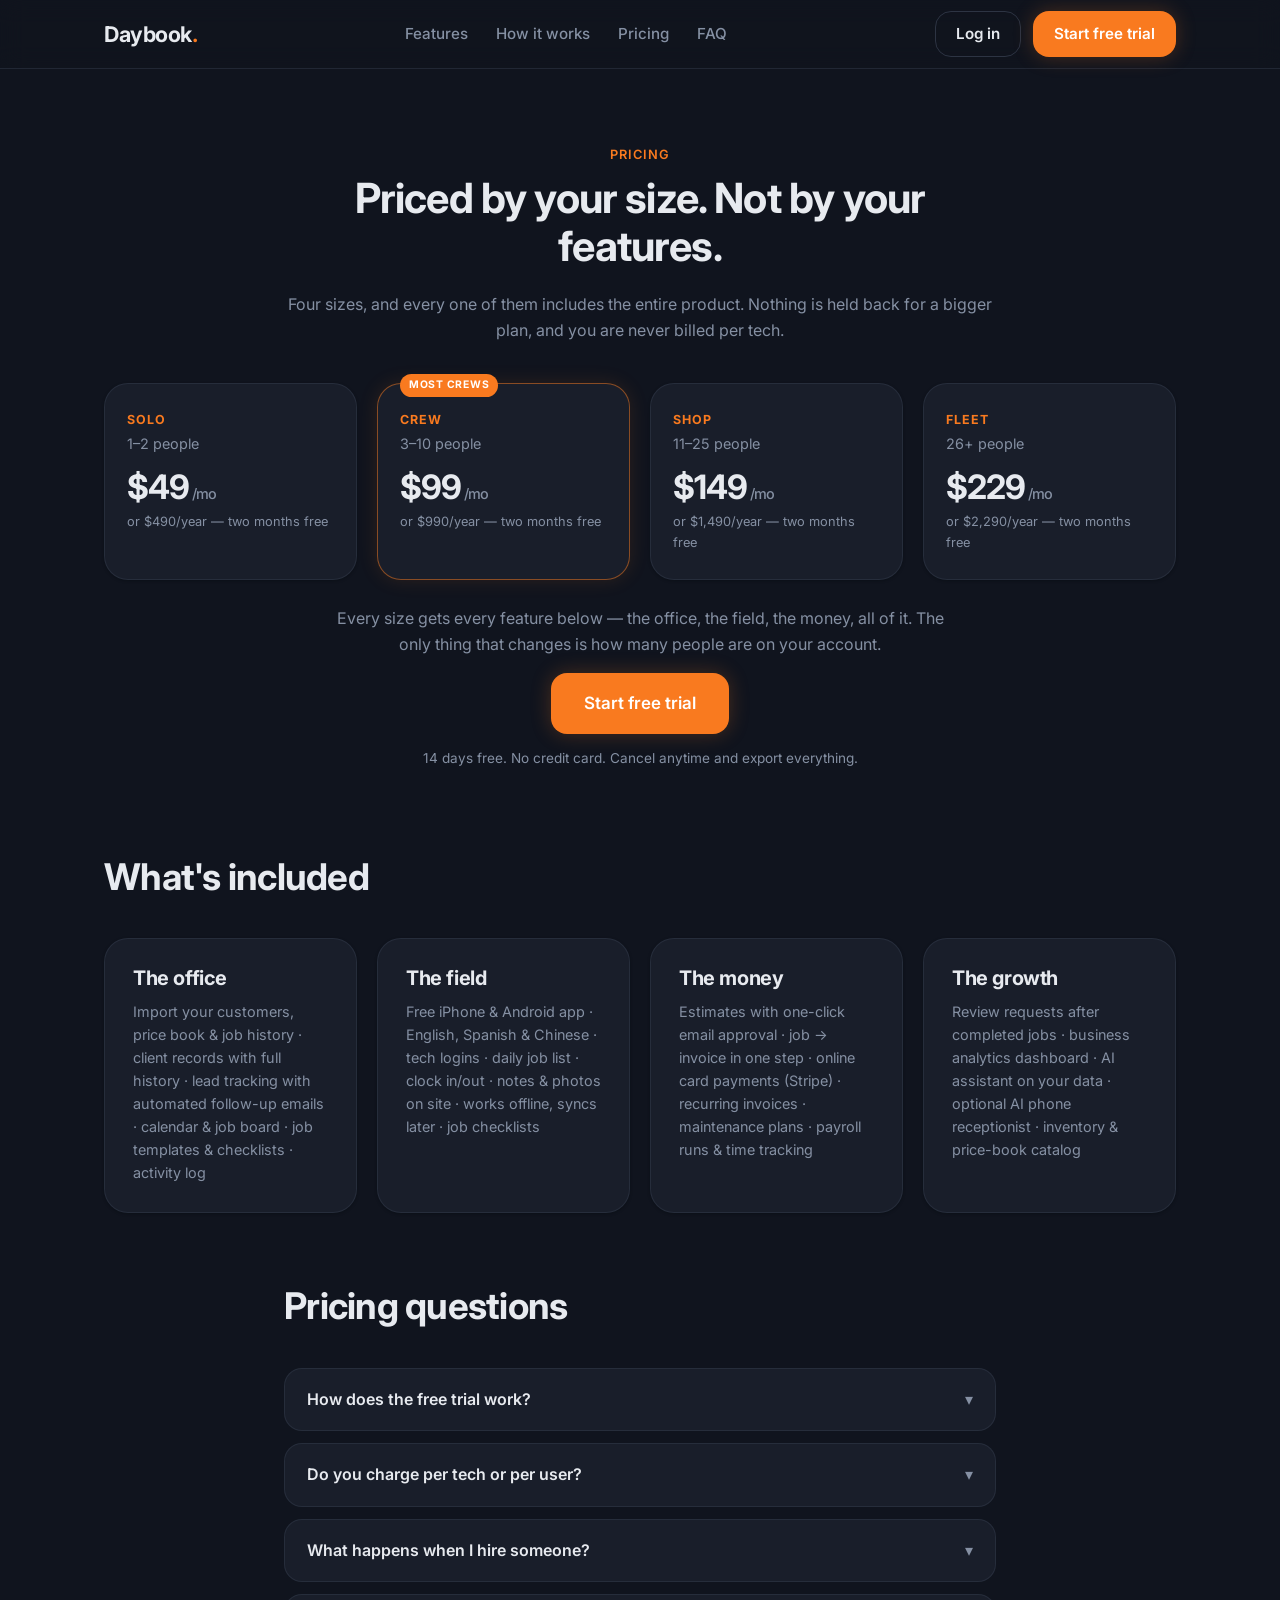
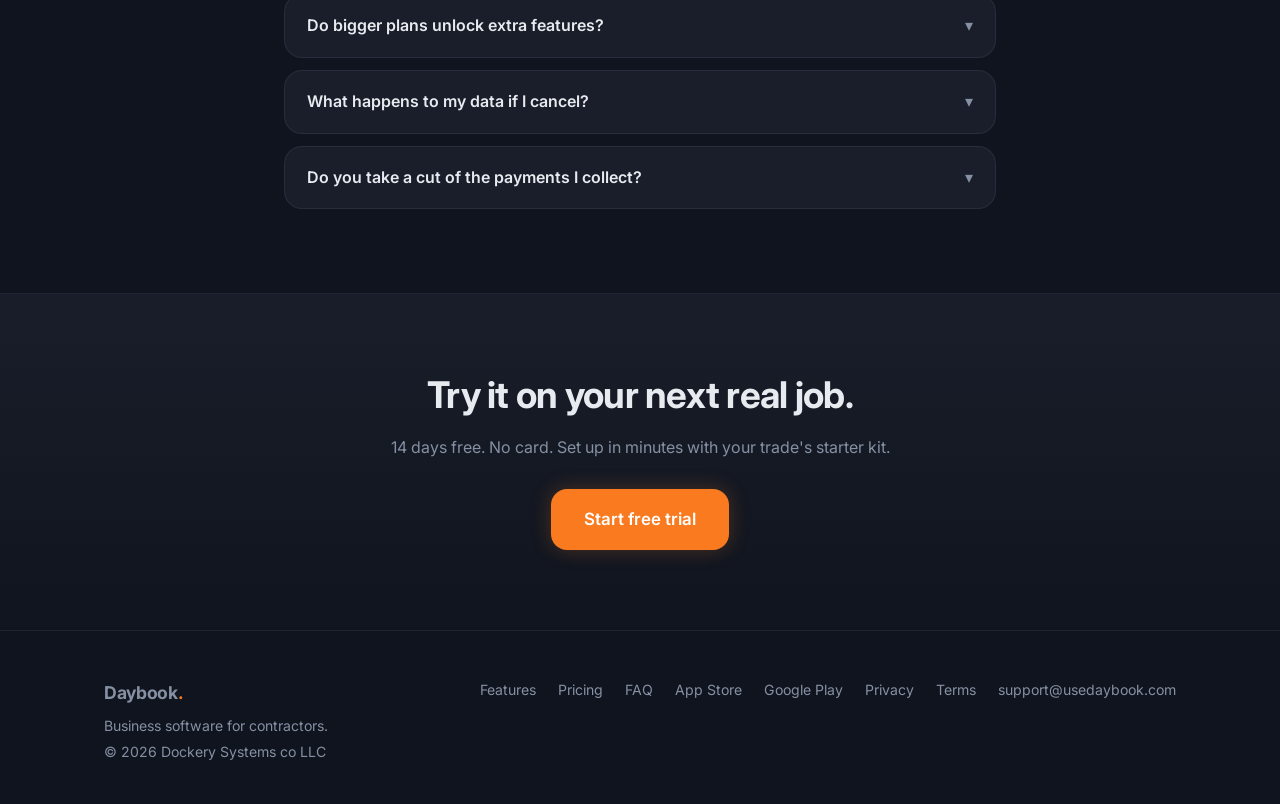
==== pricing/index.html @ 21dc3f78 "Add share image, touch icons, and link-preview meta - assets/og-image.jpg: 1200x630 share card (navy" ====
<!doctype html>
<html lang="en">
<head>
  <meta charset="utf-8">
  <meta name="viewport" content="width=device-width, initial-scale=1">
  <title>Pricing — Daybook</title>
  <meta name="description" content="Daybook pricing: $49 to $229/month by company size, with every feature included at every size. Never billed per tech. 14-day free trial, no credit card required.">
  <link rel="canonical" href="https://usedaybook.com/pricing/">
  <link rel="icon" type="image/svg+xml" href="/assets/favicon.svg">
  <link rel="icon" type="image/png" sizes="32x32" href="/assets/favicon-32.png">
  <link rel="icon" type="image/png" sizes="192x192" href="/assets/icon-192.png">
  <link rel="apple-touch-icon" href="/assets/apple-touch-icon.png">
  <meta name="theme-color" content="#10141e">
  <link rel="preconnect" href="https://fonts.googleapis.com">
  <link rel="preconnect" href="https://fonts.gstatic.com" crossorigin>
  <link href="https://fonts.googleapis.com/css2?family=Inter:wght@400;500;600;700&display=swap" rel="stylesheet">
  <link rel="stylesheet" href="/assets/styles.css">
  <script>document.documentElement.classList.add('js')</script>
  <meta property="og:title" content="Pricing — Daybook">
  <meta property="og:description" content="Priced by your size, not your features. $49–$229/month, everything included at every size. Never billed per tech.">
  <meta property="og:type" content="website">
  <meta property="og:url" content="https://usedaybook.com/pricing/">
  <meta property="og:site_name" content="Daybook">
  <meta property="og:image" content="https://usedaybook.com/assets/og-image.jpg">
  <meta property="og:image:type" content="image/jpeg">
  <meta property="og:image:width" content="1200">
  <meta property="og:image:height" content="630">
  <meta property="og:image:alt" content="Daybook: Run the whole job in one place. The Daybook dashboard on a phone, for HVAC, plumbing, electrical, and roofing crews.">
  <meta name="twitter:card" content="summary_large_image">
  <meta name="twitter:title" content="Pricing — Daybook">
  <meta name="twitter:description" content="Priced by your size, not your features. $49–$229/month, everything included at every size. Never billed per tech.">
  <meta name="twitter:image" content="https://usedaybook.com/assets/og-image.jpg">
  <meta name="twitter:image:alt" content="Daybook: Run the whole job in one place. The Daybook dashboard on a phone, for HVAC, plumbing, electrical, and roofing crews.">
</head>
<body>

<header class="nav">
  <div class="container nav-inner">
    <a class="wordmark" href="/">Daybook<span class="dot">.</span></a>
    <nav aria-label="Main">
      <ul class="nav-links">
        <li><a href="/#features">Features</a></li>
        <li><a href="/#how">How it works</a></li>
        <li><a href="/pricing/">Pricing</a></li>
        <li><a href="/#faq">FAQ</a></li>
      </ul>
    </nav>
    <div class="nav-cta">
      <a class="btn btn-ghost" href="https://app.usedaybook.com">Log in</a>
      <a class="btn btn-primary" href="https://app.usedaybook.com/register">Start free trial</a>
      <button class="nav-toggle" aria-expanded="false" aria-label="Open menu">☰</button>
    </div>
  </div>
  <div class="mobile-menu">
    <a href="/#features">Features</a>
    <a href="/#how">How it works</a>
    <a href="/pricing/">Pricing</a>
    <a href="/#faq">FAQ</a>
    <a href="https://app.usedaybook.com">Log in</a>
    <a class="btn btn-primary" href="https://app.usedaybook.com/register">Start free trial</a>
  </div>
</header>

<main>
  <section class="section">
    <div class="container">
      <div class="section-head reveal" style="text-align:center;margin-left:auto;margin-right:auto">
        <span class="kicker">Pricing</span>
        <h1 style="font-size:clamp(1.9rem,4vw,2.6rem)">Priced by your size. Not by your features.</h1>
        <p class="muted">Four sizes, and every one of them includes the entire product. Nothing is held back for a bigger plan, and you are never billed per tech.</p>
      </div>

      <div class="grid-4 reveal stagger">
        <div class="card band">
          <span class="band-name">Solo</span>
          <span class="band-seats">1–2 people</span>
          <div class="band-price">$49<span class="per"> /mo</span></div>
          <div class="band-annual">or $490/year — two months free</div>
        </div>
        <div class="card band featured">
          <span class="band-tag">Most crews</span>
          <span class="band-name">Crew</span>
          <span class="band-seats">3–10 people</span>
          <div class="band-price">$99<span class="per"> /mo</span></div>
          <div class="band-annual">or $990/year — two months free</div>
        </div>
        <div class="card band">
          <span class="band-name">Shop</span>
          <span class="band-seats">11–25 people</span>
          <div class="band-price">$149<span class="per"> /mo</span></div>
          <div class="band-annual">or $1,490/year — two months free</div>
        </div>
        <div class="card band">
          <span class="band-name">Fleet</span>
          <span class="band-seats">26+ people</span>
          <div class="band-price">$229<span class="per"> /mo</span></div>
          <div class="band-annual">or $2,290/year — two months free</div>
        </div>
      </div>

      <div class="band-note reveal">
        <p class="muted">Every size gets every feature below — the office, the field, the money, all of it. The only thing that changes is how many people are on your account.</p>
        <a class="btn btn-primary btn-lg" href="https://app.usedaybook.com/register">Start free trial</a>
        <p class="muted" style="font-size:.85rem;margin-top:14px">14 days free. No credit card. Cancel anytime and export everything.</p>
      </div>
    </div>
  </section>

  <section class="section" style="padding-top:0">
    <div class="container">
      <div class="section-head reveal">
        <h2>What's included</h2>
      </div>
      <div class="grid-4 reveal stagger">
        <div class="card">
          <h3>The office</h3>
          <p class="muted" style="font-size:.9rem;margin:0">Import your customers, price book &amp; job history · client records with full history · lead tracking with automated follow-up emails · calendar &amp; job board · job templates &amp; checklists · activity log</p>
        </div>
        <div class="card">
          <h3>The field</h3>
          <p class="muted" style="font-size:.9rem;margin:0">Free iPhone &amp; Android app · English, Spanish &amp; Chinese · tech logins · daily job list · clock in/out · notes &amp; photos on site · works offline, syncs later · job checklists</p>
        </div>
        <div class="card">
          <h3>The money</h3>
          <p class="muted" style="font-size:.9rem;margin:0">Estimates with one-click email approval · job → invoice in one step · online card payments (Stripe) · recurring invoices · maintenance plans · payroll runs &amp; time tracking</p>
        </div>
        <div class="card">
          <h3>The growth</h3>
          <p class="muted" style="font-size:.9rem;margin:0">Review requests after completed jobs · business analytics dashboard · AI assistant on your data · optional AI phone receptionist · inventory &amp; price-book catalog</p>
        </div>
      </div>
    </div>
  </section>

  <section class="section" style="padding-top:0">
    <div class="container" style="max-width:760px">
      <div class="section-head reveal"><h2>Pricing questions</h2></div>
      <div class="reveal">
        <div class="faq-item">
          <button class="faq-q" aria-expanded="false">How does the free trial work?<span class="chev">▾</span></button>
          <div class="faq-a">Sign up and use everything for 14 days. We don't ask for a card up front. If Daybook isn't for you, walk away — nothing to cancel, nothing charged.</div>
        </div>
        <div class="faq-item">
          <button class="faq-q" aria-expanded="false">Do you charge per tech or per user?<span class="chev">▾</span></button>
          <div class="faq-a">No. Never per head. Your price covers everyone on your account — office staff and field techs alike. Going from three techs to ten costs you nothing extra; the price only moves if you grow into a bigger size.</div>
        </div>
        <div class="faq-item">
          <button class="faq-q" aria-expanded="false">What happens when I hire someone?<span class="chev">▾</span></button>
          <div class="faq-a">Within your size, nothing — add them and carry on. If a hire takes you past it, we'll show you the next size, what it costs, and the prorated amount for the rest of your current month before anything is charged. You only ever pay the difference, and you'll never be stopped from adding someone to your team.</div>
        </div>
        <div class="faq-item">
          <button class="faq-q" aria-expanded="false">Do bigger plans unlock extra features?<span class="chev">▾</span></button>
          <div class="faq-a">No — and this is the part we care most about. A Solo account and a Fleet account run identical software: same AI, same automations, same reporting, same everything. We don't believe in holding a feature hostage to sell you an upgrade. A bigger company simply pays a bit more for the same product.</div>
        </div>
        <div class="faq-item">
          <button class="faq-q" aria-expanded="false">What happens to my data if I cancel?<span class="chev">▾</span></button>
          <div class="faq-a">It's yours. You can export all of it from settings before you go, and you can delete your account and everything in it yourself — no phone call, no retention games.</div>
        </div>
        <div class="faq-item">
          <button class="faq-q" aria-expanded="false">Do you take a cut of the payments I collect?<span class="chev">▾</span></button>
          <div class="faq-a">Not a cent. Card payments are processed by Stripe at Stripe's standard rates, charged to you directly — we don't mark them up and we don't skim a percentage of your invoices. What your customer pays you is between you and Stripe.</div>
        </div>
      </div>
    </div>
  </section>

  <section class="cta-band">
    <div class="container reveal">
      <h2>Try it on your next real job.</h2>
      <p class="muted" style="max-width:36rem;margin:0 auto 28px">14 days free. No card. Set up in minutes with your trade's starter kit.</p>
      <a class="btn btn-primary btn-lg" href="https://app.usedaybook.com/register">Start free trial</a>
    </div>
  </section>
</main>

<footer class="footer">
  <div class="container footer-grid">
    <div>
      <a class="wordmark" href="/" style="font-size:1.1rem">Daybook<span class="dot">.</span></a>
      <p style="margin:8px 0 0">Business software for contractors.</p>
      <p style="margin:4px 0 0">© 2026 Dockery Systems co LLC</p>
    </div>
    <div class="footer-links">
      <a href="/#features">Features</a>
      <a href="/pricing/">Pricing</a>
      <a href="/#faq">FAQ</a>
      <a href="https://apps.apple.com/us/app/daybook-for-contractors/id6791011263">App Store</a>
      <a href="https://play.google.com/store/apps/details?id=com.usedaybook.app">Google Play</a>
      <a href="/privacy/">Privacy</a>
      <a href="/terms/">Terms</a>
      <a href="mailto:support@usedaybook.com">support@usedaybook.com</a>
    </div>
  </div>
</footer>

<script src="/assets/site.js" defer></script>
</body>
</html>
---- assets/styles.css ----
/* ═══════════════════════════════════════════════════════════════════
   Daybook marketing site — design tokens mirrored from the product app.
   Dark matte navy, orange primary, Inter, soft geometry, fast motion.
   ═══════════════════════════════════════════════════════════════════ */

:root {
  /* Themed colors (HSL channels, from the app's dark theme) */
  --background: 222 30% 9%;
  --foreground: 218 20% 92%;
  --card: 222 26% 13%;
  --card-2: 222 24% 16%;
  --primary: 25 95% 55%;
  --primary-fg: 0 0% 100%;
  --muted-fg: 218 14% 58%;
  --border: 222 20% 22%;
  --status-active: 213 58% 52%;
  --status-complete: 152 45% 42%;
  --status-attention: 38 88% 55%;

  /* Constant geometry */
  --radius-card: 24px;
  --radius-button: 16px;
  --radius-input: 18px;

  /* Motion */
  --duration-fast: 150ms;
  --duration-base: 200ms;
  --duration-slow: 250ms;
  --ease-out: cubic-bezier(0.16, 1, 0.3, 1);

  --blur-glass: 12px;

  --shadow-1: 0 1px 3px hsl(222 40% 4% / 0.4);
  --shadow-2: 0 4px 12px hsl(222 40% 4% / 0.45);
  --shadow-3: 0 8px 24px hsl(222 40% 4% / 0.5);

  --max-w: 1120px;
}

*,
*::before,
*::after { box-sizing: border-box; }

html { scroll-behavior: smooth; }

/* In-page anchors land below the 68px sticky nav, not under it. */
[id] { scroll-margin-top: 84px; }

body {
  margin: 0;
  font-family: 'Inter', system-ui, -apple-system, sans-serif;
  background: hsl(var(--background));
  color: hsl(var(--foreground));
  line-height: 1.6;
  -webkit-font-smoothing: antialiased;
  text-rendering: optimizeLegibility;
}

img, svg { max-width: 100%; display: block; }

a { color: hsl(var(--primary)); text-decoration: none; }
a:hover { text-decoration: underline; }

h1, h2, h3, h4 {
  font-weight: 700;
  line-height: 1.15;
  margin: 0 0 0.5em;
  letter-spacing: -0.02em;
}

h1 { font-size: clamp(2.1rem, 5vw, 3.4rem); }
h2 { font-size: clamp(1.6rem, 3.5vw, 2.3rem); }
h3 { font-size: 1.25rem; }

p { margin: 0 0 1em; }

.muted { color: hsl(var(--muted-fg)); }

.container {
  max-width: var(--max-w);
  margin: 0 auto;
  padding: 0 24px;
}

/* Accessible focus */
:focus-visible {
  outline: 2px solid hsl(var(--primary));
  outline-offset: 3px;
  border-radius: 4px;
}

/* ── Buttons ─────────────────────────────────────────────────────── */
.btn {
  display: inline-block;
  padding: 14px 26px;
  border-radius: var(--radius-button);
  font-weight: 600;
  font-size: 1rem;
  border: 1px solid transparent;
  cursor: pointer;
  transition: transform var(--duration-fast) var(--ease-out),
              background-color var(--duration-base) var(--ease-out),
              border-color var(--duration-base) var(--ease-out),
              box-shadow var(--duration-base) var(--ease-out);
}
.btn:active { transform: scale(0.97); }
.btn:hover { text-decoration: none; }

.btn-primary {
  background: hsl(var(--primary));
  color: hsl(var(--primary-fg));
  box-shadow: 0 0 20px hsl(var(--primary) / 0.25);
}
.btn-primary:hover {
  background: hsl(25 95% 60%);
  box-shadow: 0 0 20px hsl(var(--primary) / 0.4);
}

.btn-ghost {
  background: transparent;
  color: hsl(var(--foreground));
  border-color: hsl(var(--border));
}
.btn-ghost:hover { border-color: hsl(var(--muted-fg)); }

.btn-lg { padding: 16px 32px; font-size: 1.06rem; }

/* ── App store links ─────────────────────────────────────────────── */
.store-links { display: flex; gap: 12px; flex-wrap: wrap; margin-top: 20px; }
.btn-store {
  display: inline-flex;
  flex-direction: column;
  justify-content: center;
  min-width: 170px;
  padding: 10px 22px;
  border: 1px solid hsl(var(--border));
  border-radius: var(--radius-button);
  background: hsl(var(--card));
  color: hsl(var(--foreground));
  line-height: 1.25;
  transition: transform var(--duration-fast) var(--ease-out),
              background-color var(--duration-base) var(--ease-out),
              border-color var(--duration-base) var(--ease-out);
}
.btn-store:hover {
  text-decoration: none;
  background: hsl(var(--card-2));
  border-color: hsl(var(--muted-fg));
}
.btn-store:active { transform: scale(0.97); }
.store-kicker {
  font-size: 0.72rem;
  letter-spacing: 0.04em;
  text-transform: uppercase;
  color: hsl(var(--muted-fg));
}
.store-name { font-size: 1.05rem; font-weight: 700; letter-spacing: -0.01em; }
.store-links.center { justify-content: center; }
@media (max-width: 430px) { .btn-store { flex: 1 1 100%; } }

/* ── Sticky glass nav ────────────────────────────────────────────── */
.nav {
  position: sticky;
  top: 0;
  z-index: 50;
  background: hsl(var(--background) / 0.75);
  backdrop-filter: blur(var(--blur-glass));
  -webkit-backdrop-filter: blur(var(--blur-glass));
  border-bottom: 1px solid hsl(var(--border) / 0.6);
}
.nav-inner {
  display: flex;
  align-items: center;
  justify-content: space-between;
  gap: 24px;
  height: 68px;
}
.wordmark {
  font-size: 1.35rem;
  font-weight: 700;
  color: hsl(var(--foreground));
  letter-spacing: -0.02em;
}
.wordmark:hover { text-decoration: none; }
.wordmark .dot { color: hsl(var(--primary)); }

.nav-links {
  display: flex;
  align-items: center;
  gap: 28px;
  list-style: none;
  margin: 0;
  padding: 0;
}
.nav-links a {
  color: hsl(var(--muted-fg));
  font-weight: 500;
  font-size: 0.95rem;
  transition: color var(--duration-base) var(--ease-out);
}
.nav-links a:hover { color: hsl(var(--foreground)); text-decoration: none; }

.nav-cta { display: flex; align-items: center; gap: 12px; }
.nav-cta .btn { padding: 10px 20px; font-size: 0.95rem; white-space: nowrap; }

.nav-toggle {
  display: none;
  background: none;
  border: 1px solid hsl(var(--border));
  border-radius: 12px;
  color: hsl(var(--foreground));
  padding: 8px 10px;
  cursor: pointer;
}

/* Mobile drawer */
.mobile-menu {
  display: none;
  border-top: 1px solid hsl(var(--border) / 0.6);
  background: hsl(var(--card));
  padding: 16px 24px 24px;
}
.mobile-menu.open { display: block; }
.mobile-menu a {
  display: block;
  padding: 12px 0;
  color: hsl(var(--foreground));
  font-weight: 500;
  border-bottom: 1px solid hsl(var(--border) / 0.4);
}
.mobile-menu a:hover { text-decoration: none; color: hsl(var(--primary)); }
.mobile-menu .btn {
  margin-top: 16px; text-align: center; display: block;
  /* `.mobile-menu a` would otherwise override the button's colour, weight and add a rule under it */
  color: hsl(var(--primary-fg)); font-weight: 600; border-bottom: 1px solid transparent;
}
.mobile-menu .btn:hover { color: hsl(var(--primary-fg)); }

/* ── Hero ────────────────────────────────────────────────────────── */
.hero {
  /* Vertical only: the shorthand used to reset .container's side gutter to 0,
     so below 1120px the headline sat flush against the screen edge. */
  padding-top: 88px;
  padding-bottom: 72px;
  display: grid;
  grid-template-columns: 1.05fr 0.95fr;
  gap: 56px;
  align-items: center;
}
.hero .lede {
  font-size: 1.15rem;
  color: hsl(var(--muted-fg));
  max-width: 34rem;
}
.hero-ctas { display: flex; gap: 14px; flex-wrap: wrap; margin-top: 28px; }
.hero-note { margin-top: 14px; font-size: 0.88rem; color: hsl(var(--muted-fg)); }

/* ── Cards & sections ────────────────────────────────────────────── */
.card {
  background: hsl(var(--card));
  border: 1px solid hsl(var(--border) / 0.7);
  border-radius: var(--radius-card);
  padding: 28px;
  box-shadow: var(--shadow-1);
  transition: transform var(--duration-base) var(--ease-out),
              box-shadow var(--duration-base) var(--ease-out);
}
.card-lift:hover { transform: translateY(-2px); box-shadow: var(--shadow-2); }

.section { padding: 72px 0; }
.section-tight { padding: 48px 0; }
.section-head { max-width: 44rem; margin-bottom: 40px; }
.kicker {
  display: inline-block;
  font-size: 0.8rem;
  font-weight: 600;
  letter-spacing: 0.08em;
  text-transform: uppercase;
  color: hsl(var(--primary));
  margin-bottom: 10px;
}

/* Problem strip */
.grid-3 { display: grid; grid-template-columns: repeat(3, 1fr); gap: 20px; }
.grid-4 { display: grid; grid-template-columns: repeat(4, 1fr); gap: 20px; }

/* Feature rows */
.feature-row {
  display: grid;
  grid-template-columns: 1fr 1fr;
  gap: 56px;
  align-items: center;
  padding: 44px 0;
}
.feature-row.flip .feature-copy { order: 2; }
.feature-copy h3 { font-size: 1.5rem; }
.feature-copy ul { padding-left: 1.2em; color: hsl(var(--muted-fg)); margin: 0; }
.feature-copy li { margin-bottom: 6px; }

/* ── Product photography ─────────────────────────────────────────── */
.shot { margin: 0; max-width: 540px; margin-inline: auto; }
.shot img {
  display: block;
  width: 100%;
  height: auto;
  border-radius: var(--radius-card);
  box-shadow: var(--shadow-3);
}
/* Stacked layout: keep the portrait shots from eating the whole screen. */
@media (max-width: 900px) {
  .shot { max-width: 400px; }
}

/* ── Stylized product mockups (pure CSS, generic data) ───────────── */
.mock {
  background: hsl(var(--card));
  border: 1px solid hsl(var(--border));
  border-radius: var(--radius-card);
  padding: 20px;
  box-shadow: var(--shadow-3);
  font-size: 0.82rem;
}
.mock-titlebar {
  display: flex; align-items: center; gap: 8px;
  margin-bottom: 16px;
}
.mock-titlebar .t { font-weight: 600; font-size: 0.95rem; }
.mock-chip {
  margin-left: auto;
  background: hsl(var(--primary) / 0.15);
  color: hsl(var(--primary));
  font-weight: 600;
  padding: 3px 10px;
  border-radius: 999px;
  font-size: 0.72rem;
}
.mock-row {
  display: flex; align-items: center; gap: 10px;
  background: hsl(var(--card-2));
  border: 1px solid hsl(var(--border) / 0.6);
  border-radius: var(--radius-input);
  padding: 12px 14px;
  margin-bottom: 10px;
}
.mock-row:last-child { margin-bottom: 0; }
.mock-row .grow { flex: 1; min-width: 0; }
.mock-row .name { font-weight: 600; color: hsl(var(--foreground)); }
.mock-row .sub { color: hsl(var(--muted-fg)); font-size: 0.75rem; }
.mock-row .amt { font-weight: 700; color: hsl(var(--foreground)); }
.pill {
  padding: 3px 10px;
  border-radius: 999px;
  font-size: 0.7rem;
  font-weight: 600;
  white-space: nowrap;
}
.pill-active    { background: hsl(var(--status-active) / 0.18);    color: hsl(var(--status-active)); }
.pill-complete  { background: hsl(var(--status-complete) / 0.18);  color: hsl(var(--status-complete)); }
.pill-attention { background: hsl(var(--status-attention) / 0.16); color: hsl(var(--status-attention)); }
.pill-primary   { background: hsl(var(--primary) / 0.16);          color: hsl(var(--primary)); }
.dot { width: 8px; height: 8px; border-radius: 50%; flex: none; }
.dot-active { background: hsl(var(--status-active)); }
.dot-complete { background: hsl(var(--status-complete)); }
.dot-attention { background: hsl(var(--status-attention)); }

.mock-kpis { display: grid; grid-template-columns: repeat(3, 1fr); gap: 10px; margin-bottom: 12px; }
.mock-kpi {
  background: hsl(var(--card-2));
  border: 1px solid hsl(var(--border) / 0.6);
  border-radius: var(--radius-input);
  padding: 12px;
}
.mock-kpi .label { font-size: 0.65rem; letter-spacing: 0.06em; text-transform: uppercase; color: hsl(var(--muted-fg)); }
.mock-kpi .value { font-size: 1.25rem; font-weight: 700; margin-top: 2px; }
.mock-kpi .value.orange { color: hsl(var(--primary)); }

.mock-offline {
  display: flex; align-items: center; gap: 8px;
  background: hsl(var(--status-attention) / 0.12);
  border: 1px solid hsl(var(--status-attention) / 0.3);
  color: hsl(var(--status-attention));
  border-radius: var(--radius-input);
  padding: 10px 14px;
  font-weight: 600;
  font-size: 0.78rem;
  margin-bottom: 12px;
}

/* Trades */
.trade-tile { text-align: center; padding: 32px 20px; }
.trade-tile .icon { font-size: 1.8rem; margin-bottom: 10px; }
.trade-tile h3 { margin-bottom: 4px; font-size: 1.05rem; }
.trade-tile p { font-size: 0.85rem; margin: 0; }

/* Steps */
.step-num {
  width: 40px; height: 40px;
  display: flex; align-items: center; justify-content: center;
  background: hsl(var(--primary) / 0.15);
  color: hsl(var(--primary));
  font-weight: 700;
  border-radius: 12px;
  margin-bottom: 14px;
}

/* Trust strip */
.trust {
  display: grid; grid-template-columns: repeat(3, 1fr); gap: 20px;
  background: hsl(var(--card));
  border: 1px solid hsl(var(--border) / 0.7);
  border-radius: var(--radius-card);
  padding: 32px;
}
.trust h3 { font-size: 1rem; margin-bottom: 6px; }
.trust p { font-size: 0.88rem; margin: 0; }

/* ── Pricing ─────────────────────────────────────────────────────── */
.price-card {
  max-width: 460px;
  margin: 0 auto;
  text-align: center;
  padding: 40px 36px;
  border: 1px solid hsl(var(--primary) / 0.4);
  box-shadow: 0 0 20px hsl(var(--primary) / 0.12);
}
.price-amount { font-size: 3rem; font-weight: 700; letter-spacing: -0.03em; }
.price-amount .per { font-size: 1rem; font-weight: 500; color: hsl(var(--muted-fg)); }
.price-card ul {
  list-style: none; padding: 0; margin: 24px 0;
  text-align: left;
}
.price-card li {
  padding: 9px 0 9px 30px;
  position: relative;
  color: hsl(var(--muted-fg));
  border-bottom: 1px solid hsl(var(--border) / 0.4);
}
.price-card li::before {
  content: "✓";
  position: absolute; left: 4px;
  color: hsl(var(--primary));
  font-weight: 700;
}

/* ── Size bands ──────────────────────────────────────────────────── */
.band {
  display: flex;
  flex-direction: column;
  padding: 26px 22px;
  position: relative;
}
.band-name {
  font-size: 0.78rem;
  font-weight: 700;
  letter-spacing: 0.09em;
  text-transform: uppercase;
  color: hsl(var(--primary));
}
.band-seats {
  font-size: 0.9rem;
  color: hsl(var(--muted-fg));
  margin-top: 2px;
}
.band-price {
  font-size: 2.1rem;
  font-weight: 700;
  letter-spacing: -0.03em;
  margin-top: 14px;
  line-height: 1.1;
}
.band-price .per {
  font-size: 0.9rem;
  font-weight: 500;
  color: hsl(var(--muted-fg));
}
.band-annual {
  font-size: 0.8rem;
  color: hsl(var(--muted-fg));
  margin-top: 6px;
}
.band.featured {
  border-color: hsl(var(--primary) / 0.5);
  box-shadow: 0 0 20px hsl(var(--primary) / 0.12);
}
.band-tag {
  position: absolute;
  top: -10px; left: 22px;
  background: hsl(var(--primary));
  color: hsl(var(--primary-fg));
  font-size: 0.65rem;
  font-weight: 700;
  letter-spacing: 0.07em;
  text-transform: uppercase;
  padding: 3px 9px;
  border-radius: 99px;
}
.band-note {
  text-align: center;
  margin: 26px auto 0;
  max-width: 40rem;
}

/* ── FAQ accordion ───────────────────────────────────────────────── */
.faq-item {
  border: 1px solid hsl(var(--border) / 0.7);
  border-radius: var(--radius-input);
  background: hsl(var(--card));
  margin-bottom: 12px;
  overflow: hidden;
}
.faq-q {
  width: 100%;
  display: flex; justify-content: space-between; align-items: center; gap: 16px;
  background: none; border: none;
  color: hsl(var(--foreground));
  font: inherit; font-weight: 600;
  text-align: left;
  padding: 18px 22px;
  cursor: pointer;
}
.faq-q .chev { transition: transform var(--duration-base) var(--ease-out); color: hsl(var(--muted-fg)); flex: none; }
.faq-item.open .chev { transform: rotate(180deg); }
.faq-a {
  display: none;
  padding: 0 22px 18px;
  color: hsl(var(--muted-fg));
}
.faq-item.open .faq-a { display: block; }

/* ── CTA band & footer ───────────────────────────────────────────── */
.cta-band {
  text-align: center;
  padding: 80px 24px;
  background: linear-gradient(180deg, hsl(var(--card)) 0%, hsl(var(--background)) 100%);
  border-top: 1px solid hsl(var(--border) / 0.5);
}

.footer {
  border-top: 1px solid hsl(var(--border) / 0.5);
  padding: 48px 0 40px;
  font-size: 0.88rem;
  color: hsl(var(--muted-fg));
}
.footer-grid {
  display: flex; justify-content: space-between; gap: 32px; flex-wrap: wrap;
}
.footer a { color: hsl(var(--muted-fg)); }
.footer a:hover { color: hsl(var(--foreground)); text-decoration: none; }
.footer-links { display: flex; gap: 22px; flex-wrap: wrap; }

/* ── Scroll entrance (JS adds .in via IntersectionObserver) ──────── */
/* Gated on html.js (set by an inline script in <head>): if site.js fails to load,
   content must stay visible rather than sit at opacity 0 forever. */
.js .reveal {
  opacity: 0;
  transform: translateY(14px);
  transition: opacity var(--duration-slow) var(--ease-out),
              transform var(--duration-slow) var(--ease-out);
}
.js .reveal.in { opacity: 1; transform: none; }
/* Stagger: cap at 8 children, +30ms each */
.stagger > *:nth-child(1) { transition-delay: 0ms; }
.stagger > *:nth-child(2) { transition-delay: 30ms; }
.stagger > *:nth-child(3) { transition-delay: 60ms; }
.stagger > *:nth-child(4) { transition-delay: 90ms; }
.stagger > *:nth-child(5) { transition-delay: 120ms; }
.stagger > *:nth-child(6) { transition-delay: 150ms; }
.stagger > *:nth-child(7) { transition-delay: 180ms; }
.stagger > *:nth-child(n+8) { transition-delay: 210ms; }

/* No-JS / reduced motion: never hide content */
@media (prefers-reduced-motion: reduce) {
  html { scroll-behavior: auto; }
  *, *::before, *::after {
    animation-duration: 0.01ms !important;
    transition-duration: 0.01ms !important;
  }
  .js .reveal { opacity: 1; transform: none; }
}

/* Legal pages */
.legal { max-width: 46rem; padding: 64px 0; }
.legal h1 { font-size: 2rem; }
.legal h2 { font-size: 1.25rem; margin-top: 2em; }
.legal p, .legal li { color: hsl(var(--muted-fg)); font-size: 0.95rem; }
.legal h3 { font-size: 1rem; margin-top: 1.6em; }
.legal a { text-decoration: underline; text-underline-offset: 2px; }
.legal-meta { font-size: 0.85rem; margin-bottom: 32px; }
.draft-banner {
  background: hsl(var(--status-attention) / 0.12);
  border: 1px solid hsl(var(--status-attention) / 0.35);
  color: hsl(var(--status-attention));
  border-radius: var(--radius-input);
  padding: 12px 18px;
  font-weight: 600;
  font-size: 0.88rem;
  margin-bottom: 32px;
}

/* Legal — short-version summary card */
.legal-summary {
  background: hsl(var(--card));
  border: 1px solid hsl(var(--border));
  border-radius: var(--radius-card);
  padding: 24px 28px;
  margin: 0 0 40px;
}
.legal-summary h2 { margin-top: 0; font-size: 1.05rem; }
.legal-summary ul { margin: 0; padding-left: 1.2em; }
.legal-summary li { margin-bottom: 6px; }
.legal-summary li:last-child { margin-bottom: 0; }

/* Legal — on-this-page index */
.legal-toc {
  border-top: 1px solid hsl(var(--border));
  border-bottom: 1px solid hsl(var(--border));
  padding: 20px 0;
  margin: 0 0 40px;
}
.legal-toc p { font-size: 0.72rem; letter-spacing: 0.08em; text-transform: uppercase; margin: 0 0 10px; }
.legal-toc ol {
  list-style: none;
  margin: 0; padding: 0;
  columns: 2; column-gap: 32px;
}
.legal-toc li { margin-bottom: 6px; break-inside: avoid; font-size: 0.9rem; }
.legal-toc a { color: hsl(var(--foreground)); text-decoration: none; }
.legal-toc a:hover { color: hsl(var(--primary)); }

/* Legal — provider table */
.legal-table-wrap { overflow-x: auto; margin: 0 0 1em; }
.legal-table {
  width: 100%; min-width: 30rem;
  border-collapse: collapse;
  font-size: 0.9rem;
}
.legal-table th, .legal-table td {
  text-align: left;
  padding: 10px 14px 10px 0;
  border-bottom: 1px solid hsl(var(--border) / 0.7);
  vertical-align: top;
  color: hsl(var(--muted-fg));
}
.legal-table th { color: hsl(var(--foreground)); font-weight: 600; white-space: nowrap; }
.legal-table tbody th { font-weight: 500; }

@media (max-width: 560px) {
  .legal { padding: 40px 0; }
  .legal-summary { padding: 20px; }
  .legal-toc ol { columns: 1; }
}

/* 404 */
.notfound {
  min-height: 60vh;
  display: flex; flex-direction: column;
  align-items: center; justify-content: center;
  text-align: center;
  padding: 48px 24px;
}
.notfound .code {
  font-size: 5rem; font-weight: 700;
  color: hsl(var(--primary));
  letter-spacing: -0.04em;
  line-height: 1;
}

/* ── Responsive: tablet 768 / phone 375 ──────────────────────────── */
@media (max-width: 900px) {
  .hero { grid-template-columns: 1fr; gap: 40px; padding-top: 56px; padding-bottom: 48px; }
  .feature-row { grid-template-columns: 1fr; gap: 28px; padding: 32px 0; }
  .feature-row.flip .feature-copy { order: 0; }
  .grid-3, .trust { grid-template-columns: 1fr 1fr; }
  .grid-4 { grid-template-columns: 1fr 1fr; }
  .nav-links, .nav-cta .btn-ghost { display: none; }
  .nav-toggle { display: block; }
}

@media (max-width: 560px) {
  .grid-3, .grid-4, .trust { grid-template-columns: 1fr; }
  .section { padding: 52px 0; }
  .hero-ctas .btn { width: 100%; text-align: center; }
  .nav-cta .btn-primary { padding: 9px 14px; font-size: 0.85rem; }
  .mock-kpis { grid-template-columns: repeat(3, 1fr); gap: 6px; }
  .mock-kpi { padding: 8px; }
  .mock-kpi .value { font-size: 1rem; }
}
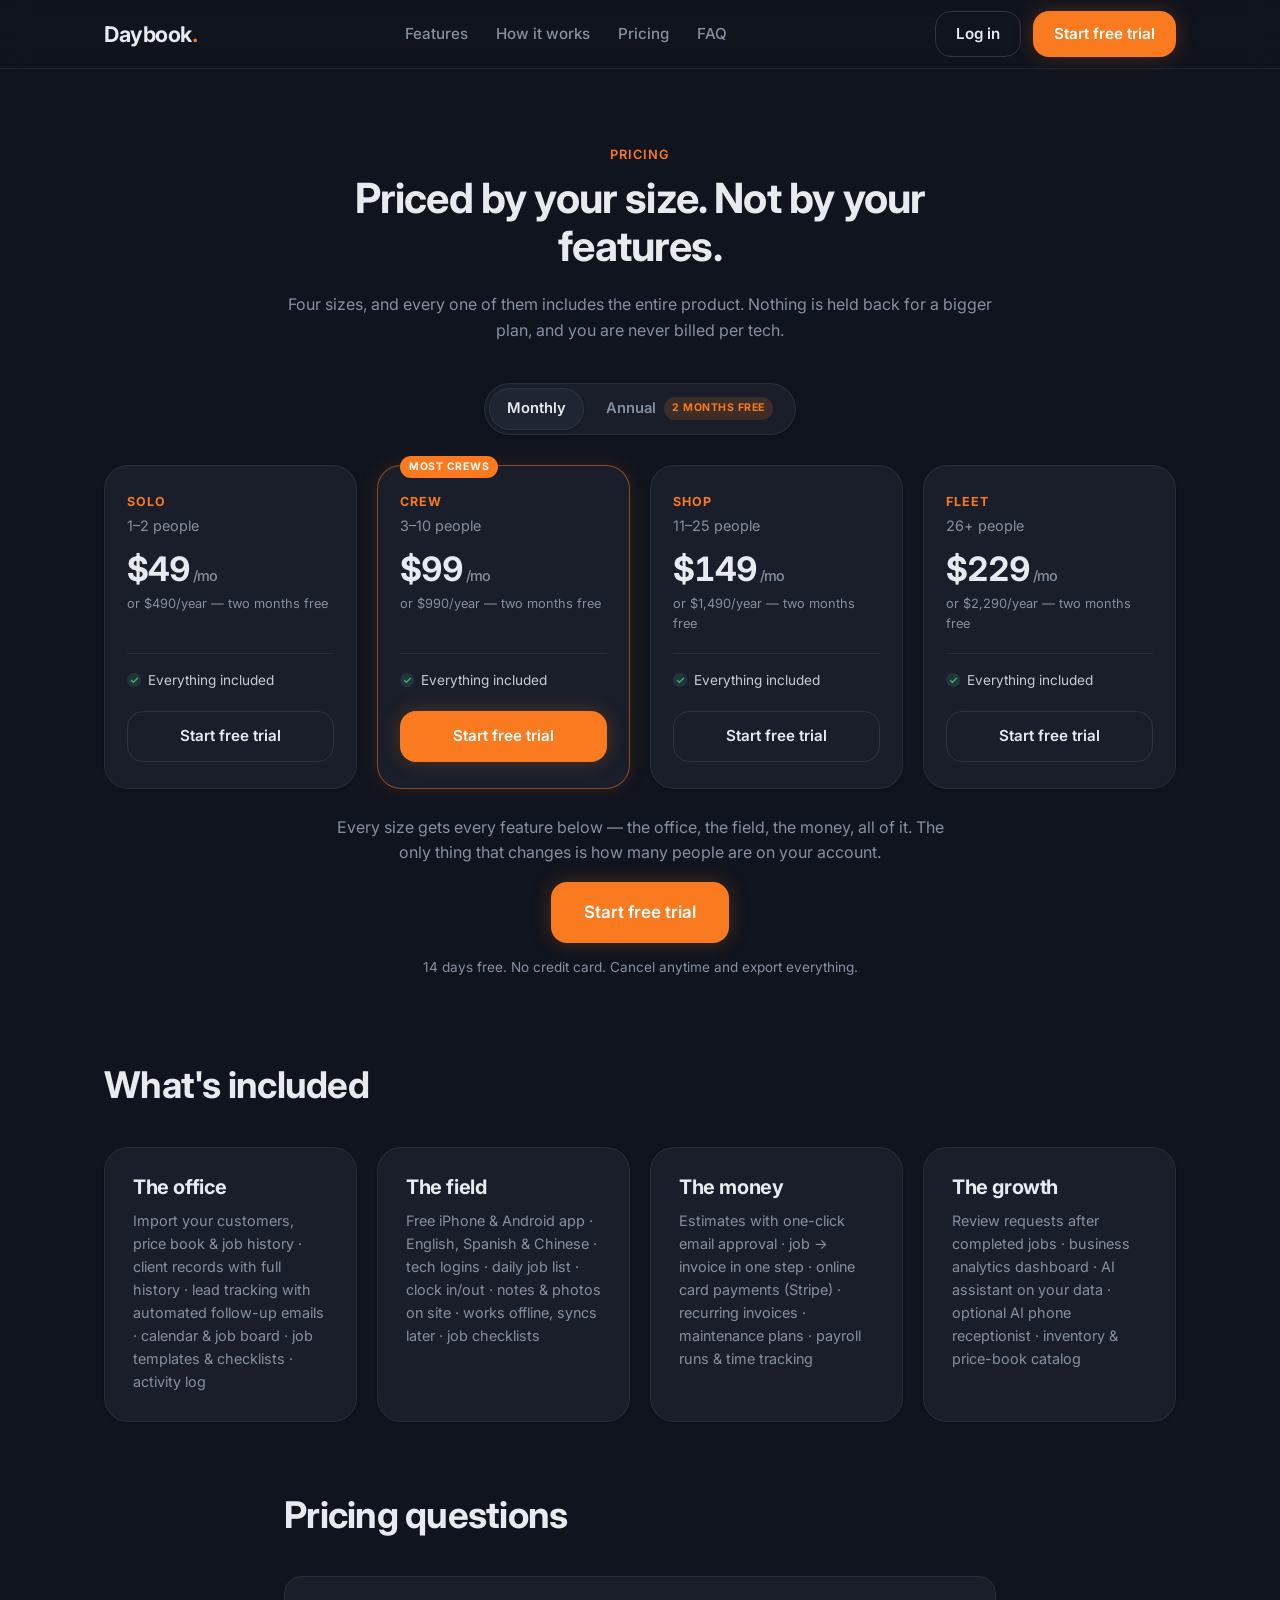
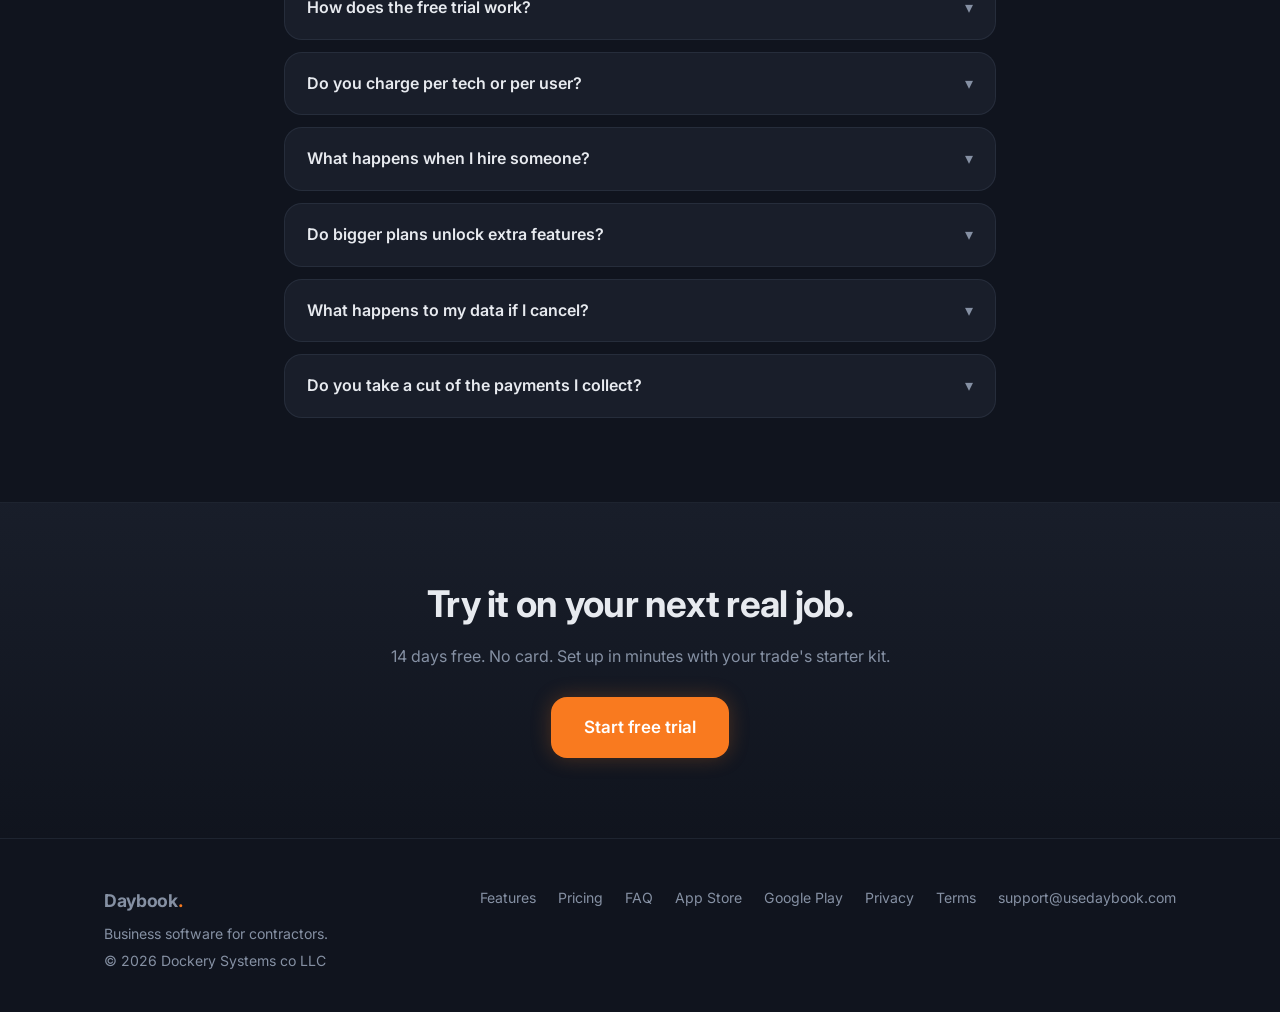
==== commit 6c29d0c8: "Pricing: monthly/annual toggle, per-band trial CTAs, 404 footer - Pricing bands on / and /pricing/ g" ====
--- a/pricing/index.html
+++ b/pricing/index.html
@@ -5,12 +5,7 @@
   <meta name="viewport" content="width=device-width, initial-scale=1">
   <title>Pricing — Daybook</title>
   <meta name="description" content="Daybook pricing: $49 to $229/month by company size, with every feature included at every size. Never billed per tech. 14-day free trial, no credit card required.">
-  <link rel="canonical" href="https://usedaybook.com/pricing/">
   <link rel="icon" type="image/svg+xml" href="/assets/favicon.svg">
-  <link rel="icon" type="image/png" sizes="32x32" href="/assets/favicon-32.png">
-  <link rel="icon" type="image/png" sizes="192x192" href="/assets/icon-192.png">
-  <link rel="apple-touch-icon" href="/assets/apple-touch-icon.png">
-  <meta name="theme-color" content="#10141e">
   <link rel="preconnect" href="https://fonts.googleapis.com">
   <link rel="preconnect" href="https://fonts.gstatic.com" crossorigin>
   <link href="https://fonts.googleapis.com/css2?family=Inter:wght@400;500;600;700&display=swap" rel="stylesheet">
@@ -20,17 +15,6 @@
   <meta property="og:description" content="Priced by your size, not your features. $49–$229/month, everything included at every size. Never billed per tech.">
   <meta property="og:type" content="website">
   <meta property="og:url" content="https://usedaybook.com/pricing/">
-  <meta property="og:site_name" content="Daybook">
-  <meta property="og:image" content="https://usedaybook.com/assets/og-image.jpg">
-  <meta property="og:image:type" content="image/jpeg">
-  <meta property="og:image:width" content="1200">
-  <meta property="og:image:height" content="630">
-  <meta property="og:image:alt" content="Daybook: Run the whole job in one place. The Daybook dashboard on a phone, for HVAC, plumbing, electrical, and roofing crews.">
-  <meta name="twitter:card" content="summary_large_image">
-  <meta name="twitter:title" content="Pricing — Daybook">
-  <meta name="twitter:description" content="Priced by your size, not your features. $49–$229/month, everything included at every size. Never billed per tech.">
-  <meta name="twitter:image" content="https://usedaybook.com/assets/og-image.jpg">
-  <meta name="twitter:image:alt" content="Daybook: Run the whole job in one place. The Daybook dashboard on a phone, for HVAC, plumbing, electrical, and roofing crews.">
 </head>
 <body>
 
@@ -70,31 +54,45 @@
         <p class="muted">Four sizes, and every one of them includes the entire product. Nothing is held back for a bigger plan, and you are never billed per tech.</p>
       </div>
 
-      <div class="grid-4 reveal stagger">
-        <div class="card band">
+      <div class="billing-toggle-wrap">
+        <div class="billing-toggle" role="group" aria-label="Billing period">
+          <button type="button" class="billing-opt" data-billing="monthly" aria-pressed="true">Monthly</button>
+          <button type="button" class="billing-opt" data-billing="annual" aria-pressed="false">Annual <span class="billing-badge">2 months free</span></button>
+        </div>
+      </div>
+      <div class="grid-4 bands reveal stagger">
+        <div class="card band" data-price-monthly="49" data-price-annual="490">
           <span class="band-name">Solo</span>
           <span class="band-seats">1–2 people</span>
-          <div class="band-price">$49<span class="per"> /mo</span></div>
+          <div class="band-price"><span class="band-amt">$49</span><span class="per"> /mo</span></div>
           <div class="band-annual">or $490/year — two months free</div>
+          <p class="band-incl">Everything included</p>
+          <a class="btn btn-ghost band-cta" href="https://app.usedaybook.com/register">Start free trial</a>
         </div>
-        <div class="card band featured">
+        <div class="card band featured" data-price-monthly="99" data-price-annual="990">
           <span class="band-tag">Most crews</span>
           <span class="band-name">Crew</span>
           <span class="band-seats">3–10 people</span>
-          <div class="band-price">$99<span class="per"> /mo</span></div>
+          <div class="band-price"><span class="band-amt">$99</span><span class="per"> /mo</span></div>
           <div class="band-annual">or $990/year — two months free</div>
+          <p class="band-incl">Everything included</p>
+          <a class="btn btn-primary band-cta" href="https://app.usedaybook.com/register">Start free trial</a>
         </div>
-        <div class="card band">
+        <div class="card band" data-price-monthly="149" data-price-annual="1490">
           <span class="band-name">Shop</span>
           <span class="band-seats">11–25 people</span>
-          <div class="band-price">$149<span class="per"> /mo</span></div>
+          <div class="band-price"><span class="band-amt">$149</span><span class="per"> /mo</span></div>
           <div class="band-annual">or $1,490/year — two months free</div>
+          <p class="band-incl">Everything included</p>
+          <a class="btn btn-ghost band-cta" href="https://app.usedaybook.com/register">Start free trial</a>
         </div>
-        <div class="card band">
+        <div class="card band" data-price-monthly="229" data-price-annual="2290">
           <span class="band-name">Fleet</span>
           <span class="band-seats">26+ people</span>
-          <div class="band-price">$229<span class="per"> /mo</span></div>
+          <div class="band-price"><span class="band-amt">$229</span><span class="per"> /mo</span></div>
           <div class="band-annual">or $2,290/year — two months free</div>
+          <p class="band-incl">Everything included</p>
+          <a class="btn btn-ghost band-cta" href="https://app.usedaybook.com/register">Start free trial</a>
         </div>
       </div>
 
--- a/assets/styles.css
+++ b/assets/styles.css
@@ -685,3 +685,89 @@
   .mock-kpi { padding: 8px; }
   .mock-kpi .value { font-size: 1rem; }
 }
+
+/* ── pricing ──────────────── */
+/* Monthly / Annual toggle — hidden unless JS is running (site.js drives it). */
+.billing-toggle-wrap { display: none; justify-content: center; margin: 0 0 30px; }
+html.js .billing-toggle-wrap { display: flex; }
+.billing-toggle {
+  display: inline-flex;
+  gap: 4px;
+  padding: 4px;
+  background: hsl(var(--card));
+  border: 1px solid hsl(var(--border) / 0.8);
+  border-radius: 99px;
+  box-shadow: var(--shadow-1);
+}
+.billing-opt {
+  display: inline-flex;
+  align-items: center;
+  gap: 8px;
+  padding: 9px 18px;
+  border: 0;
+  border-radius: 99px;
+  background: transparent;
+  color: hsl(var(--muted-fg));
+  font: inherit;
+  font-size: 0.92rem;
+  font-weight: 600;
+  cursor: pointer;
+  transition: background-color var(--duration-base) var(--ease-out),
+              color var(--duration-base) var(--ease-out);
+}
+.billing-opt:hover { color: hsl(var(--foreground)); }
+.billing-opt[aria-pressed="true"] {
+  background: hsl(var(--card-2));
+  color: hsl(var(--foreground));
+  box-shadow: inset 0 0 0 1px hsl(var(--border)), var(--shadow-1);
+}
+.billing-opt:focus-visible { outline: 2px solid hsl(var(--primary)); outline-offset: 2px; }
+.billing-badge {
+  font-size: 0.66rem;
+  font-weight: 700;
+  letter-spacing: 0.05em;
+  text-transform: uppercase;
+  padding: 3px 8px;
+  border-radius: 99px;
+  background: hsl(var(--primary) / 0.16);
+  color: hsl(var(--primary));
+  white-space: nowrap;
+}
+
+/* Bands: equal height; the "included" line + CTA sit together at the bottom. */
+.bands { align-items: stretch; }
+.bands .band { height: 100%; }
+.band-price .band-amt { font-variant-numeric: tabular-nums; }
+.bands .band-annual { min-height: 1.3em; margin-bottom: 18px; }
+.band-incl {
+  display: flex;
+  align-items: center;
+  gap: 7px;
+  margin: auto 0 20px;
+  padding-top: 16px;
+  border-top: 1px solid hsl(var(--border) / 0.7);
+  font-size: 0.85rem;
+  color: hsl(var(--foreground) / 0.85);
+}
+.band-incl::before {
+  content: "";
+  flex: none;
+  width: 14px; height: 14px;
+  border-radius: 50%;
+  background: hsl(var(--status-complete) / 0.2)
+    url("data:image/svg+xml,%3Csvg xmlns='http://www.w3.org/2000/svg' viewBox='0 0 24 24' fill='none' stroke='%2346b37d' stroke-width='3.5' stroke-linecap='round' stroke-linejoin='round'%3E%3Cpath d='M20 6 9 17l-5-5'/%3E%3C/svg%3E") center / 9px no-repeat;
+}
+.band-cta {
+  width: 100%;
+  text-align: center;
+  padding: 12px 16px;
+  font-size: 0.95rem;
+}
+
+@media (max-width: 430px) {
+  .billing-opt { padding: 9px 14px; }
+}
+
+/* 404 — footer sits at the bottom of a short page. */
+body.page-404 { min-height: 100vh; display: flex; flex-direction: column; }
+body.page-404 main { flex: 1 0 auto; }
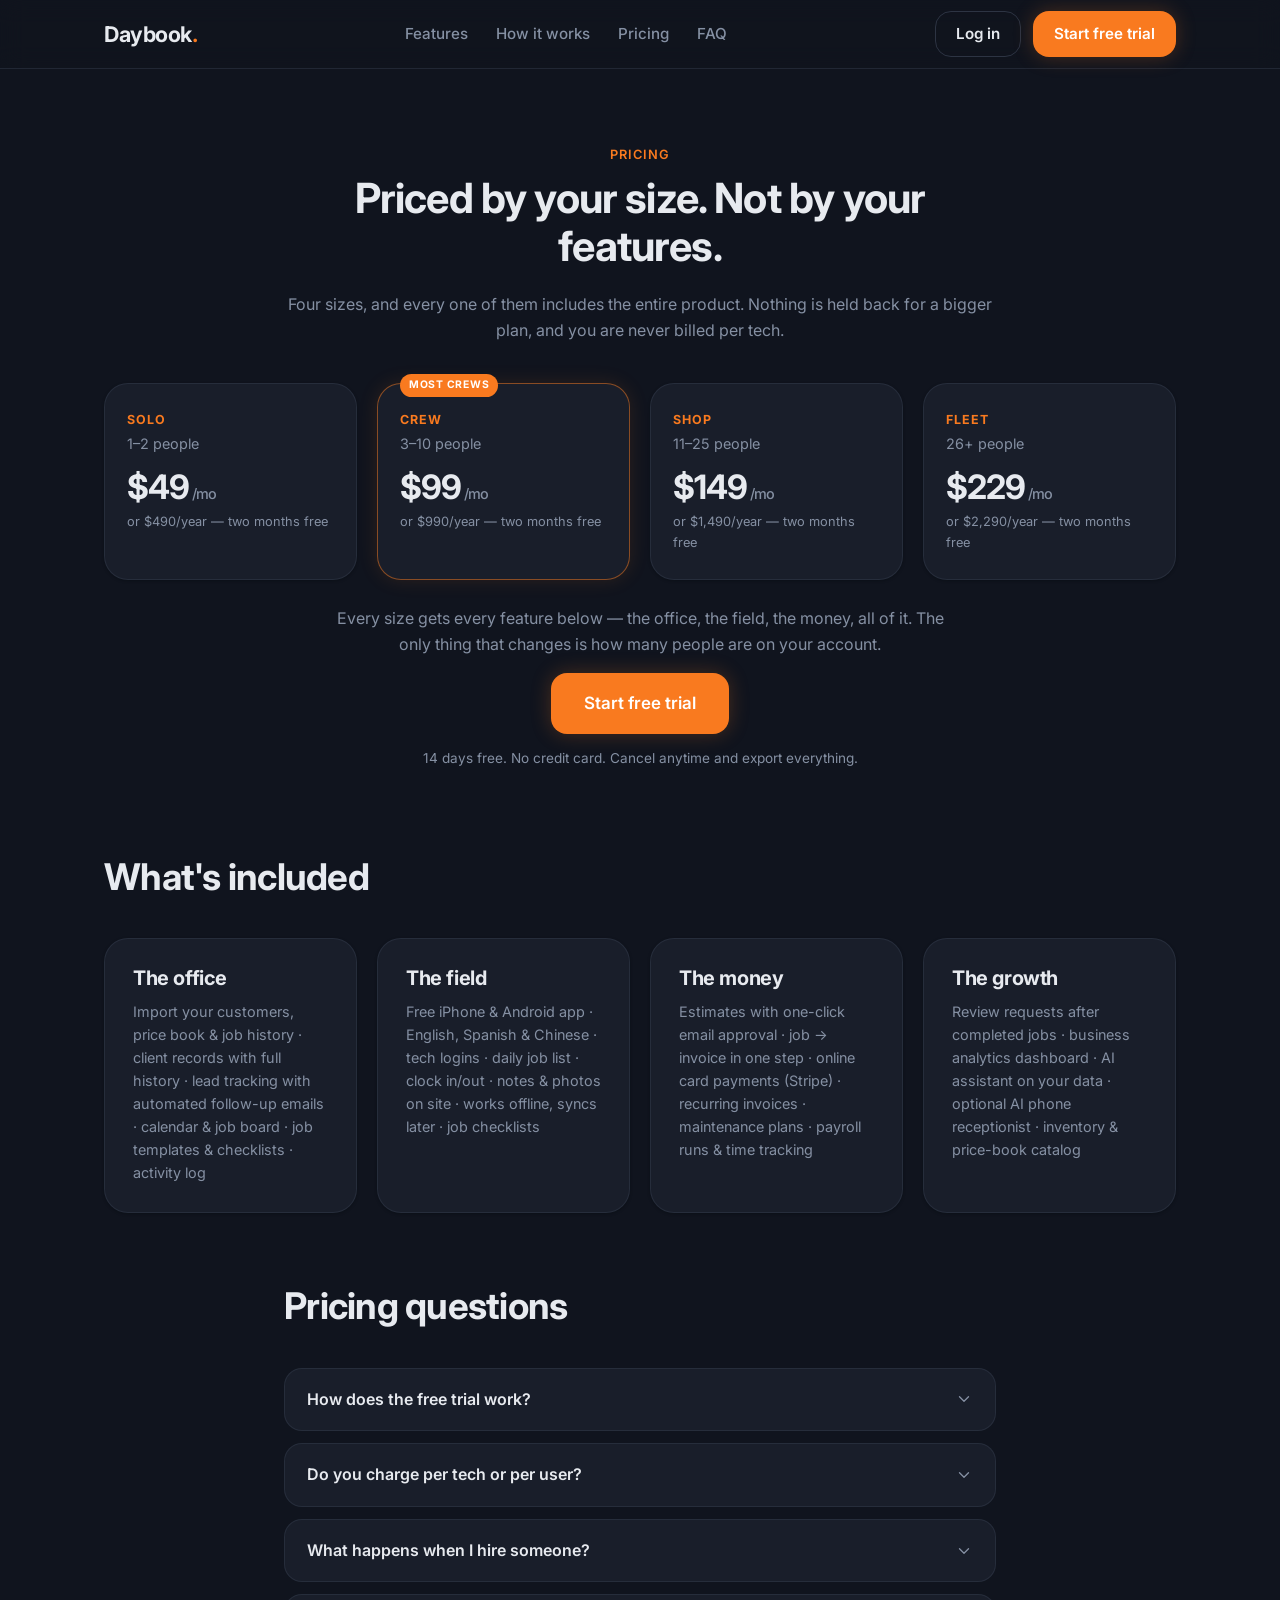
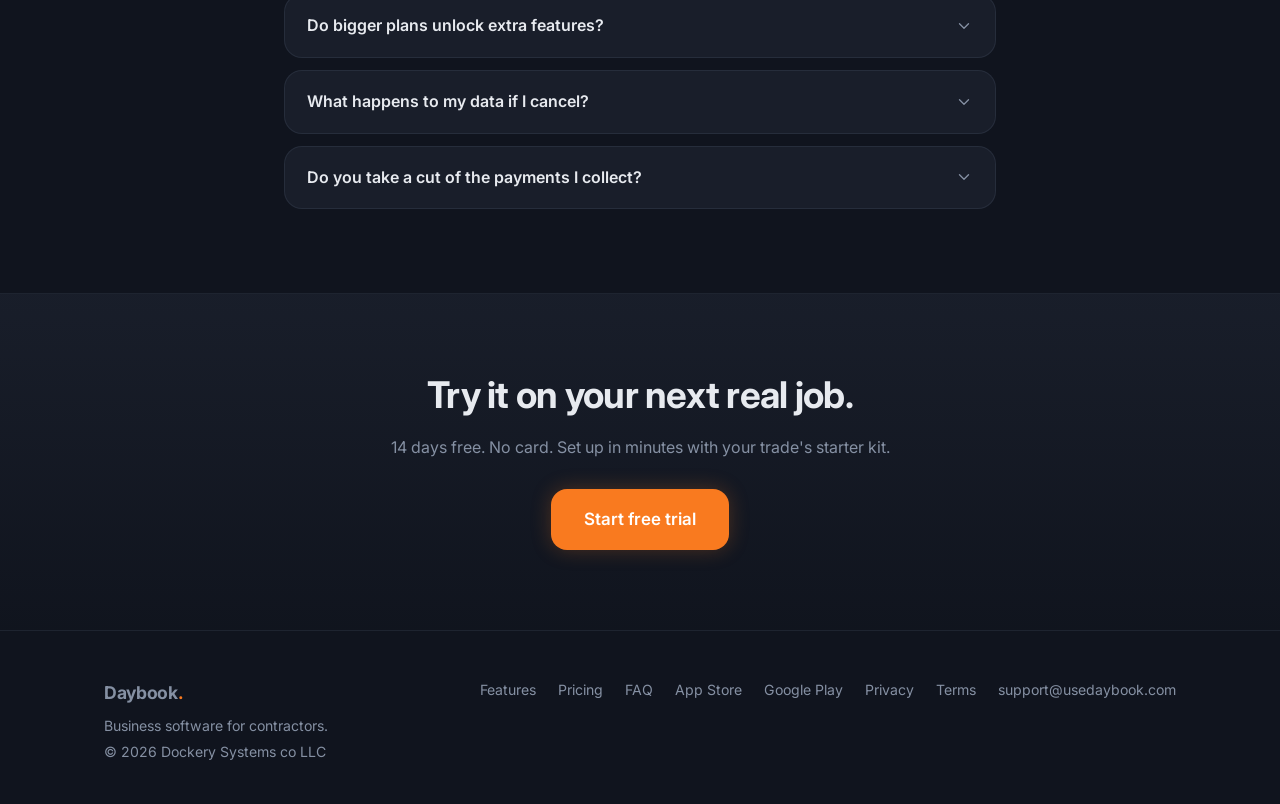
==== commit dc091216: "Replace emoji and text glyphs with inline Lucide line icons Trades tiles (snowflake, wrench, zap, ho" ====
--- a/pricing/index.html
+++ b/pricing/index.html
@@ -32,7 +32,7 @@
     <div class="nav-cta">
       <a class="btn btn-ghost" href="https://app.usedaybook.com">Log in</a>
       <a class="btn btn-primary" href="https://app.usedaybook.com/register">Start free trial</a>
-      <button class="nav-toggle" aria-expanded="false" aria-label="Open menu">☰</button>
+      <button class="nav-toggle" aria-expanded="false" aria-label="Open menu"><svg class="icon-menu" xmlns="http://www.w3.org/2000/svg" width="22" height="22" viewBox="0 0 24 24" fill="none" stroke="currentColor" stroke-width="1.75" stroke-linecap="round" stroke-linejoin="round" aria-hidden="true" focusable="false"><path d="M4 5h16"/><path d="M4 12h16"/><path d="M4 19h16"/></svg><svg class="icon-close" xmlns="http://www.w3.org/2000/svg" width="22" height="22" viewBox="0 0 24 24" fill="none" stroke="currentColor" stroke-width="1.75" stroke-linecap="round" stroke-linejoin="round" aria-hidden="true" focusable="false"><path d="M18 6 6 18"/><path d="m6 6 12 12"/></svg></button>
     </div>
   </div>
   <div class="mobile-menu">
@@ -54,45 +54,31 @@
         <p class="muted">Four sizes, and every one of them includes the entire product. Nothing is held back for a bigger plan, and you are never billed per tech.</p>
       </div>
 
-      <div class="billing-toggle-wrap">
-        <div class="billing-toggle" role="group" aria-label="Billing period">
-          <button type="button" class="billing-opt" data-billing="monthly" aria-pressed="true">Monthly</button>
-          <button type="button" class="billing-opt" data-billing="annual" aria-pressed="false">Annual <span class="billing-badge">2 months free</span></button>
-        </div>
-      </div>
-      <div class="grid-4 bands reveal stagger">
-        <div class="card band" data-price-monthly="49" data-price-annual="490">
+      <div class="grid-4 reveal stagger">
+        <div class="card band">
           <span class="band-name">Solo</span>
           <span class="band-seats">1–2 people</span>
-          <div class="band-price"><span class="band-amt">$49</span><span class="per"> /mo</span></div>
+          <div class="band-price">$49<span class="per"> /mo</span></div>
           <div class="band-annual">or $490/year — two months free</div>
-          <p class="band-incl">Everything included</p>
-          <a class="btn btn-ghost band-cta" href="https://app.usedaybook.com/register">Start free trial</a>
         </div>
-        <div class="card band featured" data-price-monthly="99" data-price-annual="990">
+        <div class="card band featured">
           <span class="band-tag">Most crews</span>
           <span class="band-name">Crew</span>
           <span class="band-seats">3–10 people</span>
-          <div class="band-price"><span class="band-amt">$99</span><span class="per"> /mo</span></div>
+          <div class="band-price">$99<span class="per"> /mo</span></div>
           <div class="band-annual">or $990/year — two months free</div>
-          <p class="band-incl">Everything included</p>
-          <a class="btn btn-primary band-cta" href="https://app.usedaybook.com/register">Start free trial</a>
         </div>
-        <div class="card band" data-price-monthly="149" data-price-annual="1490">
+        <div class="card band">
           <span class="band-name">Shop</span>
           <span class="band-seats">11–25 people</span>
-          <div class="band-price"><span class="band-amt">$149</span><span class="per"> /mo</span></div>
+          <div class="band-price">$149<span class="per"> /mo</span></div>
           <div class="band-annual">or $1,490/year — two months free</div>
-          <p class="band-incl">Everything included</p>
-          <a class="btn btn-ghost band-cta" href="https://app.usedaybook.com/register">Start free trial</a>
         </div>
-        <div class="card band" data-price-monthly="229" data-price-annual="2290">
+        <div class="card band">
           <span class="band-name">Fleet</span>
           <span class="band-seats">26+ people</span>
-          <div class="band-price"><span class="band-amt">$229</span><span class="per"> /mo</span></div>
+          <div class="band-price">$229<span class="per"> /mo</span></div>
           <div class="band-annual">or $2,290/year — two months free</div>
-          <p class="band-incl">Everything included</p>
-          <a class="btn btn-ghost band-cta" href="https://app.usedaybook.com/register">Start free trial</a>
         </div>
       </div>
 
@@ -135,27 +121,27 @@
       <div class="section-head reveal"><h2>Pricing questions</h2></div>
       <div class="reveal">
         <div class="faq-item">
-          <button class="faq-q" aria-expanded="false">How does the free trial work?<span class="chev">▾</span></button>
+          <button class="faq-q" aria-expanded="false">How does the free trial work?<span class="chev"><svg xmlns="http://www.w3.org/2000/svg" width="18" height="18" viewBox="0 0 24 24" fill="none" stroke="currentColor" stroke-width="1.75" stroke-linecap="round" stroke-linejoin="round" aria-hidden="true" focusable="false"><path d="m6 9 6 6 6-6"/></svg></span></button>
           <div class="faq-a">Sign up and use everything for 14 days. We don't ask for a card up front. If Daybook isn't for you, walk away — nothing to cancel, nothing charged.</div>
         </div>
         <div class="faq-item">
-          <button class="faq-q" aria-expanded="false">Do you charge per tech or per user?<span class="chev">▾</span></button>
+          <button class="faq-q" aria-expanded="false">Do you charge per tech or per user?<span class="chev"><svg xmlns="http://www.w3.org/2000/svg" width="18" height="18" viewBox="0 0 24 24" fill="none" stroke="currentColor" stroke-width="1.75" stroke-linecap="round" stroke-linejoin="round" aria-hidden="true" focusable="false"><path d="m6 9 6 6 6-6"/></svg></span></button>
           <div class="faq-a">No. Never per head. Your price covers everyone on your account — office staff and field techs alike. Going from three techs to ten costs you nothing extra; the price only moves if you grow into a bigger size.</div>
         </div>
         <div class="faq-item">
-          <button class="faq-q" aria-expanded="false">What happens when I hire someone?<span class="chev">▾</span></button>
+          <button class="faq-q" aria-expanded="false">What happens when I hire someone?<span class="chev"><svg xmlns="http://www.w3.org/2000/svg" width="18" height="18" viewBox="0 0 24 24" fill="none" stroke="currentColor" stroke-width="1.75" stroke-linecap="round" stroke-linejoin="round" aria-hidden="true" focusable="false"><path d="m6 9 6 6 6-6"/></svg></span></button>
           <div class="faq-a">Within your size, nothing — add them and carry on. If a hire takes you past it, we'll show you the next size, what it costs, and the prorated amount for the rest of your current month before anything is charged. You only ever pay the difference, and you'll never be stopped from adding someone to your team.</div>
         </div>
         <div class="faq-item">
-          <button class="faq-q" aria-expanded="false">Do bigger plans unlock extra features?<span class="chev">▾</span></button>
+          <button class="faq-q" aria-expanded="false">Do bigger plans unlock extra features?<span class="chev"><svg xmlns="http://www.w3.org/2000/svg" width="18" height="18" viewBox="0 0 24 24" fill="none" stroke="currentColor" stroke-width="1.75" stroke-linecap="round" stroke-linejoin="round" aria-hidden="true" focusable="false"><path d="m6 9 6 6 6-6"/></svg></span></button>
           <div class="faq-a">No — and this is the part we care most about. A Solo account and a Fleet account run identical software: same AI, same automations, same reporting, same everything. We don't believe in holding a feature hostage to sell you an upgrade. A bigger company simply pays a bit more for the same product.</div>
         </div>
         <div class="faq-item">
-          <button class="faq-q" aria-expanded="false">What happens to my data if I cancel?<span class="chev">▾</span></button>
+          <button class="faq-q" aria-expanded="false">What happens to my data if I cancel?<span class="chev"><svg xmlns="http://www.w3.org/2000/svg" width="18" height="18" viewBox="0 0 24 24" fill="none" stroke="currentColor" stroke-width="1.75" stroke-linecap="round" stroke-linejoin="round" aria-hidden="true" focusable="false"><path d="m6 9 6 6 6-6"/></svg></span></button>
           <div class="faq-a">It's yours. You can export all of it from settings before you go, and you can delete your account and everything in it yourself — no phone call, no retention games.</div>
         </div>
         <div class="faq-item">
-          <button class="faq-q" aria-expanded="false">Do you take a cut of the payments I collect?<span class="chev">▾</span></button>
+          <button class="faq-q" aria-expanded="false">Do you take a cut of the payments I collect?<span class="chev"><svg xmlns="http://www.w3.org/2000/svg" width="18" height="18" viewBox="0 0 24 24" fill="none" stroke="currentColor" stroke-width="1.75" stroke-linecap="round" stroke-linejoin="round" aria-hidden="true" focusable="false"><path d="m6 9 6 6 6-6"/></svg></span></button>
           <div class="faq-a">Not a cent. Card payments are processed by Stripe at Stripe's standard rates, charged to you directly — we don't mark them up and we don't skim a percentage of your invoices. What your customer pays you is between you and Stripe.</div>
         </div>
       </div>
--- a/assets/styles.css
+++ b/assets/styles.css
@@ -686,88 +686,54 @@
   .mock-kpi .value { font-size: 1rem; }
 }
 
-/* ── pricing ──────────────── */
-/* Monthly / Annual toggle — hidden unless JS is running (site.js drives it). */
-.billing-toggle-wrap { display: none; justify-content: center; margin: 0 0 30px; }
-html.js .billing-toggle-wrap { display: flex; }
-.billing-toggle {
-  display: inline-flex;
-  gap: 4px;
-  padding: 4px;
-  background: hsl(var(--card));
-  border: 1px solid hsl(var(--border) / 0.8);
-  border-radius: 99px;
-  box-shadow: var(--shadow-1);
-}
-.billing-opt {
-  display: inline-flex;
-  align-items: center;
-  gap: 8px;
-  padding: 9px 18px;
-  border: 0;
-  border-radius: 99px;
-  background: transparent;
-  color: hsl(var(--muted-fg));
-  font: inherit;
-  font-size: 0.92rem;
-  font-weight: 600;
-  cursor: pointer;
-  transition: background-color var(--duration-base) var(--ease-out),
-              color var(--duration-base) var(--ease-out);
-}
-.billing-opt:hover { color: hsl(var(--foreground)); }
-.billing-opt[aria-pressed="true"] {
-  background: hsl(var(--card-2));
-  color: hsl(var(--foreground));
-  box-shadow: inset 0 0 0 1px hsl(var(--border)), var(--shadow-1);
-}
-.billing-opt:focus-visible { outline: 2px solid hsl(var(--primary)); outline-offset: 2px; }
-.billing-badge {
-  font-size: 0.66rem;
-  font-weight: 700;
-  letter-spacing: 0.05em;
-  text-transform: uppercase;
-  padding: 3px 8px;
-  border-radius: 99px;
-  background: hsl(var(--primary) / 0.16);
+/* ── icons ──────────────── */
+/* Inline Lucide line icons (stroke 1.75, currentColor) replacing emoji and text glyphs. */
+.trade-tile .icon {
+  width: 48px; height: 48px;
+  margin: 0 auto 14px;
+  display: flex; align-items: center; justify-content: center;
+  font-size: 0;
+  background: hsl(var(--primary) / 0.12);
   color: hsl(var(--primary));
-  white-space: nowrap;
-}
-
-/* Bands: equal height; the "included" line + CTA sit together at the bottom. */
-.bands { align-items: stretch; }
-.bands .band { height: 100%; }
-.band-price .band-amt { font-variant-numeric: tabular-nums; }
-.bands .band-annual { min-height: 1.3em; margin-bottom: 18px; }
-.band-incl {
-  display: flex;
-  align-items: center;
-  gap: 7px;
-  margin: auto 0 20px;
-  padding-top: 16px;
-  border-top: 1px solid hsl(var(--border) / 0.7);
-  font-size: 0.85rem;
-  color: hsl(var(--foreground) / 0.85);
-}
-.band-incl::before {
-  content: "";
-  flex: none;
-  width: 14px; height: 14px;
-  border-radius: 50%;
-  background: hsl(var(--status-complete) / 0.2)
-    url("data:image/svg+xml,%3Csvg xmlns='http://www.w3.org/2000/svg' viewBox='0 0 24 24' fill='none' stroke='%2346b37d' stroke-width='3.5' stroke-linecap='round' stroke-linejoin='round'%3E%3Cpath d='M20 6 9 17l-5-5'/%3E%3C/svg%3E") center / 9px no-repeat;
-}
-.band-cta {
-  width: 100%;
-  text-align: center;
-  padding: 12px 16px;
-  font-size: 0.95rem;
-}
-
-@media (max-width: 430px) {
-  .billing-opt { padding: 9px 14px; }
-}
-
-/* 404 — footer sits at the bottom of a short page. */
-body.page-404 { min-height: 100vh; display: flex; flex-direction: column; }
-body.page-404 main { flex: 1 0 auto; }
+  border: 1px solid hsl(var(--primary) / 0.18);
+  border-radius: 14px;
+}
+.trade-tile .icon svg { width: 24px; height: 24px; display: block; }
+
+.trust-icon {
+  width: 40px; height: 40px;
+  display: flex; align-items: center; justify-content: center;
+  margin-bottom: 14px;
+  background: hsl(var(--primary) / 0.12);
+  color: hsl(var(--primary));
+  border: 1px solid hsl(var(--primary) / 0.18);
+  border-radius: 12px;
+}
+.trust-icon svg { width: 22px; height: 22px; display: block; }
+
+.nav-toggle {
+  min-width: 44px; min-height: 44px;
+  padding: 0;
+  align-items: center; justify-content: center;
+  line-height: 0;
+}
+.nav-toggle svg { width: 22px; height: 22px; display: block; }
+.nav-toggle .icon-close { display: none; }
+.nav-toggle[aria-expanded="true"] .icon-menu { display: none; }
+.nav-toggle[aria-expanded="true"] .icon-close { display: block; }
+.nav-toggle:focus-visible { outline: 2px solid hsl(var(--primary)); outline-offset: 2px; }
+@media (max-width: 900px) {
+  .nav-toggle { display: inline-flex; }
+}
+/* The 44px tap target is wider than the old glyph button; tighten the phone nav's gaps so
+   wordmark + trial button + toggle still fit at 375 without horizontal scroll. */
+@media (max-width: 560px) {
+  .nav-inner { gap: 16px; }
+  .nav-cta { gap: 8px; }
+}
+
+.faq-q .chev { display: inline-flex; align-items: center; justify-content: center; line-height: 0; }
+.faq-q .chev svg { width: 18px; height: 18px; display: block; }
+@media (prefers-reduced-motion: reduce) {
+  .faq-q .chev { transition: none; }
+}
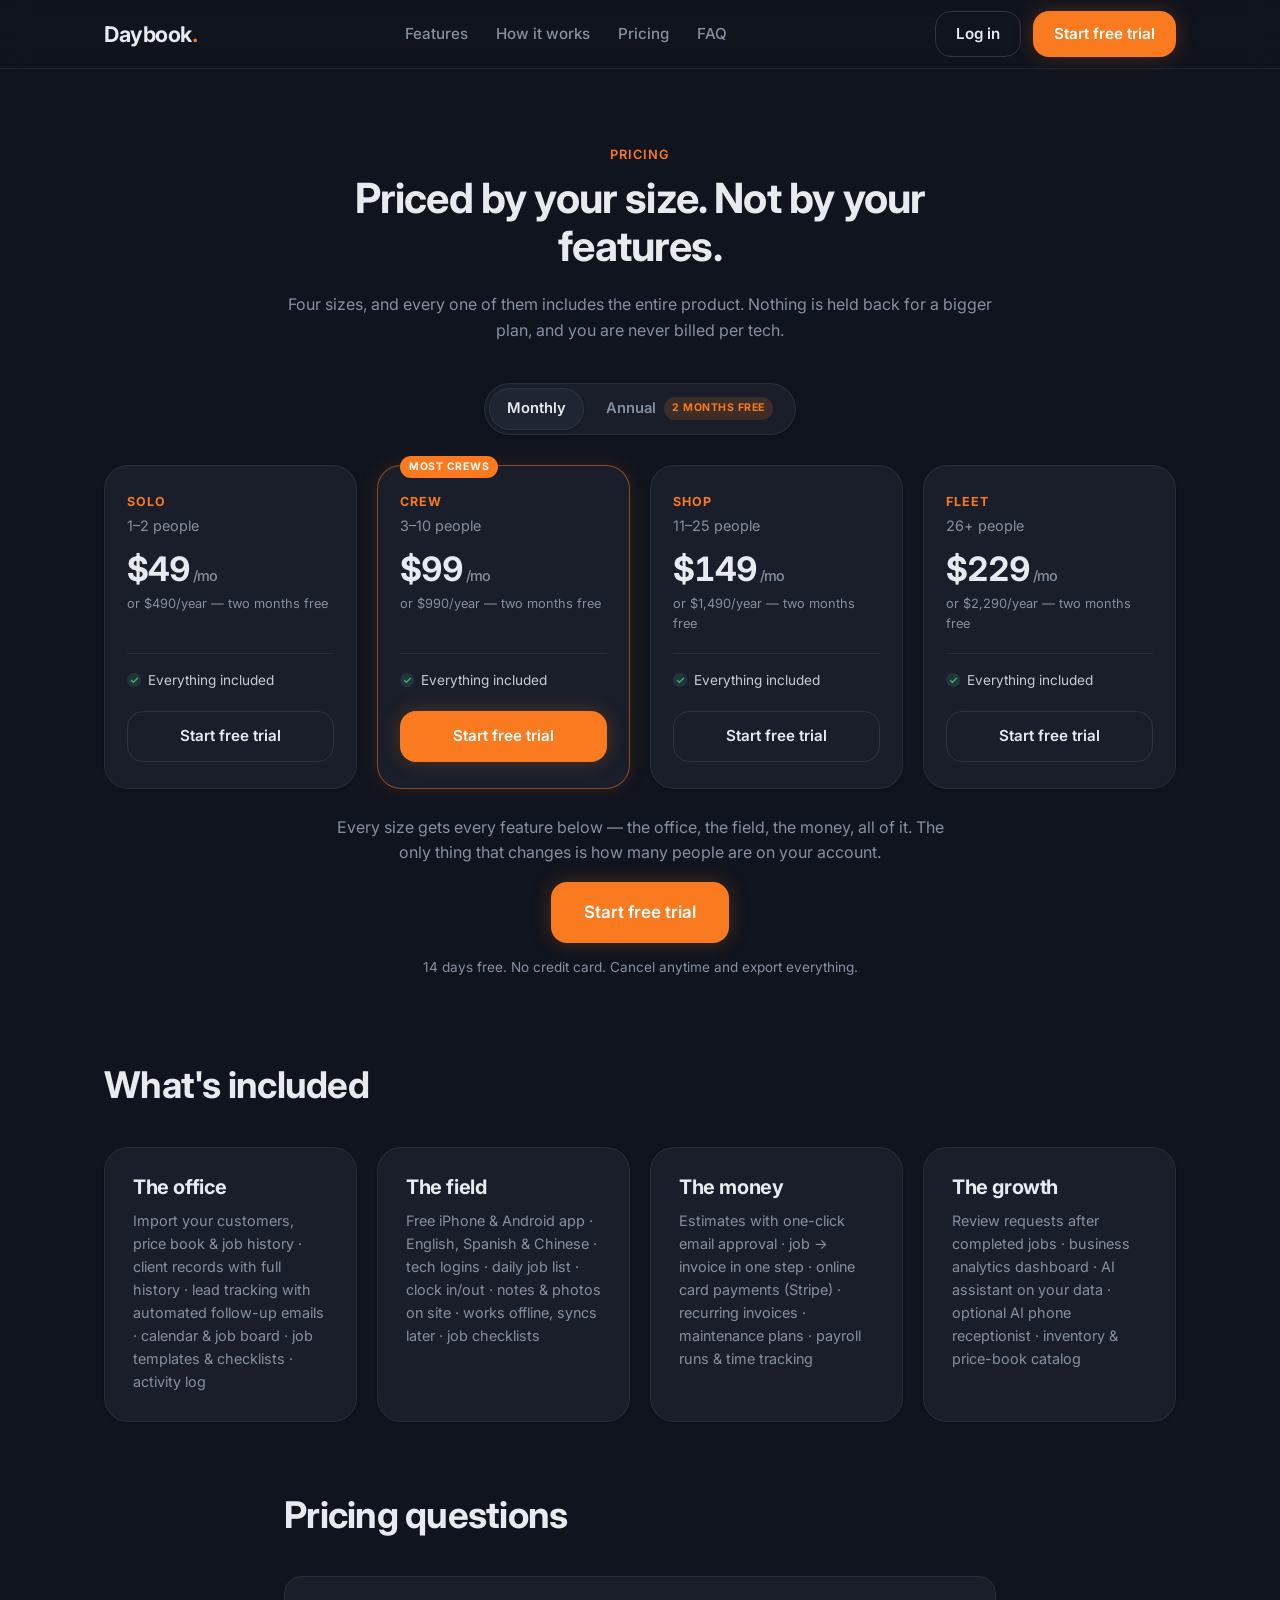
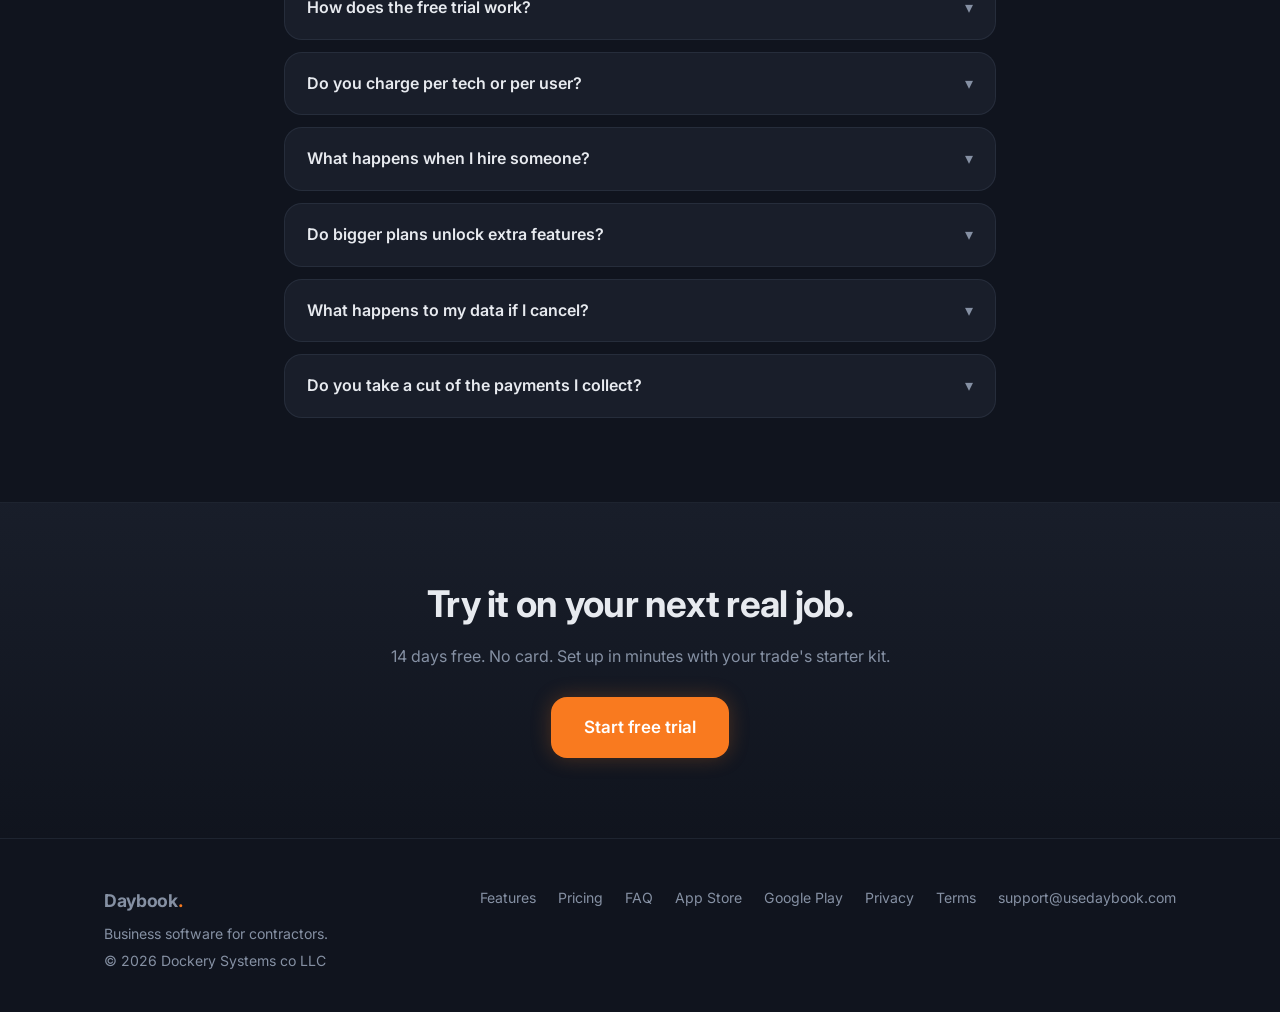
==== commit 23d687cc: "Merge branch 'wt/pricing' into claude/compassionate-wright-7ay60a" ====
--- a/pricing/index.html
+++ b/pricing/index.html
@@ -5,7 +5,12 @@
   <meta name="viewport" content="width=device-width, initial-scale=1">
   <title>Pricing — Daybook</title>
   <meta name="description" content="Daybook pricing: $49 to $229/month by company size, with every feature included at every size. Never billed per tech. 14-day free trial, no credit card required.">
+  <link rel="canonical" href="https://usedaybook.com/pricing/">
   <link rel="icon" type="image/svg+xml" href="/assets/favicon.svg">
+  <link rel="icon" type="image/png" sizes="32x32" href="/assets/favicon-32.png">
+  <link rel="icon" type="image/png" sizes="192x192" href="/assets/icon-192.png">
+  <link rel="apple-touch-icon" href="/assets/apple-touch-icon.png">
+  <meta name="theme-color" content="#10141e">
   <link rel="preconnect" href="https://fonts.googleapis.com">
   <link rel="preconnect" href="https://fonts.gstatic.com" crossorigin>
   <link href="https://fonts.googleapis.com/css2?family=Inter:wght@400;500;600;700&display=swap" rel="stylesheet">
@@ -15,6 +20,17 @@
   <meta property="og:description" content="Priced by your size, not your features. $49–$229/month, everything included at every size. Never billed per tech.">
   <meta property="og:type" content="website">
   <meta property="og:url" content="https://usedaybook.com/pricing/">
+  <meta property="og:site_name" content="Daybook">
+  <meta property="og:image" content="https://usedaybook.com/assets/og-image.jpg">
+  <meta property="og:image:type" content="image/jpeg">
+  <meta property="og:image:width" content="1200">
+  <meta property="og:image:height" content="630">
+  <meta property="og:image:alt" content="Daybook: Run the whole job in one place. The Daybook dashboard on a phone, for HVAC, plumbing, electrical, and roofing crews.">
+  <meta name="twitter:card" content="summary_large_image">
+  <meta name="twitter:title" content="Pricing — Daybook">
+  <meta name="twitter:description" content="Priced by your size, not your features. $49–$229/month, everything included at every size. Never billed per tech.">
+  <meta name="twitter:image" content="https://usedaybook.com/assets/og-image.jpg">
+  <meta name="twitter:image:alt" content="Daybook: Run the whole job in one place. The Daybook dashboard on a phone, for HVAC, plumbing, electrical, and roofing crews.">
 </head>
 <body>
 
@@ -32,7 +48,7 @@
     <div class="nav-cta">
       <a class="btn btn-ghost" href="https://app.usedaybook.com">Log in</a>
       <a class="btn btn-primary" href="https://app.usedaybook.com/register">Start free trial</a>
-      <button class="nav-toggle" aria-expanded="false" aria-label="Open menu"><svg class="icon-menu" xmlns="http://www.w3.org/2000/svg" width="22" height="22" viewBox="0 0 24 24" fill="none" stroke="currentColor" stroke-width="1.75" stroke-linecap="round" stroke-linejoin="round" aria-hidden="true" focusable="false"><path d="M4 5h16"/><path d="M4 12h16"/><path d="M4 19h16"/></svg><svg class="icon-close" xmlns="http://www.w3.org/2000/svg" width="22" height="22" viewBox="0 0 24 24" fill="none" stroke="currentColor" stroke-width="1.75" stroke-linecap="round" stroke-linejoin="round" aria-hidden="true" focusable="false"><path d="M18 6 6 18"/><path d="m6 6 12 12"/></svg></button>
+      <button class="nav-toggle" aria-expanded="false" aria-label="Open menu">☰</button>
     </div>
   </div>
   <div class="mobile-menu">
@@ -54,31 +70,45 @@
         <p class="muted">Four sizes, and every one of them includes the entire product. Nothing is held back for a bigger plan, and you are never billed per tech.</p>
       </div>
 
-      <div class="grid-4 reveal stagger">
-        <div class="card band">
+      <div class="billing-toggle-wrap">
+        <div class="billing-toggle" role="group" aria-label="Billing period">
+          <button type="button" class="billing-opt" data-billing="monthly" aria-pressed="true">Monthly</button>
+          <button type="button" class="billing-opt" data-billing="annual" aria-pressed="false">Annual <span class="billing-badge">2 months free</span></button>
+        </div>
+      </div>
+      <div class="grid-4 bands reveal stagger">
+        <div class="card band" data-price-monthly="49" data-price-annual="490">
           <span class="band-name">Solo</span>
           <span class="band-seats">1–2 people</span>
-          <div class="band-price">$49<span class="per"> /mo</span></div>
+          <div class="band-price"><span class="band-amt">$49</span><span class="per"> /mo</span></div>
           <div class="band-annual">or $490/year — two months free</div>
-        </div>
-        <div class="card band featured">
+          <p class="band-incl">Everything included</p>
+          <a class="btn btn-ghost band-cta" href="https://app.usedaybook.com/register">Start free trial</a>
+        </div>
+        <div class="card band featured" data-price-monthly="99" data-price-annual="990">
           <span class="band-tag">Most crews</span>
           <span class="band-name">Crew</span>
           <span class="band-seats">3–10 people</span>
-          <div class="band-price">$99<span class="per"> /mo</span></div>
+          <div class="band-price"><span class="band-amt">$99</span><span class="per"> /mo</span></div>
           <div class="band-annual">or $990/year — two months free</div>
-        </div>
-        <div class="card band">
+          <p class="band-incl">Everything included</p>
+          <a class="btn btn-primary band-cta" href="https://app.usedaybook.com/register">Start free trial</a>
+        </div>
+        <div class="card band" data-price-monthly="149" data-price-annual="1490">
           <span class="band-name">Shop</span>
           <span class="band-seats">11–25 people</span>
-          <div class="band-price">$149<span class="per"> /mo</span></div>
+          <div class="band-price"><span class="band-amt">$149</span><span class="per"> /mo</span></div>
           <div class="band-annual">or $1,490/year — two months free</div>
-        </div>
-        <div class="card band">
+          <p class="band-incl">Everything included</p>
+          <a class="btn btn-ghost band-cta" href="https://app.usedaybook.com/register">Start free trial</a>
+        </div>
+        <div class="card band" data-price-monthly="229" data-price-annual="2290">
           <span class="band-name">Fleet</span>
           <span class="band-seats">26+ people</span>
-          <div class="band-price">$229<span class="per"> /mo</span></div>
+          <div class="band-price"><span class="band-amt">$229</span><span class="per"> /mo</span></div>
           <div class="band-annual">or $2,290/year — two months free</div>
+          <p class="band-incl">Everything included</p>
+          <a class="btn btn-ghost band-cta" href="https://app.usedaybook.com/register">Start free trial</a>
         </div>
       </div>
 
@@ -121,27 +151,27 @@
       <div class="section-head reveal"><h2>Pricing questions</h2></div>
       <div class="reveal">
         <div class="faq-item">
-          <button class="faq-q" aria-expanded="false">How does the free trial work?<span class="chev"><svg xmlns="http://www.w3.org/2000/svg" width="18" height="18" viewBox="0 0 24 24" fill="none" stroke="currentColor" stroke-width="1.75" stroke-linecap="round" stroke-linejoin="round" aria-hidden="true" focusable="false"><path d="m6 9 6 6 6-6"/></svg></span></button>
+          <button class="faq-q" aria-expanded="false">How does the free trial work?<span class="chev">▾</span></button>
           <div class="faq-a">Sign up and use everything for 14 days. We don't ask for a card up front. If Daybook isn't for you, walk away — nothing to cancel, nothing charged.</div>
         </div>
         <div class="faq-item">
-          <button class="faq-q" aria-expanded="false">Do you charge per tech or per user?<span class="chev"><svg xmlns="http://www.w3.org/2000/svg" width="18" height="18" viewBox="0 0 24 24" fill="none" stroke="currentColor" stroke-width="1.75" stroke-linecap="round" stroke-linejoin="round" aria-hidden="true" focusable="false"><path d="m6 9 6 6 6-6"/></svg></span></button>
+          <button class="faq-q" aria-expanded="false">Do you charge per tech or per user?<span class="chev">▾</span></button>
           <div class="faq-a">No. Never per head. Your price covers everyone on your account — office staff and field techs alike. Going from three techs to ten costs you nothing extra; the price only moves if you grow into a bigger size.</div>
         </div>
         <div class="faq-item">
-          <button class="faq-q" aria-expanded="false">What happens when I hire someone?<span class="chev"><svg xmlns="http://www.w3.org/2000/svg" width="18" height="18" viewBox="0 0 24 24" fill="none" stroke="currentColor" stroke-width="1.75" stroke-linecap="round" stroke-linejoin="round" aria-hidden="true" focusable="false"><path d="m6 9 6 6 6-6"/></svg></span></button>
+          <button class="faq-q" aria-expanded="false">What happens when I hire someone?<span class="chev">▾</span></button>
           <div class="faq-a">Within your size, nothing — add them and carry on. If a hire takes you past it, we'll show you the next size, what it costs, and the prorated amount for the rest of your current month before anything is charged. You only ever pay the difference, and you'll never be stopped from adding someone to your team.</div>
         </div>
         <div class="faq-item">
-          <button class="faq-q" aria-expanded="false">Do bigger plans unlock extra features?<span class="chev"><svg xmlns="http://www.w3.org/2000/svg" width="18" height="18" viewBox="0 0 24 24" fill="none" stroke="currentColor" stroke-width="1.75" stroke-linecap="round" stroke-linejoin="round" aria-hidden="true" focusable="false"><path d="m6 9 6 6 6-6"/></svg></span></button>
+          <button class="faq-q" aria-expanded="false">Do bigger plans unlock extra features?<span class="chev">▾</span></button>
           <div class="faq-a">No — and this is the part we care most about. A Solo account and a Fleet account run identical software: same AI, same automations, same reporting, same everything. We don't believe in holding a feature hostage to sell you an upgrade. A bigger company simply pays a bit more for the same product.</div>
         </div>
         <div class="faq-item">
-          <button class="faq-q" aria-expanded="false">What happens to my data if I cancel?<span class="chev"><svg xmlns="http://www.w3.org/2000/svg" width="18" height="18" viewBox="0 0 24 24" fill="none" stroke="currentColor" stroke-width="1.75" stroke-linecap="round" stroke-linejoin="round" aria-hidden="true" focusable="false"><path d="m6 9 6 6 6-6"/></svg></span></button>
+          <button class="faq-q" aria-expanded="false">What happens to my data if I cancel?<span class="chev">▾</span></button>
           <div class="faq-a">It's yours. You can export all of it from settings before you go, and you can delete your account and everything in it yourself — no phone call, no retention games.</div>
         </div>
         <div class="faq-item">
-          <button class="faq-q" aria-expanded="false">Do you take a cut of the payments I collect?<span class="chev"><svg xmlns="http://www.w3.org/2000/svg" width="18" height="18" viewBox="0 0 24 24" fill="none" stroke="currentColor" stroke-width="1.75" stroke-linecap="round" stroke-linejoin="round" aria-hidden="true" focusable="false"><path d="m6 9 6 6 6-6"/></svg></span></button>
+          <button class="faq-q" aria-expanded="false">Do you take a cut of the payments I collect?<span class="chev">▾</span></button>
           <div class="faq-a">Not a cent. Card payments are processed by Stripe at Stripe's standard rates, charged to you directly — we don't mark them up and we don't skim a percentage of your invoices. What your customer pays you is between you and Stripe.</div>
         </div>
       </div>
--- a/assets/styles.css
+++ b/assets/styles.css
@@ -686,54 +686,88 @@
   .mock-kpi .value { font-size: 1rem; }
 }
 
-/* ── icons ──────────────── */
-/* Inline Lucide line icons (stroke 1.75, currentColor) replacing emoji and text glyphs. */
-.trade-tile .icon {
-  width: 48px; height: 48px;
-  margin: 0 auto 14px;
-  display: flex; align-items: center; justify-content: center;
-  font-size: 0;
-  background: hsl(var(--primary) / 0.12);
+/* ── pricing ──────────────── */
+/* Monthly / Annual toggle — hidden unless JS is running (site.js drives it). */
+.billing-toggle-wrap { display: none; justify-content: center; margin: 0 0 30px; }
+html.js .billing-toggle-wrap { display: flex; }
+.billing-toggle {
+  display: inline-flex;
+  gap: 4px;
+  padding: 4px;
+  background: hsl(var(--card));
+  border: 1px solid hsl(var(--border) / 0.8);
+  border-radius: 99px;
+  box-shadow: var(--shadow-1);
+}
+.billing-opt {
+  display: inline-flex;
+  align-items: center;
+  gap: 8px;
+  padding: 9px 18px;
+  border: 0;
+  border-radius: 99px;
+  background: transparent;
+  color: hsl(var(--muted-fg));
+  font: inherit;
+  font-size: 0.92rem;
+  font-weight: 600;
+  cursor: pointer;
+  transition: background-color var(--duration-base) var(--ease-out),
+              color var(--duration-base) var(--ease-out);
+}
+.billing-opt:hover { color: hsl(var(--foreground)); }
+.billing-opt[aria-pressed="true"] {
+  background: hsl(var(--card-2));
+  color: hsl(var(--foreground));
+  box-shadow: inset 0 0 0 1px hsl(var(--border)), var(--shadow-1);
+}
+.billing-opt:focus-visible { outline: 2px solid hsl(var(--primary)); outline-offset: 2px; }
+.billing-badge {
+  font-size: 0.66rem;
+  font-weight: 700;
+  letter-spacing: 0.05em;
+  text-transform: uppercase;
+  padding: 3px 8px;
+  border-radius: 99px;
+  background: hsl(var(--primary) / 0.16);
   color: hsl(var(--primary));
-  border: 1px solid hsl(var(--primary) / 0.18);
-  border-radius: 14px;
-}
-.trade-tile .icon svg { width: 24px; height: 24px; display: block; }
-
-.trust-icon {
-  width: 40px; height: 40px;
-  display: flex; align-items: center; justify-content: center;
-  margin-bottom: 14px;
-  background: hsl(var(--primary) / 0.12);
-  color: hsl(var(--primary));
-  border: 1px solid hsl(var(--primary) / 0.18);
-  border-radius: 12px;
-}
-.trust-icon svg { width: 22px; height: 22px; display: block; }
-
-.nav-toggle {
-  min-width: 44px; min-height: 44px;
-  padding: 0;
-  align-items: center; justify-content: center;
-  line-height: 0;
-}
-.nav-toggle svg { width: 22px; height: 22px; display: block; }
-.nav-toggle .icon-close { display: none; }
-.nav-toggle[aria-expanded="true"] .icon-menu { display: none; }
-.nav-toggle[aria-expanded="true"] .icon-close { display: block; }
-.nav-toggle:focus-visible { outline: 2px solid hsl(var(--primary)); outline-offset: 2px; }
-@media (max-width: 900px) {
-  .nav-toggle { display: inline-flex; }
-}
-/* The 44px tap target is wider than the old glyph button; tighten the phone nav's gaps so
-   wordmark + trial button + toggle still fit at 375 without horizontal scroll. */
-@media (max-width: 560px) {
-  .nav-inner { gap: 16px; }
-  .nav-cta { gap: 8px; }
-}
-
-.faq-q .chev { display: inline-flex; align-items: center; justify-content: center; line-height: 0; }
-.faq-q .chev svg { width: 18px; height: 18px; display: block; }
-@media (prefers-reduced-motion: reduce) {
-  .faq-q .chev { transition: none; }
-}
+  white-space: nowrap;
+}
+
+/* Bands: equal height; the "included" line + CTA sit together at the bottom. */
+.bands { align-items: stretch; }
+.bands .band { height: 100%; }
+.band-price .band-amt { font-variant-numeric: tabular-nums; }
+.bands .band-annual { min-height: 1.3em; margin-bottom: 18px; }
+.band-incl {
+  display: flex;
+  align-items: center;
+  gap: 7px;
+  margin: auto 0 20px;
+  padding-top: 16px;
+  border-top: 1px solid hsl(var(--border) / 0.7);
+  font-size: 0.85rem;
+  color: hsl(var(--foreground) / 0.85);
+}
+.band-incl::before {
+  content: "";
+  flex: none;
+  width: 14px; height: 14px;
+  border-radius: 50%;
+  background: hsl(var(--status-complete) / 0.2)
+    url("data:image/svg+xml,%3Csvg xmlns='http://www.w3.org/2000/svg' viewBox='0 0 24 24' fill='none' stroke='%2346b37d' stroke-width='3.5' stroke-linecap='round' stroke-linejoin='round'%3E%3Cpath d='M20 6 9 17l-5-5'/%3E%3C/svg%3E") center / 9px no-repeat;
+}
+.band-cta {
+  width: 100%;
+  text-align: center;
+  padding: 12px 16px;
+  font-size: 0.95rem;
+}
+
+@media (max-width: 430px) {
+  .billing-opt { padding: 9px 14px; }
+}
+
+/* 404 — footer sits at the bottom of a short page. */
+body.page-404 { min-height: 100vh; display: flex; flex-direction: column; }
+body.page-404 main { flex: 1 0 auto; }
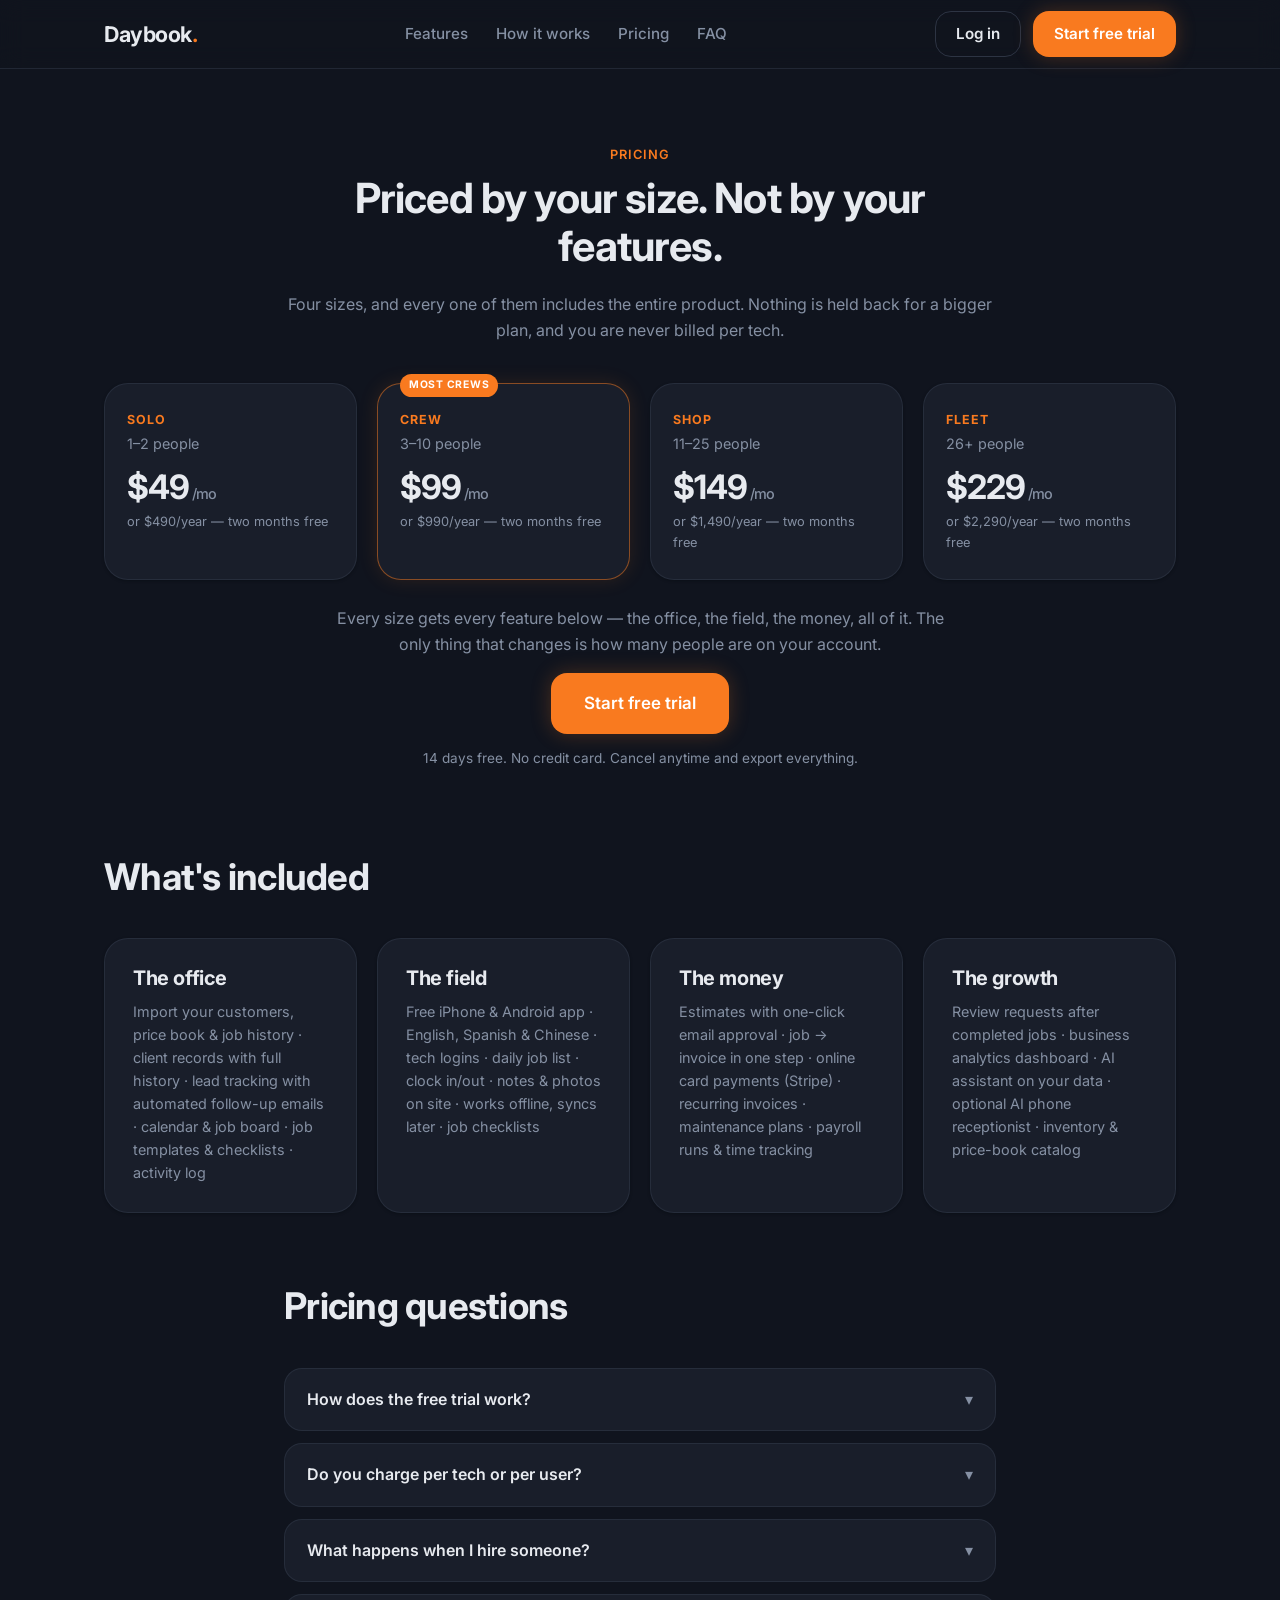
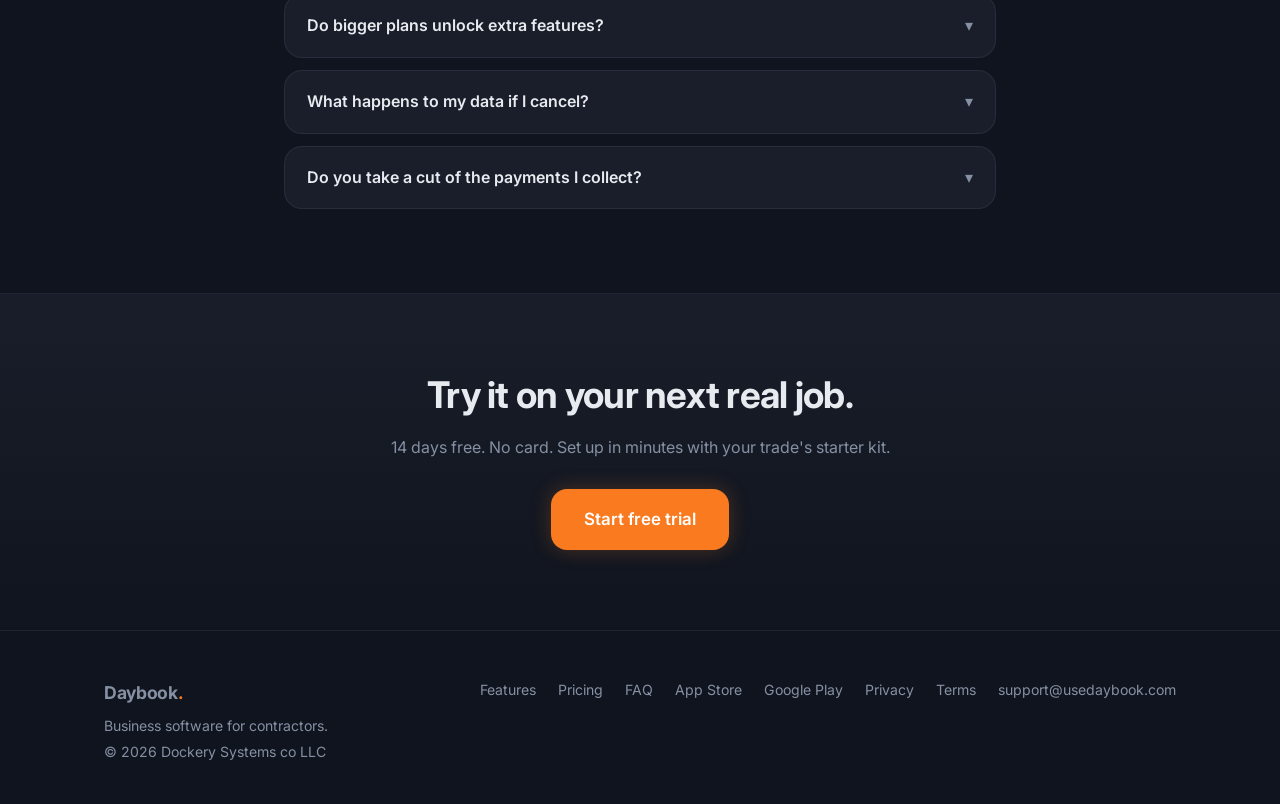
==== commit a787951e: "Merge branch 'wt/og-meta' into claude/compassionate-wright-7ay60a" ====
--- a/pricing/index.html
+++ b/pricing/index.html
@@ -70,45 +70,31 @@
         <p class="muted">Four sizes, and every one of them includes the entire product. Nothing is held back for a bigger plan, and you are never billed per tech.</p>
       </div>
 
-      <div class="billing-toggle-wrap">
-        <div class="billing-toggle" role="group" aria-label="Billing period">
-          <button type="button" class="billing-opt" data-billing="monthly" aria-pressed="true">Monthly</button>
-          <button type="button" class="billing-opt" data-billing="annual" aria-pressed="false">Annual <span class="billing-badge">2 months free</span></button>
-        </div>
-      </div>
-      <div class="grid-4 bands reveal stagger">
-        <div class="card band" data-price-monthly="49" data-price-annual="490">
+      <div class="grid-4 reveal stagger">
+        <div class="card band">
           <span class="band-name">Solo</span>
           <span class="band-seats">1–2 people</span>
-          <div class="band-price"><span class="band-amt">$49</span><span class="per"> /mo</span></div>
+          <div class="band-price">$49<span class="per"> /mo</span></div>
           <div class="band-annual">or $490/year — two months free</div>
-          <p class="band-incl">Everything included</p>
-          <a class="btn btn-ghost band-cta" href="https://app.usedaybook.com/register">Start free trial</a>
         </div>
-        <div class="card band featured" data-price-monthly="99" data-price-annual="990">
+        <div class="card band featured">
           <span class="band-tag">Most crews</span>
           <span class="band-name">Crew</span>
           <span class="band-seats">3–10 people</span>
-          <div class="band-price"><span class="band-amt">$99</span><span class="per"> /mo</span></div>
+          <div class="band-price">$99<span class="per"> /mo</span></div>
           <div class="band-annual">or $990/year — two months free</div>
-          <p class="band-incl">Everything included</p>
-          <a class="btn btn-primary band-cta" href="https://app.usedaybook.com/register">Start free trial</a>
         </div>
-        <div class="card band" data-price-monthly="149" data-price-annual="1490">
+        <div class="card band">
           <span class="band-name">Shop</span>
           <span class="band-seats">11–25 people</span>
-          <div class="band-price"><span class="band-amt">$149</span><span class="per"> /mo</span></div>
+          <div class="band-price">$149<span class="per"> /mo</span></div>
           <div class="band-annual">or $1,490/year — two months free</div>
-          <p class="band-incl">Everything included</p>
-          <a class="btn btn-ghost band-cta" href="https://app.usedaybook.com/register">Start free trial</a>
         </div>
-        <div class="card band" data-price-monthly="229" data-price-annual="2290">
+        <div class="card band">
           <span class="band-name">Fleet</span>
           <span class="band-seats">26+ people</span>
-          <div class="band-price"><span class="band-amt">$229</span><span class="per"> /mo</span></div>
+          <div class="band-price">$229<span class="per"> /mo</span></div>
           <div class="band-annual">or $2,290/year — two months free</div>
-          <p class="band-incl">Everything included</p>
-          <a class="btn btn-ghost band-cta" href="https://app.usedaybook.com/register">Start free trial</a>
         </div>
       </div>
 
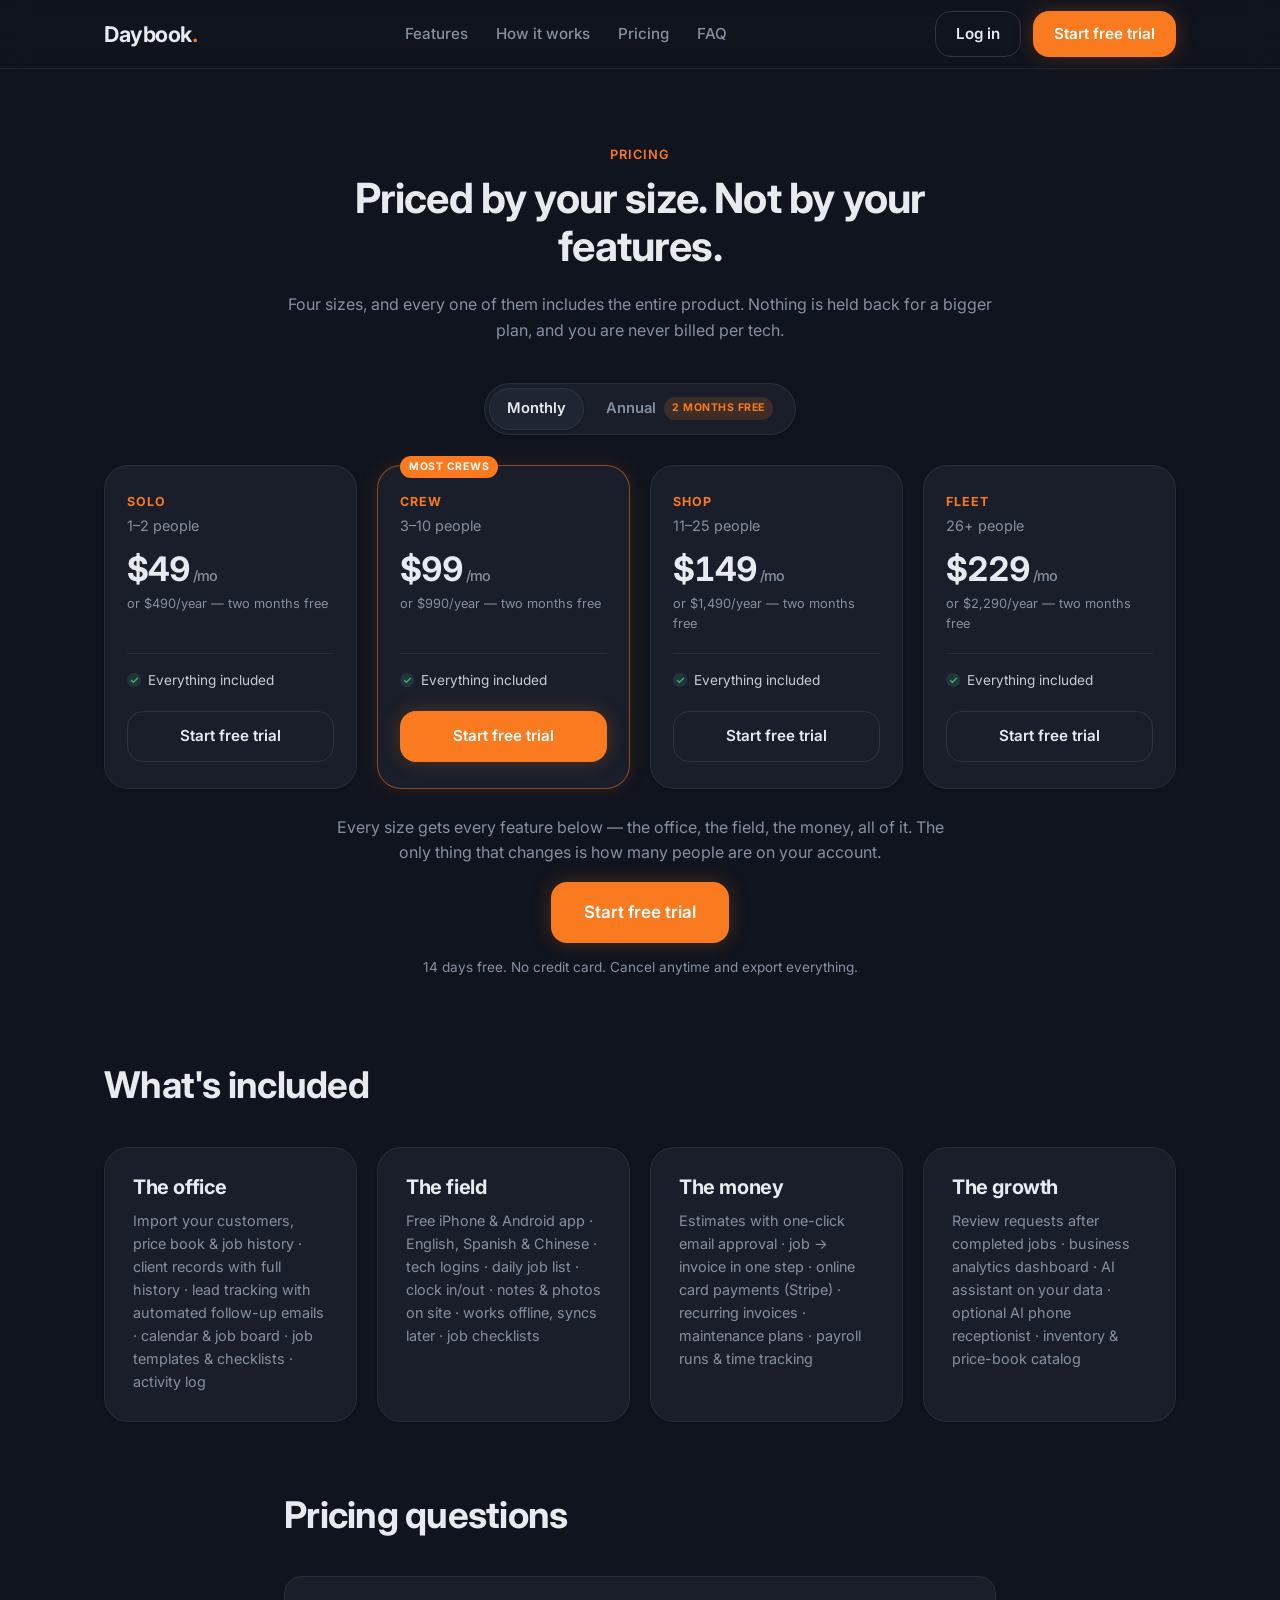
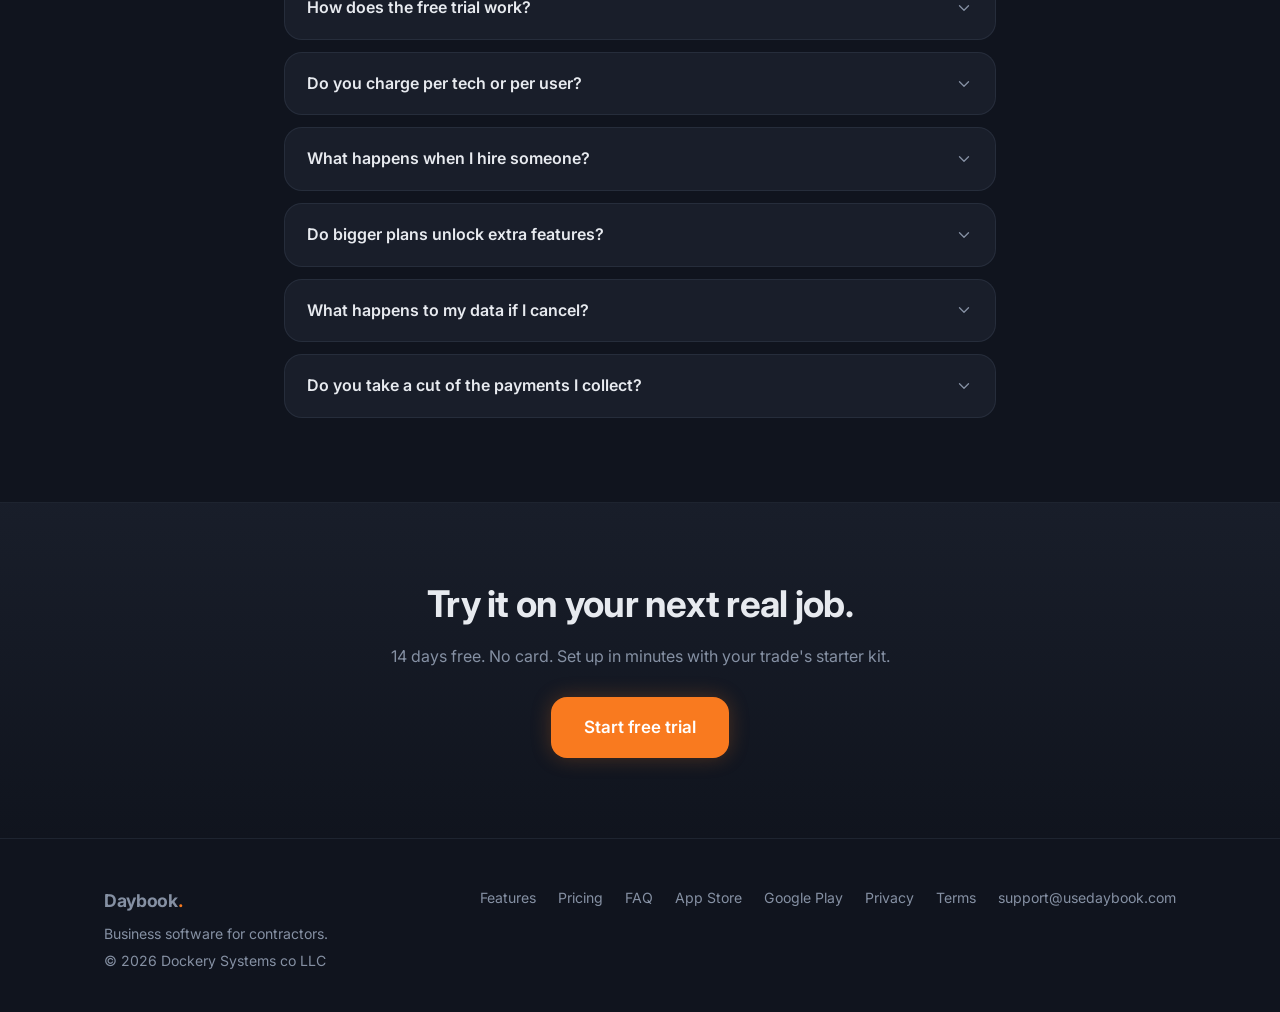
==== commit 9ccb597a: "Merge branch 'wt/icons' into claude/compassionate-wright-7ay60a # Conflicts: #	assets/styles.css" ====
--- a/pricing/index.html
+++ b/pricing/index.html
@@ -48,7 +48,7 @@
     <div class="nav-cta">
       <a class="btn btn-ghost" href="https://app.usedaybook.com">Log in</a>
       <a class="btn btn-primary" href="https://app.usedaybook.com/register">Start free trial</a>
-      <button class="nav-toggle" aria-expanded="false" aria-label="Open menu">☰</button>
+      <button class="nav-toggle" aria-expanded="false" aria-label="Open menu"><svg class="icon-menu" xmlns="http://www.w3.org/2000/svg" width="22" height="22" viewBox="0 0 24 24" fill="none" stroke="currentColor" stroke-width="1.75" stroke-linecap="round" stroke-linejoin="round" aria-hidden="true" focusable="false"><path d="M4 5h16"/><path d="M4 12h16"/><path d="M4 19h16"/></svg><svg class="icon-close" xmlns="http://www.w3.org/2000/svg" width="22" height="22" viewBox="0 0 24 24" fill="none" stroke="currentColor" stroke-width="1.75" stroke-linecap="round" stroke-linejoin="round" aria-hidden="true" focusable="false"><path d="M18 6 6 18"/><path d="m6 6 12 12"/></svg></button>
     </div>
   </div>
   <div class="mobile-menu">
@@ -70,31 +70,45 @@
         <p class="muted">Four sizes, and every one of them includes the entire product. Nothing is held back for a bigger plan, and you are never billed per tech.</p>
       </div>
 
-      <div class="grid-4 reveal stagger">
-        <div class="card band">
+      <div class="billing-toggle-wrap">
+        <div class="billing-toggle" role="group" aria-label="Billing period">
+          <button type="button" class="billing-opt" data-billing="monthly" aria-pressed="true">Monthly</button>
+          <button type="button" class="billing-opt" data-billing="annual" aria-pressed="false">Annual <span class="billing-badge">2 months free</span></button>
+        </div>
+      </div>
+      <div class="grid-4 bands reveal stagger">
+        <div class="card band" data-price-monthly="49" data-price-annual="490">
           <span class="band-name">Solo</span>
           <span class="band-seats">1–2 people</span>
-          <div class="band-price">$49<span class="per"> /mo</span></div>
+          <div class="band-price"><span class="band-amt">$49</span><span class="per"> /mo</span></div>
           <div class="band-annual">or $490/year — two months free</div>
-        </div>
-        <div class="card band featured">
+          <p class="band-incl">Everything included</p>
+          <a class="btn btn-ghost band-cta" href="https://app.usedaybook.com/register">Start free trial</a>
+        </div>
+        <div class="card band featured" data-price-monthly="99" data-price-annual="990">
           <span class="band-tag">Most crews</span>
           <span class="band-name">Crew</span>
           <span class="band-seats">3–10 people</span>
-          <div class="band-price">$99<span class="per"> /mo</span></div>
+          <div class="band-price"><span class="band-amt">$99</span><span class="per"> /mo</span></div>
           <div class="band-annual">or $990/year — two months free</div>
-        </div>
-        <div class="card band">
+          <p class="band-incl">Everything included</p>
+          <a class="btn btn-primary band-cta" href="https://app.usedaybook.com/register">Start free trial</a>
+        </div>
+        <div class="card band" data-price-monthly="149" data-price-annual="1490">
           <span class="band-name">Shop</span>
           <span class="band-seats">11–25 people</span>
-          <div class="band-price">$149<span class="per"> /mo</span></div>
+          <div class="band-price"><span class="band-amt">$149</span><span class="per"> /mo</span></div>
           <div class="band-annual">or $1,490/year — two months free</div>
-        </div>
-        <div class="card band">
+          <p class="band-incl">Everything included</p>
+          <a class="btn btn-ghost band-cta" href="https://app.usedaybook.com/register">Start free trial</a>
+        </div>
+        <div class="card band" data-price-monthly="229" data-price-annual="2290">
           <span class="band-name">Fleet</span>
           <span class="band-seats">26+ people</span>
-          <div class="band-price">$229<span class="per"> /mo</span></div>
+          <div class="band-price"><span class="band-amt">$229</span><span class="per"> /mo</span></div>
           <div class="band-annual">or $2,290/year — two months free</div>
+          <p class="band-incl">Everything included</p>
+          <a class="btn btn-ghost band-cta" href="https://app.usedaybook.com/register">Start free trial</a>
         </div>
       </div>
 
@@ -137,27 +151,27 @@
       <div class="section-head reveal"><h2>Pricing questions</h2></div>
       <div class="reveal">
         <div class="faq-item">
-          <button class="faq-q" aria-expanded="false">How does the free trial work?<span class="chev">▾</span></button>
+          <button class="faq-q" aria-expanded="false">How does the free trial work?<span class="chev"><svg xmlns="http://www.w3.org/2000/svg" width="18" height="18" viewBox="0 0 24 24" fill="none" stroke="currentColor" stroke-width="1.75" stroke-linecap="round" stroke-linejoin="round" aria-hidden="true" focusable="false"><path d="m6 9 6 6 6-6"/></svg></span></button>
           <div class="faq-a">Sign up and use everything for 14 days. We don't ask for a card up front. If Daybook isn't for you, walk away — nothing to cancel, nothing charged.</div>
         </div>
         <div class="faq-item">
-          <button class="faq-q" aria-expanded="false">Do you charge per tech or per user?<span class="chev">▾</span></button>
+          <button class="faq-q" aria-expanded="false">Do you charge per tech or per user?<span class="chev"><svg xmlns="http://www.w3.org/2000/svg" width="18" height="18" viewBox="0 0 24 24" fill="none" stroke="currentColor" stroke-width="1.75" stroke-linecap="round" stroke-linejoin="round" aria-hidden="true" focusable="false"><path d="m6 9 6 6 6-6"/></svg></span></button>
           <div class="faq-a">No. Never per head. Your price covers everyone on your account — office staff and field techs alike. Going from three techs to ten costs you nothing extra; the price only moves if you grow into a bigger size.</div>
         </div>
         <div class="faq-item">
-          <button class="faq-q" aria-expanded="false">What happens when I hire someone?<span class="chev">▾</span></button>
+          <button class="faq-q" aria-expanded="false">What happens when I hire someone?<span class="chev"><svg xmlns="http://www.w3.org/2000/svg" width="18" height="18" viewBox="0 0 24 24" fill="none" stroke="currentColor" stroke-width="1.75" stroke-linecap="round" stroke-linejoin="round" aria-hidden="true" focusable="false"><path d="m6 9 6 6 6-6"/></svg></span></button>
           <div class="faq-a">Within your size, nothing — add them and carry on. If a hire takes you past it, we'll show you the next size, what it costs, and the prorated amount for the rest of your current month before anything is charged. You only ever pay the difference, and you'll never be stopped from adding someone to your team.</div>
         </div>
         <div class="faq-item">
-          <button class="faq-q" aria-expanded="false">Do bigger plans unlock extra features?<span class="chev">▾</span></button>
+          <button class="faq-q" aria-expanded="false">Do bigger plans unlock extra features?<span class="chev"><svg xmlns="http://www.w3.org/2000/svg" width="18" height="18" viewBox="0 0 24 24" fill="none" stroke="currentColor" stroke-width="1.75" stroke-linecap="round" stroke-linejoin="round" aria-hidden="true" focusable="false"><path d="m6 9 6 6 6-6"/></svg></span></button>
           <div class="faq-a">No — and this is the part we care most about. A Solo account and a Fleet account run identical software: same AI, same automations, same reporting, same everything. We don't believe in holding a feature hostage to sell you an upgrade. A bigger company simply pays a bit more for the same product.</div>
         </div>
         <div class="faq-item">
-          <button class="faq-q" aria-expanded="false">What happens to my data if I cancel?<span class="chev">▾</span></button>
+          <button class="faq-q" aria-expanded="false">What happens to my data if I cancel?<span class="chev"><svg xmlns="http://www.w3.org/2000/svg" width="18" height="18" viewBox="0 0 24 24" fill="none" stroke="currentColor" stroke-width="1.75" stroke-linecap="round" stroke-linejoin="round" aria-hidden="true" focusable="false"><path d="m6 9 6 6 6-6"/></svg></span></button>
           <div class="faq-a">It's yours. You can export all of it from settings before you go, and you can delete your account and everything in it yourself — no phone call, no retention games.</div>
         </div>
         <div class="faq-item">
-          <button class="faq-q" aria-expanded="false">Do you take a cut of the payments I collect?<span class="chev">▾</span></button>
+          <button class="faq-q" aria-expanded="false">Do you take a cut of the payments I collect?<span class="chev"><svg xmlns="http://www.w3.org/2000/svg" width="18" height="18" viewBox="0 0 24 24" fill="none" stroke="currentColor" stroke-width="1.75" stroke-linecap="round" stroke-linejoin="round" aria-hidden="true" focusable="false"><path d="m6 9 6 6 6-6"/></svg></span></button>
           <div class="faq-a">Not a cent. Card payments are processed by Stripe at Stripe's standard rates, charged to you directly — we don't mark them up and we don't skim a percentage of your invoices. What your customer pays you is between you and Stripe.</div>
         </div>
       </div>
--- a/assets/styles.css
+++ b/assets/styles.css
@@ -771,3 +771,54 @@
 /* 404 — footer sits at the bottom of a short page. */
 body.page-404 { min-height: 100vh; display: flex; flex-direction: column; }
 body.page-404 main { flex: 1 0 auto; }
+/* ── icons ──────────────── */
+/* Inline Lucide line icons (stroke 1.75, currentColor) replacing emoji and text glyphs. */
+.trade-tile .icon {
+  width: 48px; height: 48px;
+  margin: 0 auto 14px;
+  display: flex; align-items: center; justify-content: center;
+  font-size: 0;
+  background: hsl(var(--primary) / 0.12);
+  color: hsl(var(--primary));
+  border: 1px solid hsl(var(--primary) / 0.18);
+  border-radius: 14px;
+}
+.trade-tile .icon svg { width: 24px; height: 24px; display: block; }
+
+.trust-icon {
+  width: 40px; height: 40px;
+  display: flex; align-items: center; justify-content: center;
+  margin-bottom: 14px;
+  background: hsl(var(--primary) / 0.12);
+  color: hsl(var(--primary));
+  border: 1px solid hsl(var(--primary) / 0.18);
+  border-radius: 12px;
+}
+.trust-icon svg { width: 22px; height: 22px; display: block; }
+
+.nav-toggle {
+  min-width: 44px; min-height: 44px;
+  padding: 0;
+  align-items: center; justify-content: center;
+  line-height: 0;
+}
+.nav-toggle svg { width: 22px; height: 22px; display: block; }
+.nav-toggle .icon-close { display: none; }
+.nav-toggle[aria-expanded="true"] .icon-menu { display: none; }
+.nav-toggle[aria-expanded="true"] .icon-close { display: block; }
+.nav-toggle:focus-visible { outline: 2px solid hsl(var(--primary)); outline-offset: 2px; }
+@media (max-width: 900px) {
+  .nav-toggle { display: inline-flex; }
+}
+/* The 44px tap target is wider than the old glyph button; tighten the phone nav's gaps so
+   wordmark + trial button + toggle still fit at 375 without horizontal scroll. */
+@media (max-width: 560px) {
+  .nav-inner { gap: 16px; }
+  .nav-cta { gap: 8px; }
+}
+
+.faq-q .chev { display: inline-flex; align-items: center; justify-content: center; line-height: 0; }
+.faq-q .chev svg { width: 18px; height: 18px; display: block; }
+@media (prefers-reduced-motion: reduce) {
+  .faq-q .chev { transition: none; }
+}
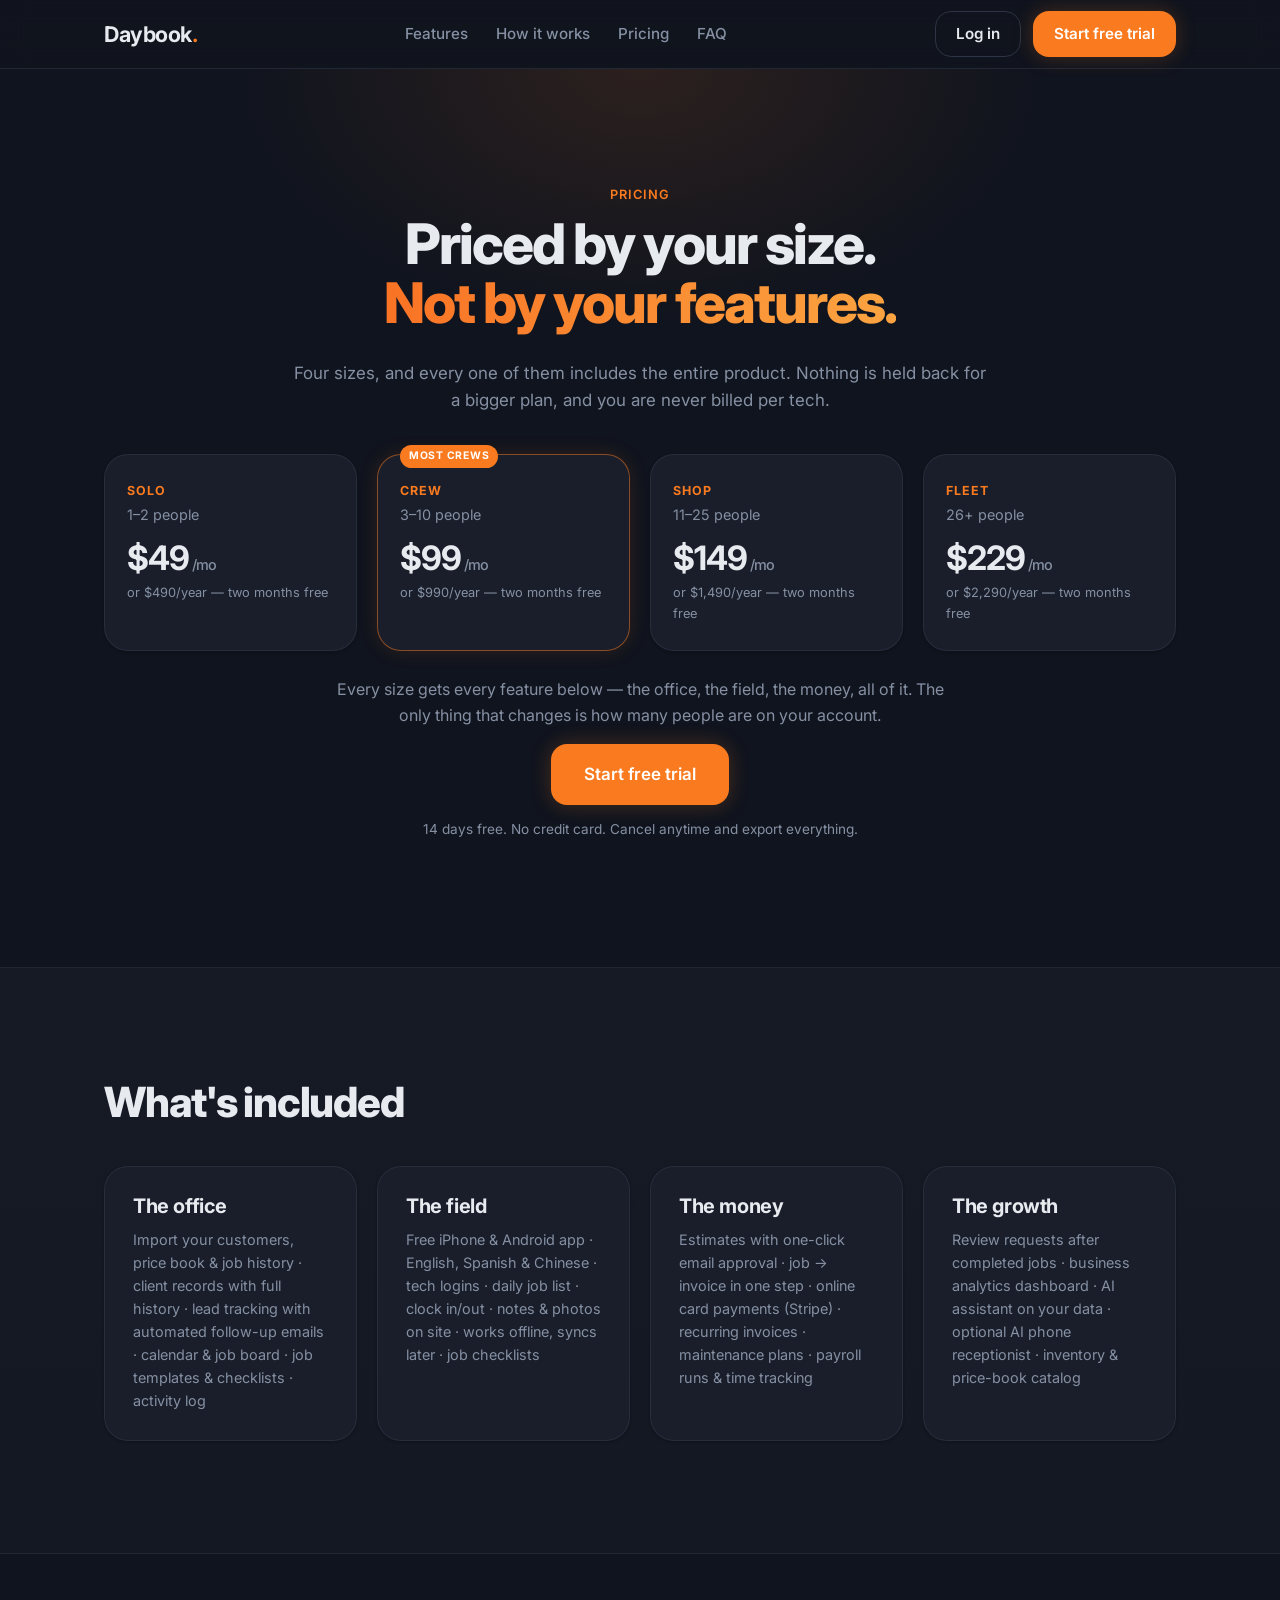
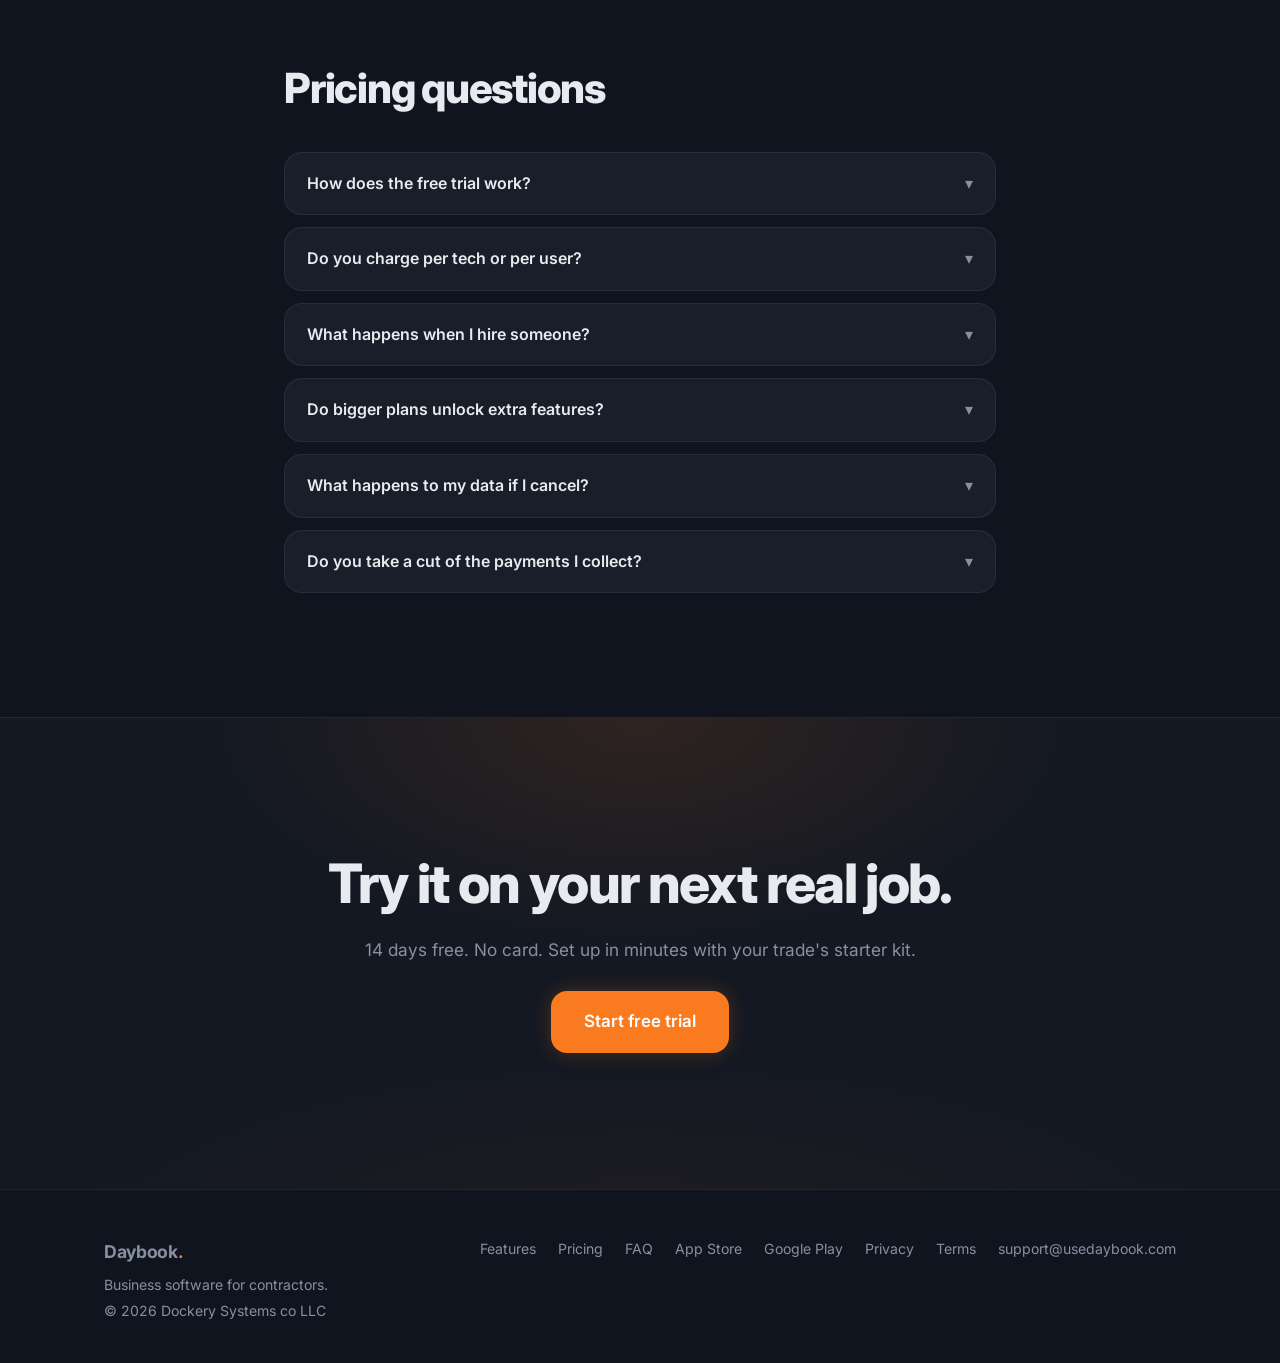
==== commit 6e956f32: "Give the home page visual rhythm and heavier display type - Hero h1 is now "Run the whole job in one" ====
--- a/pricing/index.html
+++ b/pricing/index.html
@@ -5,32 +5,16 @@
   <meta name="viewport" content="width=device-width, initial-scale=1">
   <title>Pricing — Daybook</title>
   <meta name="description" content="Daybook pricing: $49 to $229/month by company size, with every feature included at every size. Never billed per tech. 14-day free trial, no credit card required.">
-  <link rel="canonical" href="https://usedaybook.com/pricing/">
   <link rel="icon" type="image/svg+xml" href="/assets/favicon.svg">
-  <link rel="icon" type="image/png" sizes="32x32" href="/assets/favicon-32.png">
-  <link rel="icon" type="image/png" sizes="192x192" href="/assets/icon-192.png">
-  <link rel="apple-touch-icon" href="/assets/apple-touch-icon.png">
-  <meta name="theme-color" content="#10141e">
   <link rel="preconnect" href="https://fonts.googleapis.com">
   <link rel="preconnect" href="https://fonts.gstatic.com" crossorigin>
-  <link href="https://fonts.googleapis.com/css2?family=Inter:wght@400;500;600;700&display=swap" rel="stylesheet">
+  <link href="https://fonts.googleapis.com/css2?family=Inter:wght@400;500;600;700;800&display=swap" rel="stylesheet">
   <link rel="stylesheet" href="/assets/styles.css">
   <script>document.documentElement.classList.add('js')</script>
   <meta property="og:title" content="Pricing — Daybook">
   <meta property="og:description" content="Priced by your size, not your features. $49–$229/month, everything included at every size. Never billed per tech.">
   <meta property="og:type" content="website">
   <meta property="og:url" content="https://usedaybook.com/pricing/">
-  <meta property="og:site_name" content="Daybook">
-  <meta property="og:image" content="https://usedaybook.com/assets/og-image.jpg">
-  <meta property="og:image:type" content="image/jpeg">
-  <meta property="og:image:width" content="1200">
-  <meta property="og:image:height" content="630">
-  <meta property="og:image:alt" content="Daybook: Run the whole job in one place. The Daybook dashboard on a phone, for HVAC, plumbing, electrical, and roofing crews.">
-  <meta name="twitter:card" content="summary_large_image">
-  <meta name="twitter:title" content="Pricing — Daybook">
-  <meta name="twitter:description" content="Priced by your size, not your features. $49–$229/month, everything included at every size. Never billed per tech.">
-  <meta name="twitter:image" content="https://usedaybook.com/assets/og-image.jpg">
-  <meta name="twitter:image:alt" content="Daybook: Run the whole job in one place. The Daybook dashboard on a phone, for HVAC, plumbing, electrical, and roofing crews.">
 </head>
 <body>
 
@@ -48,7 +32,7 @@
     <div class="nav-cta">
       <a class="btn btn-ghost" href="https://app.usedaybook.com">Log in</a>
       <a class="btn btn-primary" href="https://app.usedaybook.com/register">Start free trial</a>
-      <button class="nav-toggle" aria-expanded="false" aria-label="Open menu"><svg class="icon-menu" xmlns="http://www.w3.org/2000/svg" width="22" height="22" viewBox="0 0 24 24" fill="none" stroke="currentColor" stroke-width="1.75" stroke-linecap="round" stroke-linejoin="round" aria-hidden="true" focusable="false"><path d="M4 5h16"/><path d="M4 12h16"/><path d="M4 19h16"/></svg><svg class="icon-close" xmlns="http://www.w3.org/2000/svg" width="22" height="22" viewBox="0 0 24 24" fill="none" stroke="currentColor" stroke-width="1.75" stroke-linecap="round" stroke-linejoin="round" aria-hidden="true" focusable="false"><path d="M18 6 6 18"/><path d="m6 6 12 12"/></svg></button>
+      <button class="nav-toggle" aria-expanded="false" aria-label="Open menu">☰</button>
     </div>
   </div>
   <div class="mobile-menu">
@@ -62,53 +46,39 @@
 </header>
 
 <main>
-  <section class="section">
+  <section class="section chapter page-hero">
     <div class="container">
       <div class="section-head reveal" style="text-align:center;margin-left:auto;margin-right:auto">
         <span class="kicker">Pricing</span>
-        <h1 style="font-size:clamp(1.9rem,4vw,2.6rem)">Priced by your size. Not by your features.</h1>
+        <h1>Priced by your size. <span class="hl">Not by your features.</span></h1>
         <p class="muted">Four sizes, and every one of them includes the entire product. Nothing is held back for a bigger plan, and you are never billed per tech.</p>
       </div>
 
-      <div class="billing-toggle-wrap">
-        <div class="billing-toggle" role="group" aria-label="Billing period">
-          <button type="button" class="billing-opt" data-billing="monthly" aria-pressed="true">Monthly</button>
-          <button type="button" class="billing-opt" data-billing="annual" aria-pressed="false">Annual <span class="billing-badge">2 months free</span></button>
-        </div>
-      </div>
-      <div class="grid-4 bands reveal stagger">
-        <div class="card band" data-price-monthly="49" data-price-annual="490">
+      <div class="grid-4 reveal stagger">
+        <div class="card band">
           <span class="band-name">Solo</span>
           <span class="band-seats">1–2 people</span>
-          <div class="band-price"><span class="band-amt">$49</span><span class="per"> /mo</span></div>
+          <div class="band-price">$49<span class="per"> /mo</span></div>
           <div class="band-annual">or $490/year — two months free</div>
-          <p class="band-incl">Everything included</p>
-          <a class="btn btn-ghost band-cta" href="https://app.usedaybook.com/register">Start free trial</a>
         </div>
-        <div class="card band featured" data-price-monthly="99" data-price-annual="990">
+        <div class="card band featured">
           <span class="band-tag">Most crews</span>
           <span class="band-name">Crew</span>
           <span class="band-seats">3–10 people</span>
-          <div class="band-price"><span class="band-amt">$99</span><span class="per"> /mo</span></div>
+          <div class="band-price">$99<span class="per"> /mo</span></div>
           <div class="band-annual">or $990/year — two months free</div>
-          <p class="band-incl">Everything included</p>
-          <a class="btn btn-primary band-cta" href="https://app.usedaybook.com/register">Start free trial</a>
         </div>
-        <div class="card band" data-price-monthly="149" data-price-annual="1490">
+        <div class="card band">
           <span class="band-name">Shop</span>
           <span class="band-seats">11–25 people</span>
-          <div class="band-price"><span class="band-amt">$149</span><span class="per"> /mo</span></div>
+          <div class="band-price">$149<span class="per"> /mo</span></div>
           <div class="band-annual">or $1,490/year — two months free</div>
-          <p class="band-incl">Everything included</p>
-          <a class="btn btn-ghost band-cta" href="https://app.usedaybook.com/register">Start free trial</a>
         </div>
-        <div class="card band" data-price-monthly="229" data-price-annual="2290">
+        <div class="card band">
           <span class="band-name">Fleet</span>
           <span class="band-seats">26+ people</span>
-          <div class="band-price"><span class="band-amt">$229</span><span class="per"> /mo</span></div>
+          <div class="band-price">$229<span class="per"> /mo</span></div>
           <div class="band-annual">or $2,290/year — two months free</div>
-          <p class="band-incl">Everything included</p>
-          <a class="btn btn-ghost band-cta" href="https://app.usedaybook.com/register">Start free trial</a>
         </div>
       </div>
 
@@ -120,7 +90,7 @@
     </div>
   </section>
 
-  <section class="section" style="padding-top:0">
+  <section class="section chapter chapter-alt">
     <div class="container">
       <div class="section-head reveal">
         <h2>What's included</h2>
@@ -146,32 +116,32 @@
     </div>
   </section>
 
-  <section class="section" style="padding-top:0">
+  <section class="section chapter">
     <div class="container" style="max-width:760px">
       <div class="section-head reveal"><h2>Pricing questions</h2></div>
       <div class="reveal">
         <div class="faq-item">
-          <button class="faq-q" aria-expanded="false">How does the free trial work?<span class="chev"><svg xmlns="http://www.w3.org/2000/svg" width="18" height="18" viewBox="0 0 24 24" fill="none" stroke="currentColor" stroke-width="1.75" stroke-linecap="round" stroke-linejoin="round" aria-hidden="true" focusable="false"><path d="m6 9 6 6 6-6"/></svg></span></button>
+          <button class="faq-q" aria-expanded="false">How does the free trial work?<span class="chev">▾</span></button>
           <div class="faq-a">Sign up and use everything for 14 days. We don't ask for a card up front. If Daybook isn't for you, walk away — nothing to cancel, nothing charged.</div>
         </div>
         <div class="faq-item">
-          <button class="faq-q" aria-expanded="false">Do you charge per tech or per user?<span class="chev"><svg xmlns="http://www.w3.org/2000/svg" width="18" height="18" viewBox="0 0 24 24" fill="none" stroke="currentColor" stroke-width="1.75" stroke-linecap="round" stroke-linejoin="round" aria-hidden="true" focusable="false"><path d="m6 9 6 6 6-6"/></svg></span></button>
+          <button class="faq-q" aria-expanded="false">Do you charge per tech or per user?<span class="chev">▾</span></button>
           <div class="faq-a">No. Never per head. Your price covers everyone on your account — office staff and field techs alike. Going from three techs to ten costs you nothing extra; the price only moves if you grow into a bigger size.</div>
         </div>
         <div class="faq-item">
-          <button class="faq-q" aria-expanded="false">What happens when I hire someone?<span class="chev"><svg xmlns="http://www.w3.org/2000/svg" width="18" height="18" viewBox="0 0 24 24" fill="none" stroke="currentColor" stroke-width="1.75" stroke-linecap="round" stroke-linejoin="round" aria-hidden="true" focusable="false"><path d="m6 9 6 6 6-6"/></svg></span></button>
+          <button class="faq-q" aria-expanded="false">What happens when I hire someone?<span class="chev">▾</span></button>
           <div class="faq-a">Within your size, nothing — add them and carry on. If a hire takes you past it, we'll show you the next size, what it costs, and the prorated amount for the rest of your current month before anything is charged. You only ever pay the difference, and you'll never be stopped from adding someone to your team.</div>
         </div>
         <div class="faq-item">
-          <button class="faq-q" aria-expanded="false">Do bigger plans unlock extra features?<span class="chev"><svg xmlns="http://www.w3.org/2000/svg" width="18" height="18" viewBox="0 0 24 24" fill="none" stroke="currentColor" stroke-width="1.75" stroke-linecap="round" stroke-linejoin="round" aria-hidden="true" focusable="false"><path d="m6 9 6 6 6-6"/></svg></span></button>
+          <button class="faq-q" aria-expanded="false">Do bigger plans unlock extra features?<span class="chev">▾</span></button>
           <div class="faq-a">No — and this is the part we care most about. A Solo account and a Fleet account run identical software: same AI, same automations, same reporting, same everything. We don't believe in holding a feature hostage to sell you an upgrade. A bigger company simply pays a bit more for the same product.</div>
         </div>
         <div class="faq-item">
-          <button class="faq-q" aria-expanded="false">What happens to my data if I cancel?<span class="chev"><svg xmlns="http://www.w3.org/2000/svg" width="18" height="18" viewBox="0 0 24 24" fill="none" stroke="currentColor" stroke-width="1.75" stroke-linecap="round" stroke-linejoin="round" aria-hidden="true" focusable="false"><path d="m6 9 6 6 6-6"/></svg></span></button>
+          <button class="faq-q" aria-expanded="false">What happens to my data if I cancel?<span class="chev">▾</span></button>
           <div class="faq-a">It's yours. You can export all of it from settings before you go, and you can delete your account and everything in it yourself — no phone call, no retention games.</div>
         </div>
         <div class="faq-item">
-          <button class="faq-q" aria-expanded="false">Do you take a cut of the payments I collect?<span class="chev"><svg xmlns="http://www.w3.org/2000/svg" width="18" height="18" viewBox="0 0 24 24" fill="none" stroke="currentColor" stroke-width="1.75" stroke-linecap="round" stroke-linejoin="round" aria-hidden="true" focusable="false"><path d="m6 9 6 6 6-6"/></svg></span></button>
+          <button class="faq-q" aria-expanded="false">Do you take a cut of the payments I collect?<span class="chev">▾</span></button>
           <div class="faq-a">Not a cent. Card payments are processed by Stripe at Stripe's standard rates, charged to you directly — we don't mark them up and we don't skim a percentage of your invoices. What your customer pays you is between you and Stripe.</div>
         </div>
       </div>
--- a/assets/styles.css
+++ b/assets/styles.css
@@ -686,139 +686,154 @@
   .mock-kpi .value { font-size: 1rem; }
 }
 
-/* ── pricing ──────────────── */
-/* Monthly / Annual toggle — hidden unless JS is running (site.js drives it). */
-.billing-toggle-wrap { display: none; justify-content: center; margin: 0 0 30px; }
-html.js .billing-toggle-wrap { display: flex; }
-.billing-toggle {
-  display: inline-flex;
-  gap: 4px;
-  padding: 4px;
-  background: hsl(var(--card));
-  border: 1px solid hsl(var(--border) / 0.8);
-  border-radius: 99px;
-  box-shadow: var(--shadow-1);
-}
-.billing-opt {
-  display: inline-flex;
-  align-items: center;
-  gap: 8px;
-  padding: 9px 18px;
-  border: 0;
-  border-radius: 99px;
-  background: transparent;
-  color: hsl(var(--muted-fg));
-  font: inherit;
-  font-size: 0.92rem;
-  font-weight: 600;
-  cursor: pointer;
-  transition: background-color var(--duration-base) var(--ease-out),
-              color var(--duration-base) var(--ease-out);
-}
-.billing-opt:hover { color: hsl(var(--foreground)); }
-.billing-opt[aria-pressed="true"] {
-  background: hsl(var(--card-2));
-  color: hsl(var(--foreground));
-  box-shadow: inset 0 0 0 1px hsl(var(--border)), var(--shadow-1);
-}
-.billing-opt:focus-visible { outline: 2px solid hsl(var(--primary)); outline-offset: 2px; }
-.billing-badge {
-  font-size: 0.66rem;
-  font-weight: 700;
-  letter-spacing: 0.05em;
-  text-transform: uppercase;
-  padding: 3px 8px;
-  border-radius: 99px;
-  background: hsl(var(--primary) / 0.16);
-  color: hsl(var(--primary));
-  white-space: nowrap;
-}
-
-/* Bands: equal height; the "included" line + CTA sit together at the bottom. */
-.bands { align-items: stretch; }
-.bands .band { height: 100%; }
-.band-price .band-amt { font-variant-numeric: tabular-nums; }
-.bands .band-annual { min-height: 1.3em; margin-bottom: 18px; }
-.band-incl {
-  display: flex;
-  align-items: center;
-  gap: 7px;
-  margin: auto 0 20px;
-  padding-top: 16px;
-  border-top: 1px solid hsl(var(--border) / 0.7);
-  font-size: 0.85rem;
-  color: hsl(var(--foreground) / 0.85);
-}
-.band-incl::before {
+/* ── rhythm ──────────────────────────────────────────────────────── */
+/* Display type: heavier, tighter, balanced. Overrides the base h1/h2 above. */
+h1, h2 { font-weight: 800; text-wrap: balance; }
+h1 {
+  font-size: clamp(2.5rem, 6vw, 4.25rem);
+  line-height: 1.04;
+  letter-spacing: -0.035em;
+}
+h2 {
+  font-size: clamp(1.75rem, 3.6vw, 2.6rem);
+  line-height: 1.1;
+  letter-spacing: -0.03em;
+}
+.section-head p, .hero .lede { text-wrap: pretty; }
+.section-head .muted { font-size: 1.06rem; }
+
+/* One highlighted phrase per headline. Solid orange first, gradient where supported. */
+.hl { color: hsl(var(--primary)); }
+@supports ((-webkit-background-clip: text) or (background-clip: text)) {
+  .hl {
+    background: linear-gradient(100deg, hsl(22 95% 56%) 0%, hsl(32 96% 62%) 100%);
+    -webkit-background-clip: text;
+    background-clip: text;
+    color: transparent;
+  }
+}
+
+/* Nothing full-bleed may widen the page: clip (not hidden — no scroll container,
+   so sticky/anchors keep working) at <main>. */
+main { overflow-x: clip; }
+
+/* Hero glow: full-bleed layer behind the hero, faded out at the bottom. */
+.hero { position: relative; isolation: isolate; }
+.hero > * { min-width: 0; }
+.hero .lede { font-size: clamp(1.08rem, 1.4vw, 1.22rem); margin-top: 22px; }
+.hero::before {
   content: "";
-  flex: none;
-  width: 14px; height: 14px;
-  border-radius: 50%;
-  background: hsl(var(--status-complete) / 0.2)
-    url("data:image/svg+xml,%3Csvg xmlns='http://www.w3.org/2000/svg' viewBox='0 0 24 24' fill='none' stroke='%2346b37d' stroke-width='3.5' stroke-linecap='round' stroke-linejoin='round'%3E%3Cpath d='M20 6 9 17l-5-5'/%3E%3C/svg%3E") center / 9px no-repeat;
-}
-.band-cta {
-  width: 100%;
-  text-align: center;
-  padding: 12px 16px;
-  font-size: 0.95rem;
-}
-
-@media (max-width: 430px) {
-  .billing-opt { padding: 9px 14px; }
-}
-
-/* 404 — footer sits at the bottom of a short page. */
-body.page-404 { min-height: 100vh; display: flex; flex-direction: column; }
-body.page-404 main { flex: 1 0 auto; }
-/* ── icons ──────────────── */
-/* Inline Lucide line icons (stroke 1.75, currentColor) replacing emoji and text glyphs. */
-.trade-tile .icon {
+  position: absolute;
+  z-index: -1;
+  top: -68px;                       /* reach up under the glass nav */
+  bottom: 0;
+  left: calc(50% - 50vw);
+  right: calc(50% - 50vw);
+  pointer-events: none;
+  background:
+    radial-gradient(ellipse 42% 58% at 74% 38%, hsl(var(--primary) / 0.12), transparent 70%),
+    radial-gradient(ellipse 30% 40% at 12% 8%, hsl(var(--primary) / 0.07), transparent 70%),
+    linear-gradient(hsl(var(--foreground) / 0.028) 1px, transparent 1px) 0 0 / 56px 56px,
+    linear-gradient(90deg, hsl(var(--foreground) / 0.028) 1px, transparent 1px) 0 0 / 56px 56px;
+  -webkit-mask-image: linear-gradient(180deg, #000 55%, transparent 100%);
+  mask-image: linear-gradient(180deg, #000 55%, transparent 100%);
+}
+
+/* Chapters: every section gets full, even padding; alternate ones sit on a
+   slightly lifted surface with hairlines so the page reads in distinct parts. */
+.section.chapter,
+.section-tight.chapter { padding: clamp(72px, 9vw, 112px) 0; }
+.chapter-alt {
+  background: linear-gradient(180deg, hsl(222 27% 11.5%) 0%, hsl(222 28% 10.5%) 100%);
+  border-top: 1px solid hsl(var(--border) / 0.55);
+  border-bottom: 1px solid hsl(var(--border) / 0.55);
+}
+.section-tight.chapter.problem { padding: clamp(56px, 6vw, 80px) 0; }
+
+/* Problem strip: a pain point per card, marked with a short muted-red rule. */
+.problem .card {
+  position: relative;
+  background: linear-gradient(180deg, hsl(var(--card)) 0%, hsl(222 26% 12%) 100%);
+}
+.problem .card::before {
+  content: "";
+  display: block;
+  width: 32px; height: 3px;
+  border-radius: 3px;
+  background: hsl(8 70% 58% / 0.8);
+  margin-bottom: 18px;
+}
+.problem .card h3 { font-size: 1.15rem; letter-spacing: -0.015em; }
+
+/* How it works: larger numerals, a hairline joining the steps on wide screens. */
+.how .grid-3 { position: relative; }
+.how .card {
+  position: relative;
+  background: linear-gradient(180deg, hsl(var(--card-2)) 0%, hsl(var(--card)) 100%);
+  border-color: hsl(var(--border));
+}
+.how .step-num {
   width: 48px; height: 48px;
-  margin: 0 auto 14px;
-  display: flex; align-items: center; justify-content: center;
-  font-size: 0;
-  background: hsl(var(--primary) / 0.12);
-  color: hsl(var(--primary));
-  border: 1px solid hsl(var(--primary) / 0.18);
+  font-size: 1.15rem;
+  font-weight: 800;
   border-radius: 14px;
-}
-.trade-tile .icon svg { width: 24px; height: 24px; display: block; }
-
-.trust-icon {
-  width: 40px; height: 40px;
-  display: flex; align-items: center; justify-content: center;
-  margin-bottom: 14px;
-  background: hsl(var(--primary) / 0.12);
-  color: hsl(var(--primary));
-  border: 1px solid hsl(var(--primary) / 0.18);
-  border-radius: 12px;
-}
-.trust-icon svg { width: 22px; height: 22px; display: block; }
-
-.nav-toggle {
-  min-width: 44px; min-height: 44px;
-  padding: 0;
-  align-items: center; justify-content: center;
-  line-height: 0;
-}
-.nav-toggle svg { width: 22px; height: 22px; display: block; }
-.nav-toggle .icon-close { display: none; }
-.nav-toggle[aria-expanded="true"] .icon-menu { display: none; }
-.nav-toggle[aria-expanded="true"] .icon-close { display: block; }
-.nav-toggle:focus-visible { outline: 2px solid hsl(var(--primary)); outline-offset: 2px; }
-@media (max-width: 900px) {
-  .nav-toggle { display: inline-flex; }
-}
-/* The 44px tap target is wider than the old glyph button; tighten the phone nav's gaps so
-   wordmark + trial button + toggle still fit at 375 without horizontal scroll. */
+  background: hsl(var(--primary) / 0.14);
+  box-shadow: inset 0 0 0 1px hsl(var(--primary) / 0.35), 0 0 24px hsl(var(--primary) / 0.12);
+  margin-bottom: 18px;
+}
+@media (min-width: 901px) {
+  .how .grid-3::before {
+    content: "";
+    position: absolute;
+    top: 52px;                      /* card padding 28 + half the 48px numeral */
+    left: 12%; right: 12%;
+    height: 1px;
+    background: linear-gradient(90deg, transparent, hsl(var(--primary) / 0.35), transparent);
+    z-index: 0;
+  }
+  .how .card { z-index: 1; }
+}
+
+/* Final CTA: a stronger closing band with its own glow. */
+.cta-band {
+  position: relative;
+  isolation: isolate;
+  overflow: hidden;
+  padding: clamp(88px, 11vw, 136px) 24px;
+  background: hsl(222 28% 10.5%);
+  border-top: 1px solid hsl(var(--border) / 0.55);
+}
+.cta-band::before {
+  content: "";
+  position: absolute;
+  inset: 0;
+  z-index: -1;
+  pointer-events: none;
+  background:
+    radial-gradient(ellipse 50% 70% at 50% 0%, hsl(var(--primary) / 0.12), transparent 70%),
+    radial-gradient(ellipse 70% 60% at 50% 110%, hsl(var(--primary) / 0.05), transparent 70%);
+}
+/* The alternating section above already draws the hairline. */
+.chapter-alt + .cta-band { border-top: 0; }
+.cta-band h2 { font-size: clamp(2.1rem, 5vw, 3.4rem); margin-bottom: 0.4em; }
+.cta-band .muted { font-size: 1.08rem; }
+
+/* Pricing page top section: same headline treatment and glow. */
+.page-hero { position: relative; isolation: isolate; overflow: clip; }
+.page-hero::before {
+  content: "";
+  position: absolute;
+  inset: 0 0 auto 0;
+  height: 520px;
+  z-index: -1;
+  pointer-events: none;
+  background: radial-gradient(ellipse 45% 70% at 50% 0%, hsl(var(--primary) / 0.12), transparent 70%);
+}
+.page-hero h1 { font-size: clamp(2.25rem, 5vw, 3.5rem); }
+
 @media (max-width: 560px) {
-  .nav-inner { gap: 16px; }
-  .nav-cta { gap: 8px; }
-}
-
-.faq-q .chev { display: inline-flex; align-items: center; justify-content: center; line-height: 0; }
-.faq-q .chev svg { width: 18px; height: 18px; display: block; }
-@media (prefers-reduced-motion: reduce) {
-  .faq-q .chev { transition: none; }
-}
+  .section.chapter,
+  .section-tight.chapter { padding: 64px 0; }
+  .section-tight.chapter.problem { padding: 48px 0; }
+  h1 { letter-spacing: -0.03em; }
+}
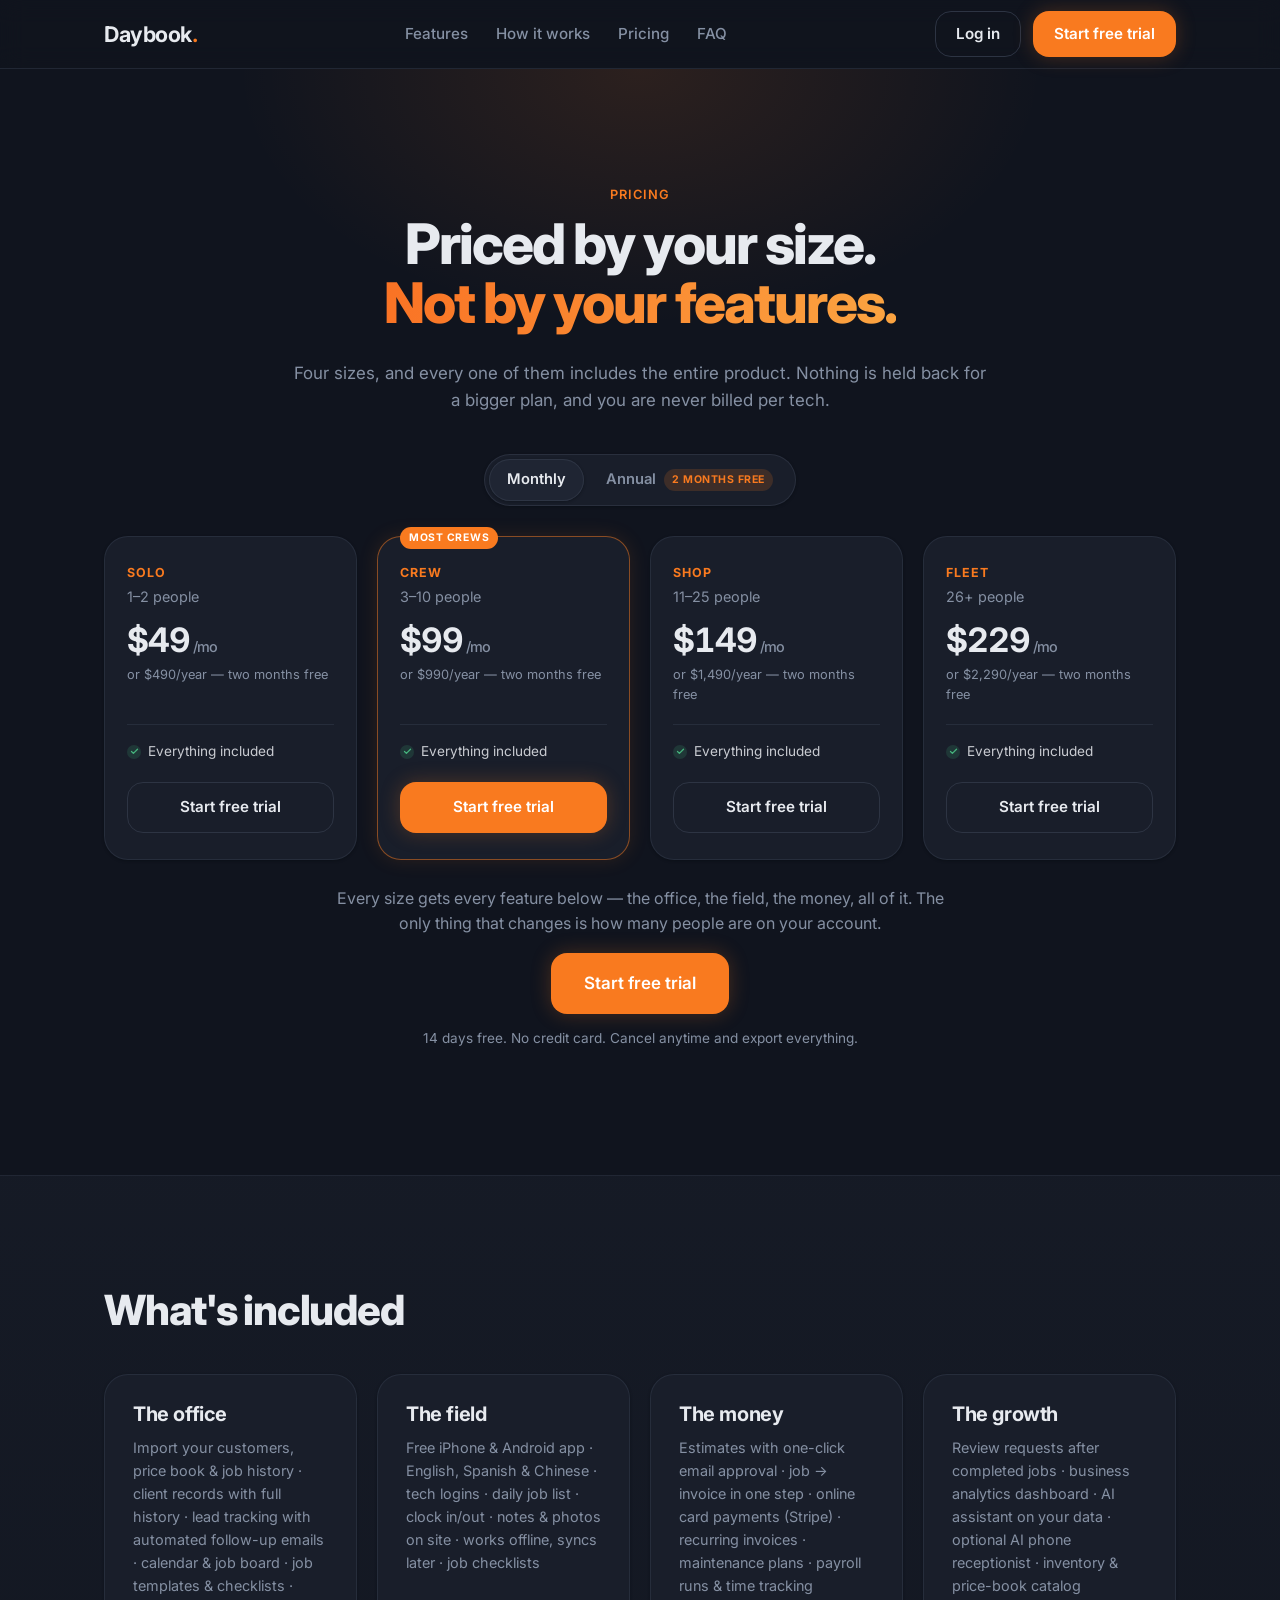
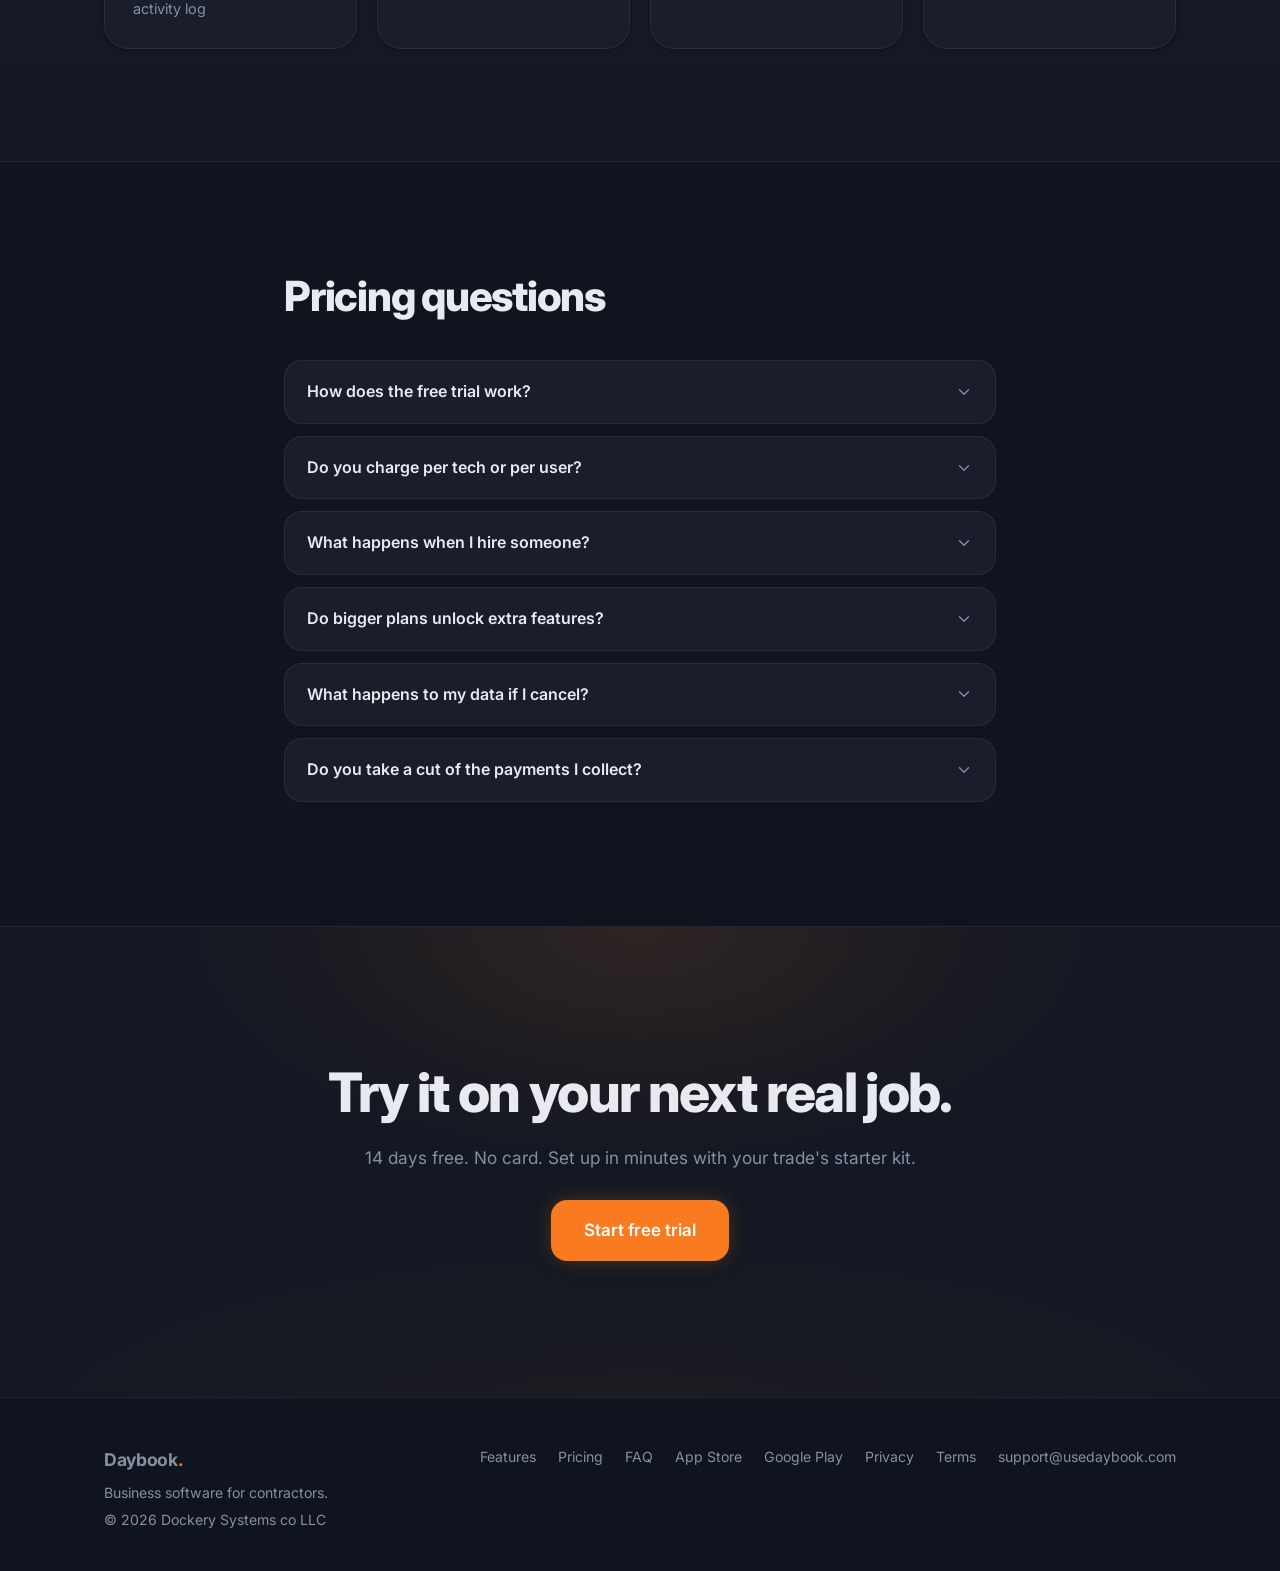
==== commit 191f41b3: "Merge branch 'wt/rhythm' into claude/compassionate-wright-7ay60a" ====
--- a/pricing/index.html
+++ b/pricing/index.html
@@ -5,7 +5,12 @@
   <meta name="viewport" content="width=device-width, initial-scale=1">
   <title>Pricing — Daybook</title>
   <meta name="description" content="Daybook pricing: $49 to $229/month by company size, with every feature included at every size. Never billed per tech. 14-day free trial, no credit card required.">
+  <link rel="canonical" href="https://usedaybook.com/pricing/">
   <link rel="icon" type="image/svg+xml" href="/assets/favicon.svg">
+  <link rel="icon" type="image/png" sizes="32x32" href="/assets/favicon-32.png">
+  <link rel="icon" type="image/png" sizes="192x192" href="/assets/icon-192.png">
+  <link rel="apple-touch-icon" href="/assets/apple-touch-icon.png">
+  <meta name="theme-color" content="#10141e">
   <link rel="preconnect" href="https://fonts.googleapis.com">
   <link rel="preconnect" href="https://fonts.gstatic.com" crossorigin>
   <link href="https://fonts.googleapis.com/css2?family=Inter:wght@400;500;600;700;800&display=swap" rel="stylesheet">
@@ -15,6 +20,17 @@
   <meta property="og:description" content="Priced by your size, not your features. $49–$229/month, everything included at every size. Never billed per tech.">
   <meta property="og:type" content="website">
   <meta property="og:url" content="https://usedaybook.com/pricing/">
+  <meta property="og:site_name" content="Daybook">
+  <meta property="og:image" content="https://usedaybook.com/assets/og-image.jpg">
+  <meta property="og:image:type" content="image/jpeg">
+  <meta property="og:image:width" content="1200">
+  <meta property="og:image:height" content="630">
+  <meta property="og:image:alt" content="Daybook: Run the whole job in one place. The Daybook dashboard on a phone, for HVAC, plumbing, electrical, and roofing crews.">
+  <meta name="twitter:card" content="summary_large_image">
+  <meta name="twitter:title" content="Pricing — Daybook">
+  <meta name="twitter:description" content="Priced by your size, not your features. $49–$229/month, everything included at every size. Never billed per tech.">
+  <meta name="twitter:image" content="https://usedaybook.com/assets/og-image.jpg">
+  <meta name="twitter:image:alt" content="Daybook: Run the whole job in one place. The Daybook dashboard on a phone, for HVAC, plumbing, electrical, and roofing crews.">
 </head>
 <body>
 
@@ -32,7 +48,7 @@
     <div class="nav-cta">
       <a class="btn btn-ghost" href="https://app.usedaybook.com">Log in</a>
       <a class="btn btn-primary" href="https://app.usedaybook.com/register">Start free trial</a>
-      <button class="nav-toggle" aria-expanded="false" aria-label="Open menu">☰</button>
+      <button class="nav-toggle" aria-expanded="false" aria-label="Open menu"><svg class="icon-menu" xmlns="http://www.w3.org/2000/svg" width="22" height="22" viewBox="0 0 24 24" fill="none" stroke="currentColor" stroke-width="1.75" stroke-linecap="round" stroke-linejoin="round" aria-hidden="true" focusable="false"><path d="M4 5h16"/><path d="M4 12h16"/><path d="M4 19h16"/></svg><svg class="icon-close" xmlns="http://www.w3.org/2000/svg" width="22" height="22" viewBox="0 0 24 24" fill="none" stroke="currentColor" stroke-width="1.75" stroke-linecap="round" stroke-linejoin="round" aria-hidden="true" focusable="false"><path d="M18 6 6 18"/><path d="m6 6 12 12"/></svg></button>
     </div>
   </div>
   <div class="mobile-menu">
@@ -54,31 +70,45 @@
         <p class="muted">Four sizes, and every one of them includes the entire product. Nothing is held back for a bigger plan, and you are never billed per tech.</p>
       </div>
 
-      <div class="grid-4 reveal stagger">
-        <div class="card band">
+      <div class="billing-toggle-wrap">
+        <div class="billing-toggle" role="group" aria-label="Billing period">
+          <button type="button" class="billing-opt" data-billing="monthly" aria-pressed="true">Monthly</button>
+          <button type="button" class="billing-opt" data-billing="annual" aria-pressed="false">Annual <span class="billing-badge">2 months free</span></button>
+        </div>
+      </div>
+      <div class="grid-4 bands reveal stagger">
+        <div class="card band" data-price-monthly="49" data-price-annual="490">
           <span class="band-name">Solo</span>
           <span class="band-seats">1–2 people</span>
-          <div class="band-price">$49<span class="per"> /mo</span></div>
+          <div class="band-price"><span class="band-amt">$49</span><span class="per"> /mo</span></div>
           <div class="band-annual">or $490/year — two months free</div>
-        </div>
-        <div class="card band featured">
+          <p class="band-incl">Everything included</p>
+          <a class="btn btn-ghost band-cta" href="https://app.usedaybook.com/register">Start free trial</a>
+        </div>
+        <div class="card band featured" data-price-monthly="99" data-price-annual="990">
           <span class="band-tag">Most crews</span>
           <span class="band-name">Crew</span>
           <span class="band-seats">3–10 people</span>
-          <div class="band-price">$99<span class="per"> /mo</span></div>
+          <div class="band-price"><span class="band-amt">$99</span><span class="per"> /mo</span></div>
           <div class="band-annual">or $990/year — two months free</div>
-        </div>
-        <div class="card band">
+          <p class="band-incl">Everything included</p>
+          <a class="btn btn-primary band-cta" href="https://app.usedaybook.com/register">Start free trial</a>
+        </div>
+        <div class="card band" data-price-monthly="149" data-price-annual="1490">
           <span class="band-name">Shop</span>
           <span class="band-seats">11–25 people</span>
-          <div class="band-price">$149<span class="per"> /mo</span></div>
+          <div class="band-price"><span class="band-amt">$149</span><span class="per"> /mo</span></div>
           <div class="band-annual">or $1,490/year — two months free</div>
-        </div>
-        <div class="card band">
+          <p class="band-incl">Everything included</p>
+          <a class="btn btn-ghost band-cta" href="https://app.usedaybook.com/register">Start free trial</a>
+        </div>
+        <div class="card band" data-price-monthly="229" data-price-annual="2290">
           <span class="band-name">Fleet</span>
           <span class="band-seats">26+ people</span>
-          <div class="band-price">$229<span class="per"> /mo</span></div>
+          <div class="band-price"><span class="band-amt">$229</span><span class="per"> /mo</span></div>
           <div class="band-annual">or $2,290/year — two months free</div>
+          <p class="band-incl">Everything included</p>
+          <a class="btn btn-ghost band-cta" href="https://app.usedaybook.com/register">Start free trial</a>
         </div>
       </div>
 
@@ -121,27 +151,27 @@
       <div class="section-head reveal"><h2>Pricing questions</h2></div>
       <div class="reveal">
         <div class="faq-item">
-          <button class="faq-q" aria-expanded="false">How does the free trial work?<span class="chev">▾</span></button>
+          <button class="faq-q" aria-expanded="false">How does the free trial work?<span class="chev"><svg xmlns="http://www.w3.org/2000/svg" width="18" height="18" viewBox="0 0 24 24" fill="none" stroke="currentColor" stroke-width="1.75" stroke-linecap="round" stroke-linejoin="round" aria-hidden="true" focusable="false"><path d="m6 9 6 6 6-6"/></svg></span></button>
           <div class="faq-a">Sign up and use everything for 14 days. We don't ask for a card up front. If Daybook isn't for you, walk away — nothing to cancel, nothing charged.</div>
         </div>
         <div class="faq-item">
-          <button class="faq-q" aria-expanded="false">Do you charge per tech or per user?<span class="chev">▾</span></button>
+          <button class="faq-q" aria-expanded="false">Do you charge per tech or per user?<span class="chev"><svg xmlns="http://www.w3.org/2000/svg" width="18" height="18" viewBox="0 0 24 24" fill="none" stroke="currentColor" stroke-width="1.75" stroke-linecap="round" stroke-linejoin="round" aria-hidden="true" focusable="false"><path d="m6 9 6 6 6-6"/></svg></span></button>
           <div class="faq-a">No. Never per head. Your price covers everyone on your account — office staff and field techs alike. Going from three techs to ten costs you nothing extra; the price only moves if you grow into a bigger size.</div>
         </div>
         <div class="faq-item">
-          <button class="faq-q" aria-expanded="false">What happens when I hire someone?<span class="chev">▾</span></button>
+          <button class="faq-q" aria-expanded="false">What happens when I hire someone?<span class="chev"><svg xmlns="http://www.w3.org/2000/svg" width="18" height="18" viewBox="0 0 24 24" fill="none" stroke="currentColor" stroke-width="1.75" stroke-linecap="round" stroke-linejoin="round" aria-hidden="true" focusable="false"><path d="m6 9 6 6 6-6"/></svg></span></button>
           <div class="faq-a">Within your size, nothing — add them and carry on. If a hire takes you past it, we'll show you the next size, what it costs, and the prorated amount for the rest of your current month before anything is charged. You only ever pay the difference, and you'll never be stopped from adding someone to your team.</div>
         </div>
         <div class="faq-item">
-          <button class="faq-q" aria-expanded="false">Do bigger plans unlock extra features?<span class="chev">▾</span></button>
+          <button class="faq-q" aria-expanded="false">Do bigger plans unlock extra features?<span class="chev"><svg xmlns="http://www.w3.org/2000/svg" width="18" height="18" viewBox="0 0 24 24" fill="none" stroke="currentColor" stroke-width="1.75" stroke-linecap="round" stroke-linejoin="round" aria-hidden="true" focusable="false"><path d="m6 9 6 6 6-6"/></svg></span></button>
           <div class="faq-a">No — and this is the part we care most about. A Solo account and a Fleet account run identical software: same AI, same automations, same reporting, same everything. We don't believe in holding a feature hostage to sell you an upgrade. A bigger company simply pays a bit more for the same product.</div>
         </div>
         <div class="faq-item">
-          <button class="faq-q" aria-expanded="false">What happens to my data if I cancel?<span class="chev">▾</span></button>
+          <button class="faq-q" aria-expanded="false">What happens to my data if I cancel?<span class="chev"><svg xmlns="http://www.w3.org/2000/svg" width="18" height="18" viewBox="0 0 24 24" fill="none" stroke="currentColor" stroke-width="1.75" stroke-linecap="round" stroke-linejoin="round" aria-hidden="true" focusable="false"><path d="m6 9 6 6 6-6"/></svg></span></button>
           <div class="faq-a">It's yours. You can export all of it from settings before you go, and you can delete your account and everything in it yourself — no phone call, no retention games.</div>
         </div>
         <div class="faq-item">
-          <button class="faq-q" aria-expanded="false">Do you take a cut of the payments I collect?<span class="chev">▾</span></button>
+          <button class="faq-q" aria-expanded="false">Do you take a cut of the payments I collect?<span class="chev"><svg xmlns="http://www.w3.org/2000/svg" width="18" height="18" viewBox="0 0 24 24" fill="none" stroke="currentColor" stroke-width="1.75" stroke-linecap="round" stroke-linejoin="round" aria-hidden="true" focusable="false"><path d="m6 9 6 6 6-6"/></svg></span></button>
           <div class="faq-a">Not a cent. Card payments are processed by Stripe at Stripe's standard rates, charged to you directly — we don't mark them up and we don't skim a percentage of your invoices. What your customer pays you is between you and Stripe.</div>
         </div>
       </div>
--- a/assets/styles.css
+++ b/assets/styles.css
@@ -125,38 +125,7 @@
 
 .btn-lg { padding: 16px 32px; font-size: 1.06rem; }
 
-/* ── App store links ─────────────────────────────────────────────── */
-.store-links { display: flex; gap: 12px; flex-wrap: wrap; margin-top: 20px; }
-.btn-store {
-  display: inline-flex;
-  flex-direction: column;
-  justify-content: center;
-  min-width: 170px;
-  padding: 10px 22px;
-  border: 1px solid hsl(var(--border));
-  border-radius: var(--radius-button);
-  background: hsl(var(--card));
-  color: hsl(var(--foreground));
-  line-height: 1.25;
-  transition: transform var(--duration-fast) var(--ease-out),
-              background-color var(--duration-base) var(--ease-out),
-              border-color var(--duration-base) var(--ease-out);
-}
-.btn-store:hover {
-  text-decoration: none;
-  background: hsl(var(--card-2));
-  border-color: hsl(var(--muted-fg));
-}
-.btn-store:active { transform: scale(0.97); }
-.store-kicker {
-  font-size: 0.72rem;
-  letter-spacing: 0.04em;
-  text-transform: uppercase;
-  color: hsl(var(--muted-fg));
-}
-.store-name { font-size: 1.05rem; font-weight: 700; letter-spacing: -0.01em; }
-.store-links.center { justify-content: center; }
-@media (max-width: 430px) { .btn-store { flex: 1 1 100%; } }
+/* App store badges: see the store-badges block at the end of this file. */
 
 /* ── Sticky glass nav ────────────────────────────────────────────── */
 .nav {
@@ -362,17 +331,6 @@
 .dot-active { background: hsl(var(--status-active)); }
 .dot-complete { background: hsl(var(--status-complete)); }
 .dot-attention { background: hsl(var(--status-attention)); }
-
-.mock-kpis { display: grid; grid-template-columns: repeat(3, 1fr); gap: 10px; margin-bottom: 12px; }
-.mock-kpi {
-  background: hsl(var(--card-2));
-  border: 1px solid hsl(var(--border) / 0.6);
-  border-radius: var(--radius-input);
-  padding: 12px;
-}
-.mock-kpi .label { font-size: 0.65rem; letter-spacing: 0.06em; text-transform: uppercase; color: hsl(var(--muted-fg)); }
-.mock-kpi .value { font-size: 1.25rem; font-weight: 700; margin-top: 2px; }
-.mock-kpi .value.orange { color: hsl(var(--primary)); }
 
 .mock-offline {
   display: flex; align-items: center; gap: 8px;
@@ -681,9 +639,343 @@
   .section { padding: 52px 0; }
   .hero-ctas .btn { width: 100%; text-align: center; }
   .nav-cta .btn-primary { padding: 9px 14px; font-size: 0.85rem; }
-  .mock-kpis { grid-template-columns: repeat(3, 1fr); gap: 6px; }
-  .mock-kpi { padding: 8px; }
-  .mock-kpi .value { font-size: 1rem; }
+}
+
+/* ── hero-shots ──────────────── */
+/* The hero's right column: the real product photo, framed. Height is tied to
+   the viewport so headline, CTA and photo share the first screen on a laptop. */
+.hero-shot {
+  position: relative;
+  isolation: isolate;
+  margin: 0;
+  justify-self: center;
+  width: clamp(300px, calc((100vh - 240px) * 0.8), 440px);
+  width: clamp(300px, calc((100svh - 240px) * 0.8), 440px);
+  max-width: 100%;
+}
+/* Warm glow behind the phone. */
+.hero-shot::before {
+  content: "";
+  position: absolute;
+  inset: 8% 0 4%;
+  z-index: -1;
+  border-radius: 50%;
+  background: radial-gradient(closest-side, hsl(var(--primary) / 0.32), hsl(var(--primary) / 0.1) 55%, transparent);
+  filter: blur(36px);
+  pointer-events: none;
+}
+.hero-shot img {
+  display: block;
+  width: 100%;
+  height: auto;
+  aspect-ratio: 1040 / 1300;
+  object-fit: cover;
+  object-position: 50% 0;
+  border-radius: 28px;
+  box-shadow:
+    0 0 0 1px hsl(var(--primary) / 0.22),
+    0 2px 6px hsl(222 40% 4% / 0.35),
+    0 24px 48px -12px hsl(222 40% 4% / 0.65),
+    0 48px 96px -24px hsl(222 40% 4% / 0.7);
+}
+/* Floating "glass" job card, echoing the photo's first row of Today. */
+.hero-chip {
+  position: absolute;
+  left: -28px;
+  bottom: 12px;
+  display: flex;
+  align-items: center;
+  gap: 10px;
+  max-width: calc(100% + 12px);
+  padding: 11px 14px;
+  border-radius: var(--radius-input);
+  background: hsl(var(--card) / 0.72);
+  border: 1px solid hsl(0 0% 100% / 0.1);
+  -webkit-backdrop-filter: blur(var(--blur-glass)) saturate(140%);
+  backdrop-filter: blur(var(--blur-glass)) saturate(140%);
+  box-shadow: 0 16px 36px -8px hsl(222 40% 4% / 0.7), inset 0 1px 0 hsl(0 0% 100% / 0.06);
+  font-size: 0.8rem;
+  line-height: 1.35;
+}
+.hero-chip-dot {
+  width: 8px; height: 8px; border-radius: 50%; flex: none;
+  background: hsl(var(--status-active));
+  box-shadow: 0 0 0 4px hsl(var(--status-active) / 0.2);
+}
+.hero-chip-text { display: flex; flex-direction: column; min-width: 0; }
+.hero-chip-title { font-weight: 600; color: hsl(var(--foreground)); white-space: nowrap; overflow: hidden; text-overflow: ellipsis; }
+.hero-chip-sub { color: hsl(var(--muted-fg)); font-size: 0.72rem; white-space: nowrap; }
+.hero-chip .pill { flex: none; }
+
+@media (max-width: 900px) {
+  /* Stacked: crop the portrait to the dashboard's KPI cards so it doesn't push
+     the rest of the page a full screen down. */
+  .hero-shot { width: 400px; }
+  .hero-shot img { aspect-ratio: 1040 / 1120; border-radius: 24px; }
+  /* Straddle the bottom edge so the chip covers no dashboard numbers. */
+  .hero-shot { margin-bottom: 22px; }
+  .hero-chip { left: -20px; bottom: -22px; }
+}
+@media (max-width: 560px) {
+  .hero-shot { width: min(360px, 100%); }
+  /* Crop just below the "This month" card; the chip would only crowd here. */
+  .hero-shot { margin-bottom: 0; }
+  .hero-shot img { aspect-ratio: 1040 / 1060; border-radius: 22px; }
+  .hero-shot::before { inset: 6% 0 0; filter: blur(28px); }
+  .hero-chip { display: none; }
+}
+
+/* ── pricing ──────────────── */
+/* Monthly / Annual toggle — hidden unless JS is running (site.js drives it). */
+.billing-toggle-wrap { display: none; justify-content: center; margin: 0 0 30px; }
+html.js .billing-toggle-wrap { display: flex; }
+.billing-toggle {
+  display: inline-flex;
+  gap: 4px;
+  padding: 4px;
+  background: hsl(var(--card));
+  border: 1px solid hsl(var(--border) / 0.8);
+  border-radius: 99px;
+  box-shadow: var(--shadow-1);
+}
+.billing-opt {
+  display: inline-flex;
+  align-items: center;
+  gap: 8px;
+  padding: 9px 18px;
+  border: 0;
+  border-radius: 99px;
+  background: transparent;
+  color: hsl(var(--muted-fg));
+  font: inherit;
+  font-size: 0.92rem;
+  font-weight: 600;
+  cursor: pointer;
+  transition: background-color var(--duration-base) var(--ease-out),
+              color var(--duration-base) var(--ease-out);
+}
+.billing-opt:hover { color: hsl(var(--foreground)); }
+.billing-opt[aria-pressed="true"] {
+  background: hsl(var(--card-2));
+  color: hsl(var(--foreground));
+  box-shadow: inset 0 0 0 1px hsl(var(--border)), var(--shadow-1);
+}
+.billing-opt:focus-visible { outline: 2px solid hsl(var(--primary)); outline-offset: 2px; }
+.billing-badge {
+  font-size: 0.66rem;
+  font-weight: 700;
+  letter-spacing: 0.05em;
+  text-transform: uppercase;
+  padding: 3px 8px;
+  border-radius: 99px;
+  background: hsl(var(--primary) / 0.16);
+  color: hsl(var(--primary));
+  white-space: nowrap;
+}
+
+/* Bands: equal height; the "included" line + CTA sit together at the bottom. */
+.bands { align-items: stretch; }
+.bands .band { height: 100%; }
+.band-price .band-amt { font-variant-numeric: tabular-nums; }
+.bands .band-annual { min-height: 1.3em; margin-bottom: 18px; }
+.band-incl {
+  display: flex;
+  align-items: center;
+  gap: 7px;
+  margin: auto 0 20px;
+  padding-top: 16px;
+  border-top: 1px solid hsl(var(--border) / 0.7);
+  font-size: 0.85rem;
+  color: hsl(var(--foreground) / 0.85);
+}
+.band-incl::before {
+  content: "";
+  flex: none;
+  width: 14px; height: 14px;
+  border-radius: 50%;
+  background: hsl(var(--status-complete) / 0.2)
+    url("data:image/svg+xml,%3Csvg xmlns='http://www.w3.org/2000/svg' viewBox='0 0 24 24' fill='none' stroke='%2346b37d' stroke-width='3.5' stroke-linecap='round' stroke-linejoin='round'%3E%3Cpath d='M20 6 9 17l-5-5'/%3E%3C/svg%3E") center / 9px no-repeat;
+}
+.band-cta {
+  width: 100%;
+  text-align: center;
+  padding: 12px 16px;
+  font-size: 0.95rem;
+}
+
+@media (max-width: 430px) {
+  .billing-opt { padding: 9px 14px; }
+}
+
+/* 404 — footer sits at the bottom of a short page. */
+body.page-404 { min-height: 100vh; display: flex; flex-direction: column; }
+body.page-404 main { flex: 1 0 auto; }
+/* ── icons ──────────────── */
+/* Inline Lucide line icons (stroke 1.75, currentColor) replacing emoji and text glyphs. */
+.trade-tile .icon {
+  width: 48px; height: 48px;
+  margin: 0 auto 14px;
+  display: flex; align-items: center; justify-content: center;
+  font-size: 0;
+  background: hsl(var(--primary) / 0.12);
+  color: hsl(var(--primary));
+  border: 1px solid hsl(var(--primary) / 0.18);
+  border-radius: 14px;
+}
+.trade-tile .icon svg { width: 24px; height: 24px; display: block; }
+
+.trust-icon {
+  width: 40px; height: 40px;
+  display: flex; align-items: center; justify-content: center;
+  margin-bottom: 14px;
+  background: hsl(var(--primary) / 0.12);
+  color: hsl(var(--primary));
+  border: 1px solid hsl(var(--primary) / 0.18);
+  border-radius: 12px;
+}
+.trust-icon svg { width: 22px; height: 22px; display: block; }
+
+.nav-toggle {
+  min-width: 44px; min-height: 44px;
+  padding: 0;
+  align-items: center; justify-content: center;
+  line-height: 0;
+}
+.nav-toggle svg { width: 22px; height: 22px; display: block; }
+.nav-toggle .icon-close { display: none; }
+.nav-toggle[aria-expanded="true"] .icon-menu { display: none; }
+.nav-toggle[aria-expanded="true"] .icon-close { display: block; }
+.nav-toggle:focus-visible { outline: 2px solid hsl(var(--primary)); outline-offset: 2px; }
+@media (max-width: 900px) {
+  .nav-toggle { display: inline-flex; }
+}
+/* The 44px tap target is wider than the old glyph button; tighten the phone nav's gaps so
+   wordmark + trial button + toggle still fit at 375 without horizontal scroll. */
+@media (max-width: 560px) {
+  .nav-inner { gap: 16px; }
+  .nav-cta { gap: 8px; }
+}
+
+.faq-q .chev { display: inline-flex; align-items: center; justify-content: center; line-height: 0; }
+.faq-q .chev svg { width: 18px; height: 18px; display: block; }
+@media (prefers-reduced-motion: reduce) {
+  .faq-q .chev { transition: none; }
+}
+
+/* ── store-badges ──────────────── */
+/* App Store / Google Play badges, drawn to the stores' badge proportions
+   (Apple 3:1, Google ~3.4:1): black badge, hairline light border, brand
+   glyph (simple-icons) + two-line wording. Applies to every .btn-store. */
+.store-links {
+  display: flex;
+  flex-wrap: wrap;
+  gap: 10px;
+  margin-top: 20px;
+}
+.store-links.center { justify-content: center; }
+.btn-store {
+  --badge-h: 44px;
+  display: inline-grid;
+  grid-template-columns: auto auto;
+  grid-template-rows: auto auto;
+  align-content: center;
+  align-items: center;
+  column-gap: 6px;
+  flex: 0 0 auto;
+  height: var(--badge-h);
+  padding: 0 12px 0 10px;
+  border: 1px solid hsl(0 0% 65%);
+  border-radius: calc(var(--badge-h) * 0.2);
+  background: #000;
+  color: #fff;
+  line-height: 1;
+  white-space: nowrap;
+  text-decoration: none;
+  transition: transform var(--duration-fast) var(--ease-out),
+              border-color var(--duration-base) var(--ease-out),
+              box-shadow var(--duration-base) var(--ease-out);
+}
+.btn-store-apple  { min-width: calc(var(--badge-h) * 3); }
+.btn-store-google { min-width: calc(var(--badge-h) * 3.375); }
+.btn-store:hover {
+  text-decoration: none;
+  border-color: #fff;
+  box-shadow: 0 6px 18px hsl(0 0% 0% / 0.35);
+}
+.btn-store:active { transform: scale(0.97); }
+.store-glyph {
+  grid-row: 1 / span 2;
+  grid-column: 1;
+  width: calc(var(--badge-h) * 0.55);
+  height: calc(var(--badge-h) * 0.55);
+  fill: currentColor;
+}
+.btn-store-apple .store-glyph { margin-top: -2px; }
+.btn-store-google .store-glyph { width: calc(var(--badge-h) * 0.5); height: calc(var(--badge-h) * 0.5); }
+.store-kicker {
+  grid-column: 2;
+  font-size: calc(var(--badge-h) * 0.215);
+  font-weight: 500;
+  letter-spacing: 0.01em;
+  text-transform: none;
+  color: #fff;
+}
+.btn-store-google .store-kicker {
+  font-size: calc(var(--badge-h) * 0.19);
+  letter-spacing: 0.05em;
+}
+.store-name {
+  grid-column: 2;
+  margin-top: 1px;
+  font-size: calc(var(--badge-h) * 0.37);
+  font-weight: 600;
+  letter-spacing: -0.02em;
+}
+/* Legacy markup without a glyph still reads as one text column. */
+.btn-store:not(:has(svg)) { grid-template-columns: auto; column-gap: 0; }
+.btn-store:not(:has(svg)) .store-kicker,
+.btn-store:not(:has(svg)) .store-name { grid-column: 1; }
+
+/* Hero CTA stack: one primary, a text link, then the badges at natural size. */
+.hero-ctas {
+  display: flex;
+  flex-wrap: wrap;
+  align-items: center;
+  gap: 12px 26px;
+  margin-top: 30px;
+}
+.hero-link {
+  display: inline-flex;
+  align-items: center;
+  gap: 6px;
+  padding: 10px 2px;
+  font-weight: 600;
+  color: hsl(var(--foreground));
+}
+.hero-link span { color: hsl(var(--primary)); transition: transform var(--duration-base) var(--ease-out); }
+.hero-link:hover { text-decoration: none; color: #fff; }
+.hero-link:hover span { transform: translateX(3px); }
+.hero-note { margin-top: 12px; }
+.hero-stores { margin-top: 26px; flex-wrap: nowrap; }
+@media (prefers-reduced-motion: reduce) {
+  .hero-link span, .btn-store { transition: none; }
+  .hero-link:hover span { transform: none; }
+  .btn-store:active { transform: none; }
+}
+@media (max-width: 560px) {
+  /* Undo the shared phone rule that stretched every hero button full width. */
+  .hero-ctas .btn { width: auto; }
+  .hero-ctas { gap: 4px 22px; }
+}
+@media (max-width: 359px) {
+  .btn-store { --badge-h: 40px; padding: 0 9px 0 8px; column-gap: 5px; }
+  .store-links { gap: 8px; }
+}
+/* The CTA band pads twice (band + container), so step its badges down on
+   phones to keep the pair on one row; below ~360px they stack, centred. */
+@media (max-width: 430px) {
+  .cta-band .btn-store { --badge-h: 40px; padding: 0 8px 0 7px; column-gap: 5px; }
+  .cta-band .store-links { gap: 8px; }
 }
 
 /* ── rhythm ──────────────────────────────────────────────────────── */
